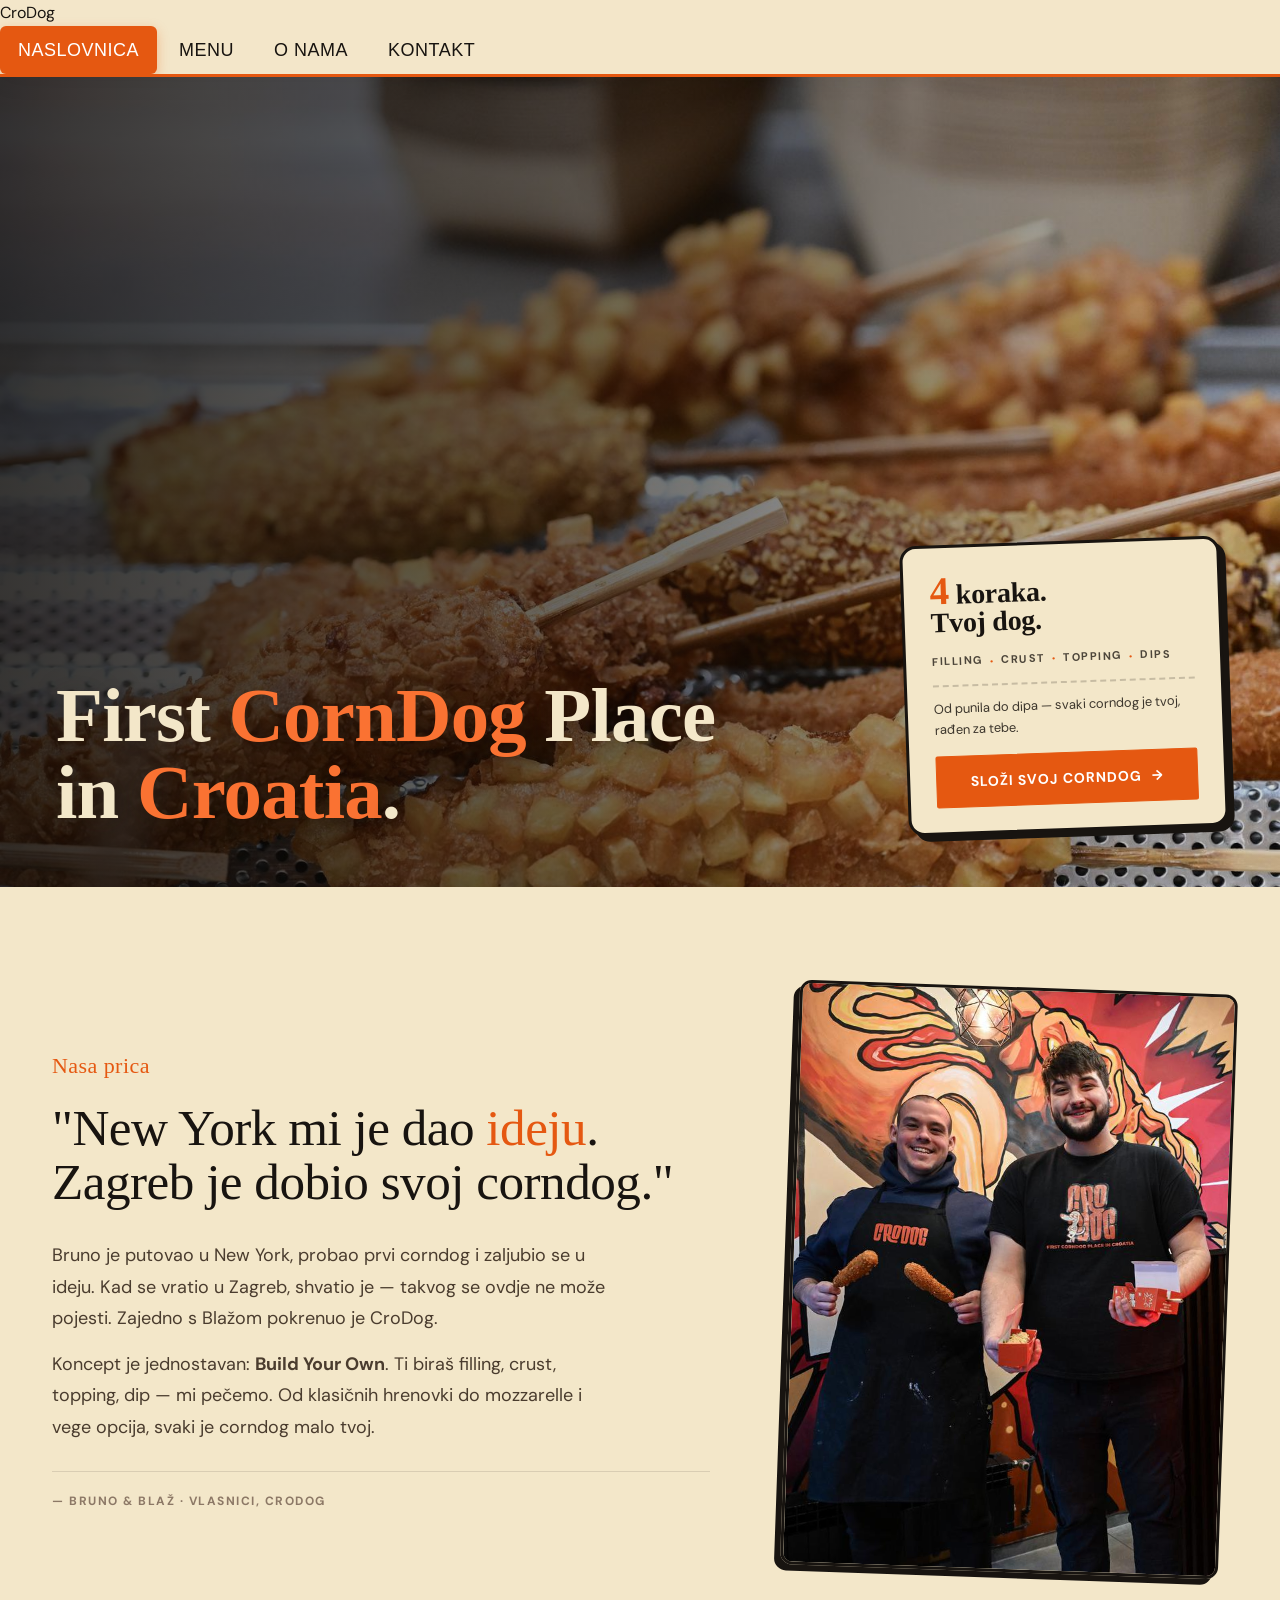
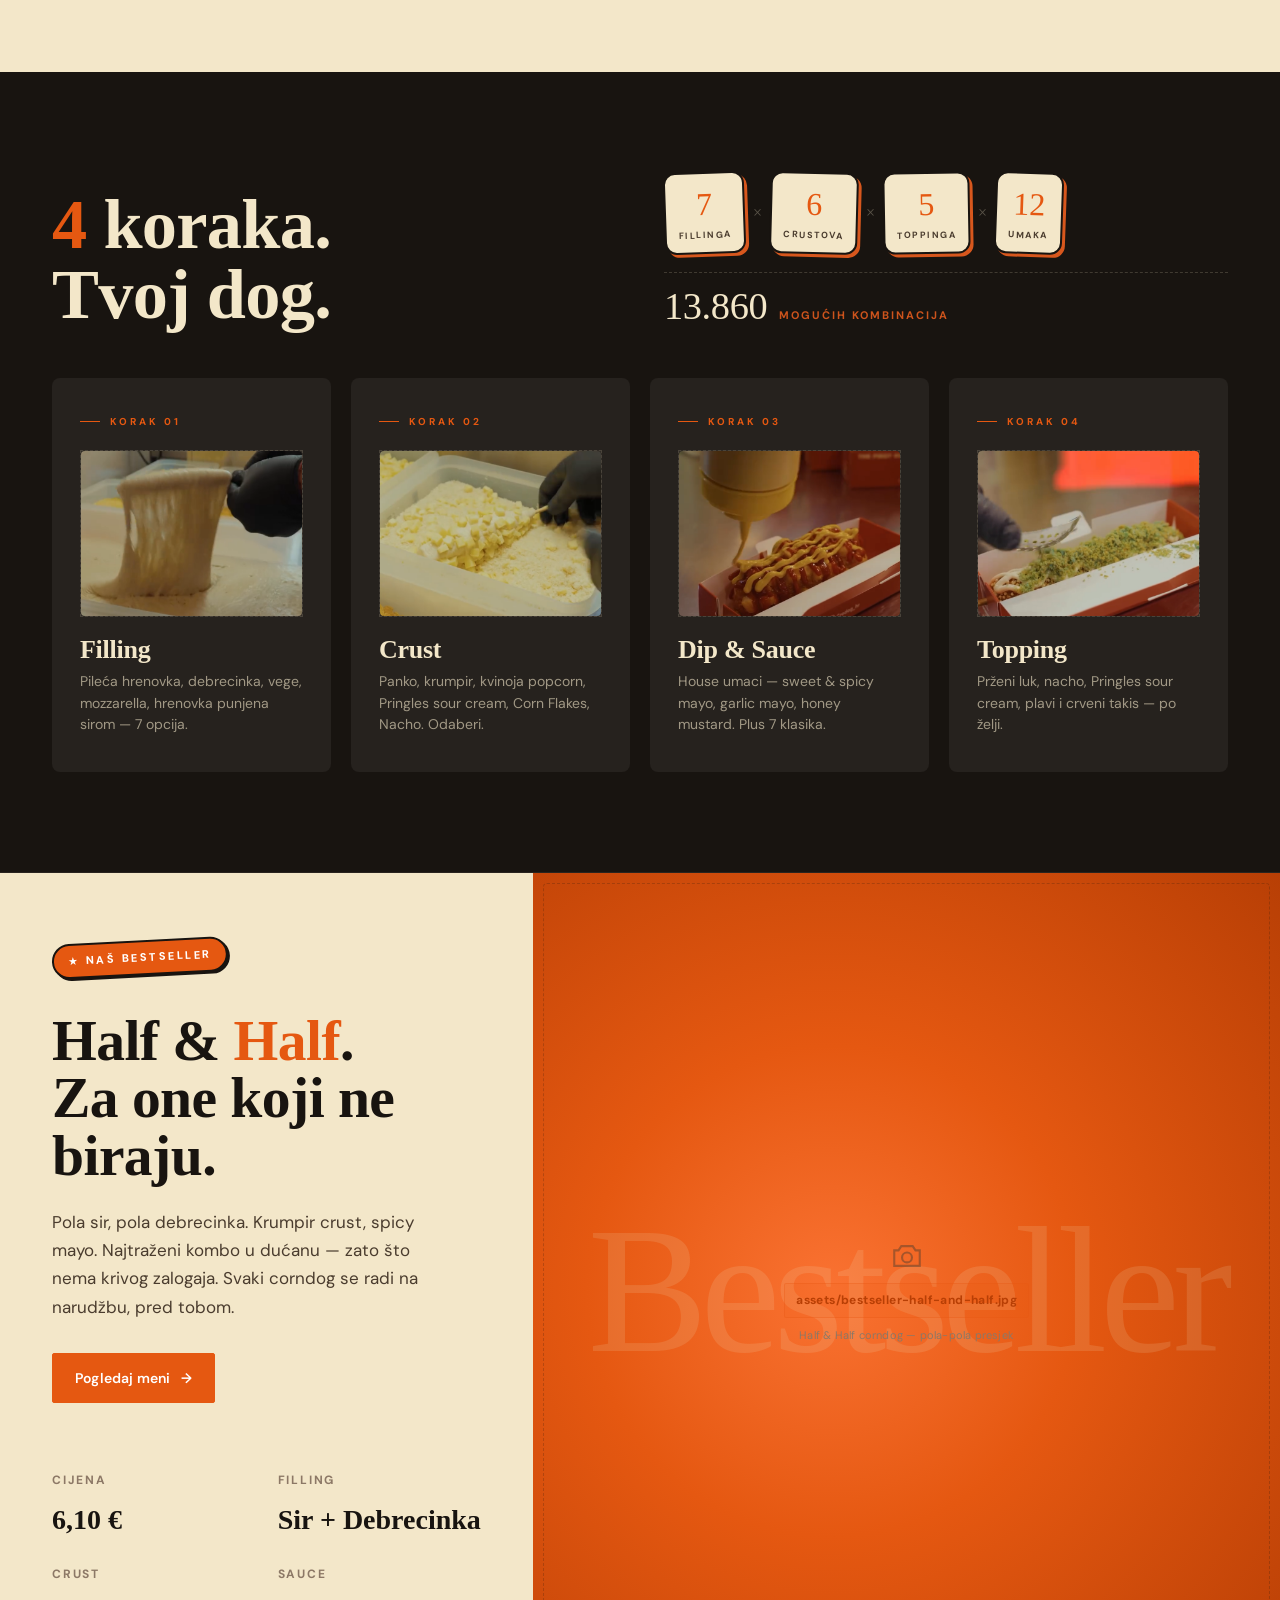
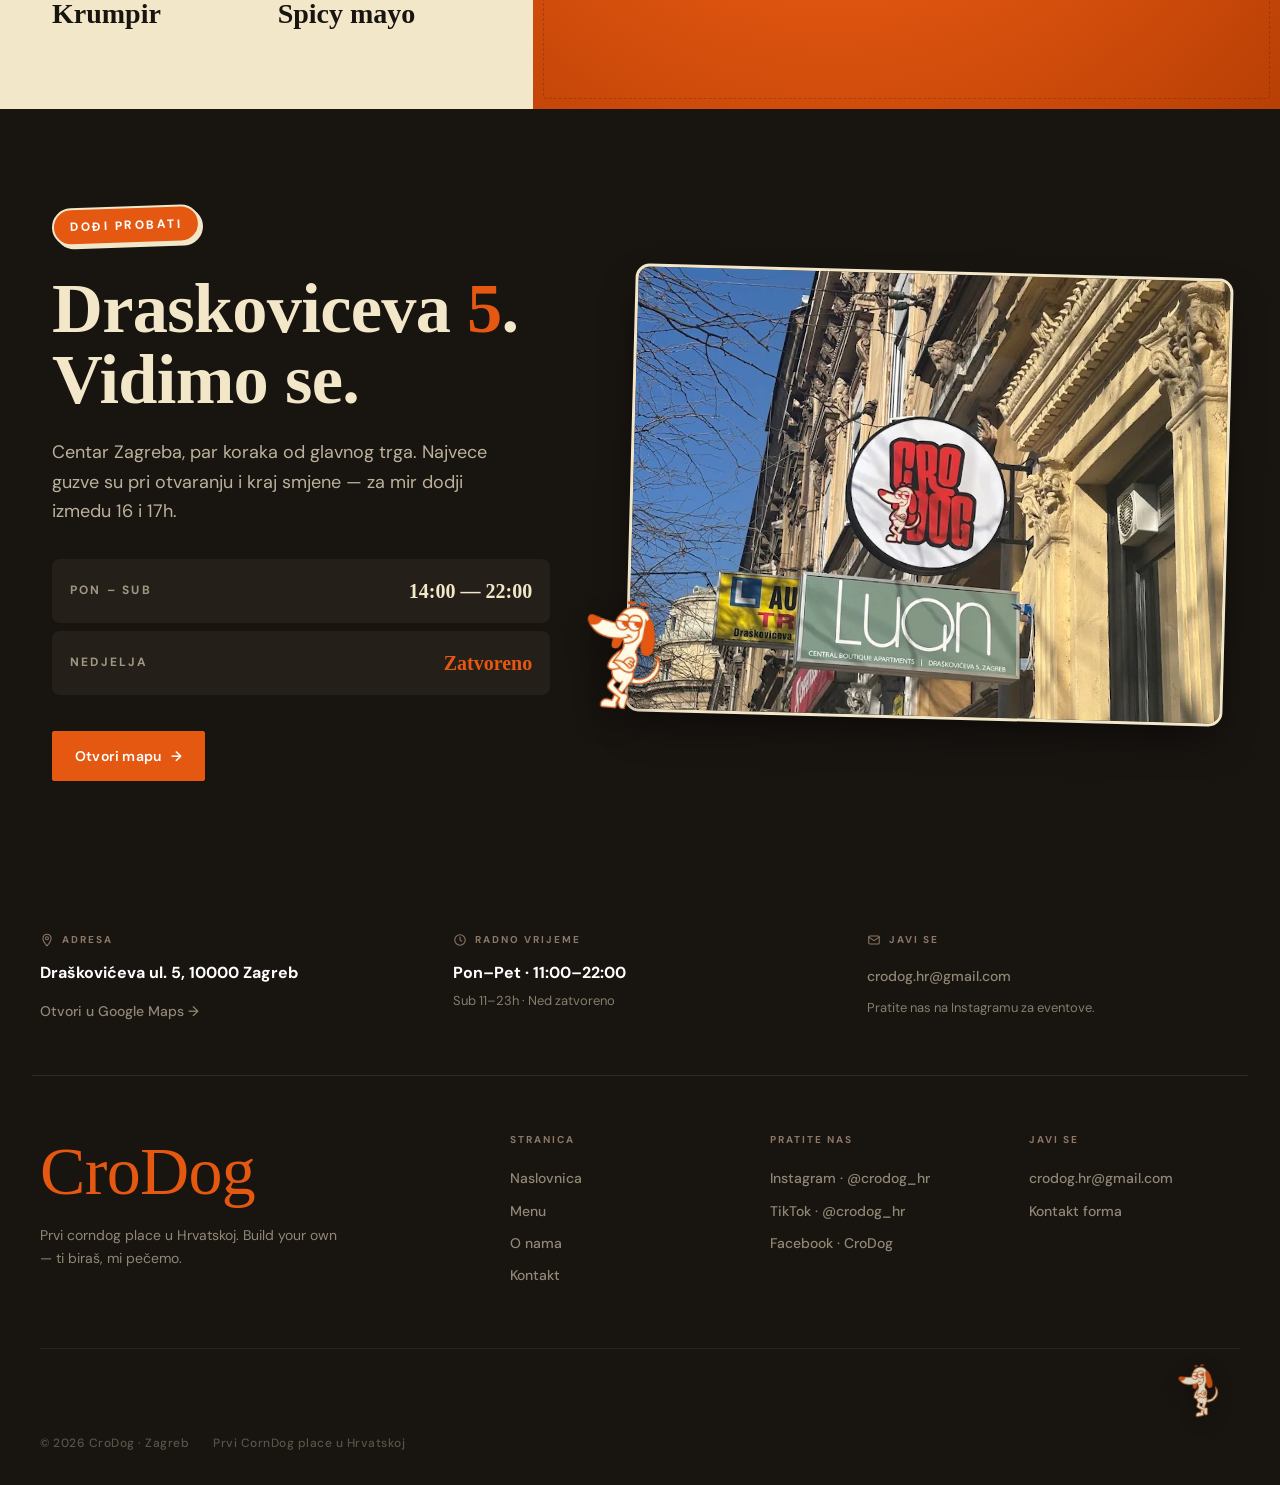
==== index.html @ 54541835 "index fix" ====
<!DOCTYPE html>
<html lang="hr">
<head>
<meta charset="UTF-8" />
<meta name="viewport" content="width=device-width, initial-scale=1.0" />
<meta name="theme-color" content="#E55811" />
<title>CroDog — Hrvatski corndog, napravljen s ljubavlju</title>
<meta name="description" content="Hand-dipped corndog. Draškovićeva 5, Zagreb. Ručno rađeno, svježe pripremljeno." />
<link rel="preconnect" href="https://fonts.googleapis.com">
<link rel="preconnect" href="https://fonts.gstatic.com" crossorigin>
<link href="https://fonts.googleapis.com/css2?family=DM+Sans:ital,opsz,wght@0,9..40,400;0,9..40,500;0,9..40,600;0,9..40,700;0,9..40,800;1,9..40,400&display=swap" rel="stylesheet">
<link rel="stylesheet" href="styles.css" />
</head>
<body>

<a href="#main" class="skip">Skoci na sadrzaj</a>

<svg class="icon-sprite" aria-hidden="true">
  <symbol id="i-arrow" viewBox="0 0 24 24"><path d="M5 12h14M13 5l7 7-7 7"/></symbol>
  <symbol id="i-camera" viewBox="0 0 24 24"><path d="M3 8h3l2-3h8l2 3h3v11H3z"/><circle cx="12" cy="13" r="3.5"/></symbol>
  <symbol id="i-map" viewBox="0 0 24 24"><path d="M9 4 3 6v14l6-2 6 2 6-2V4l-6 2-6-2zM9 4v14M15 6v14"/></symbol>
  <symbol id="i-pin" viewBox="0 0 24 24"><path d="M12 22s7-7.5 7-13a7 7 0 1 0-14 0c0 5.5 7 13 7 13z"/><circle cx="12" cy="9" r="2.5"/></symbol>
  <symbol id="i-clock" viewBox="0 0 24 24"><circle cx="12" cy="12" r="9"/><path d="M12 7v5l3 2"/></symbol>
  <symbol id="i-leaf" viewBox="0 0 24 24"><path d="M21 3c0 9-6 15-15 15-1.5 0-3-.5-3-.5C3 9 9 3 18 3h3z"/><path d="M3 21c4-7 9-12 15-15"/></symbol>
  <symbol id="i-flame" viewBox="0 0 24 24"><path d="M12 2s4 4 4 9a4 4 0 0 1-8 0c0-2 1-3 1-3s-3 2-3 6a6 6 0 0 0 12 0c0-7-6-12-6-12z"/></symbol>
  <symbol id="i-heart" viewBox="0 0 24 24"><path d="M12 21s-7-4.5-9.5-9A5 5 0 0 1 12 6a5 5 0 0 1 9.5 6c-2.5 4.5-9.5 9-9.5 9z"/></symbol>
  <symbol id="i-mail" viewBox="0 0 24 24"><rect x="3" y="5" width="18" height="14" rx="2"/><path d="m3 7 9 6 9-6"/></symbol>
  <symbol id="i-instagram" viewBox="0 0 24 24"><rect x="3" y="3" width="18" height="18" rx="5"/><circle cx="12" cy="12" r="4"/><circle cx="17.5" cy="6.5" r="1" fill="currentColor"/></symbol>
  <symbol id="i-phone" viewBox="0 0 24 24"><path d="M22 16.92v3a2 2 0 0 1-2.18 2 19.79 19.79 0 0 1-8.63-3.07 19.5 19.5 0 0 1-6-6 19.79 19.79 0 0 1-3.07-8.67A2 2 0 0 1 4.11 2h3a2 2 0 0 1 2 1.72 12.84 12.84 0 0 0 .7 2.81 2 2 0 0 1-.45 2.11L8.09 9.91a16 16 0 0 0 6 6l1.27-1.27a2 2 0 0 1 2.11-.45 12.84 12.84 0 0 0 2.81.7A2 2 0 0 1 22 16.92z"/></symbol>
  <symbol id="i-check" viewBox="0 0 24 24"><path d="m5 12 5 5L20 7"/></symbol>
  <symbol id="i-spark" viewBox="0 0 24 24"><path d="M12 2 9 9l-7 3 7 3 3 7 3-7 7-3-7-3z"/></symbol>
  <symbol id="i-paw" viewBox="0 0 24 24"><circle cx="6" cy="9" r="2"/><circle cx="10" cy="6" r="2"/><circle cx="14" cy="6" r="2"/><circle cx="18" cy="9" r="2"/><path d="M12 12c-3 0-6 2-6 5a3 3 0 0 0 3 3c1 0 2-.5 3-.5s2 .5 3 .5a3 3 0 0 0 3-3c0-3-3-5-6-5z"/></symbol>
  <symbol id="i-zap" viewBox="0 0 24 24"><path d="M13 2 3 14h7l-1 8 10-12h-7l1-8z"/></symbol>
</svg>

<nav class="nav">
  <div class="nav-rain" aria-hidden="true">
    <svg class="mini-dog" style="--x:4%;  --d:0s;    --r:-42deg; --dur:6.2s;" viewBox="0 0 20 44"><line x1="10" y1="30" x2="10" y2="44" stroke="#6b4423" stroke-width="2" stroke-linecap="round"/><rect x="3" y="3" width="14" height="28" rx="6" fill="#E55811"/><rect x="3" y="3" width="14" height="28" rx="6" fill="none" stroke="#B83F05" stroke-width="1"/></svg>
    <svg class="mini-dog" style="--x:11%; --d:1.4s;  --r:25deg;  --dur:7.4s;" viewBox="0 0 20 44"><line x1="10" y1="30" x2="10" y2="44" stroke="#6b4423" stroke-width="2" stroke-linecap="round"/><rect x="3" y="3" width="14" height="28" rx="6" fill="#FA7232"/></svg>
    <svg class="mini-dog" style="--x:19%; --d:3.1s;  --r:-55deg; --dur:5.8s;" viewBox="0 0 20 44"><line x1="10" y1="30" x2="10" y2="44" stroke="#6b4423" stroke-width="2" stroke-linecap="round"/><rect x="3" y="3" width="14" height="28" rx="6" fill="#E55811"/></svg>
    <svg class="mini-dog" style="--x:27%; --d:2.2s;  --r:38deg;  --dur:6.9s;" viewBox="0 0 20 44"><line x1="10" y1="30" x2="10" y2="44" stroke="#6b4423" stroke-width="2" stroke-linecap="round"/><rect x="3" y="3" width="14" height="28" rx="6" fill="#B83F05"/></svg>
    <svg class="mini-dog" style="--x:74%; --d:0.6s;  --r:-30deg; --dur:7.1s;" viewBox="0 0 20 44"><line x1="10" y1="30" x2="10" y2="44" stroke="#6b4423" stroke-width="2" stroke-linecap="round"/><rect x="3" y="3" width="14" height="28" rx="6" fill="#FA7232"/></svg>
    <svg class="mini-dog" style="--x:82%; --d:2.8s;  --r:60deg;  --dur:6.4s;" viewBox="0 0 20 44"><line x1="10" y1="30" x2="10" y2="44" stroke="#6b4423" stroke-width="2" stroke-linecap="round"/><rect x="3" y="3" width="14" height="28" rx="6" fill="#E55811"/></svg>
    <svg class="mini-dog" style="--x:89%; --d:1.9s;  --r:-20deg; --dur:5.6s;" viewBox="0 0 20 44"><line x1="10" y1="30" x2="10" y2="44" stroke="#6b4423" stroke-width="2" stroke-linecap="round"/><rect x="3" y="3" width="14" height="28" rx="6" fill="#FA7232"/></svg>
    <svg class="mini-dog" style="--x:96%; --d:3.7s;  --r:48deg;  --dur:7.8s;" viewBox="0 0 20 44"><line x1="10" y1="30" x2="10" y2="44" stroke="#6b4423" stroke-width="2" stroke-linecap="round"/><rect x="3" y="3" width="14" height="28" rx="6" fill="#B83F05"/></svg>
  </div>
  <div class="nav-inner">
    <a href="index.html" class="nav-logo">CroDog</a>
    <div class="nav-links">
      <a href="index.html" class="nav-link active">Naslovnica</a>
      <a href="menu.html" class="nav-link">Menu</a>
      <a href="onama.html" class="nav-link">O nama</a>
      <a href="kontakt.html" class="nav-link">Kontakt</a>
    </div>
  </div>
</nav>

<main id="main">

  <section class="home-hero" aria-labelledby="hero-h">
    <video class="hero-image" src="assets/hero.mp4" autoplay muted loop playsinline preload="auto" poster="assets/hero-main.jpeg" aria-label="CroDog — prvi corndog u Hrvatskoj"></video>
    <div class="hero-content">
      <h1 id="hero-h">First <em>CornDog</em> Place<br>in <em>Croatia</em>.</h1>
      <aside class="hero-cta" aria-label="Build Your Own CornDog">
        <h2 class="hero-cta-title"><em class="cta-num">4</em> koraka.<br>Tvoj dog.</h2>
        <div class="hero-cta-chips" aria-hidden="true">
          <span>Filling</span><span class="dot">·</span><span>Crust</span><span class="dot">·</span><span>Topping</span><span class="dot">·</span><span>Dips</span>
        </div>
        <p class="hero-cta-copy">Od punila do dipa — svaki corndog je tvoj, rađen za tebe.</p>
        <a class="btn orange hero-cta-btn" href="menu.html#build">Složi svoj CornDog <span class="arrow">→</span></a>
      </aside>
    </div>
  </section>

  <section class="sec-c" aria-labelledby="sec-c-h">
    <div class="sec-c-inner">
      <div class="sec-c-text">
        <div class="ch-label">Nasa prica</div>
        <blockquote id="sec-c-h">"New York mi je dao <em>ideju</em>. Zagreb je dobio svoj corndog."</blockquote>
        <p>Bruno je putovao u New York, probao prvi corndog i zaljubio se u ideju. Kad se vratio u Zagreb, shvatio je — takvog se ovdje ne može pojesti. Zajedno s Blažom pokrenuo je CroDog.</p>
        <p>Koncept je jednostavan: <strong>Build Your Own</strong>. Ti biraš filling, crust, topping, dip — mi pečemo. Od klasičnih hrenovki do mozzarelle i vege opcija, svaki je corndog malo tvoj.</p>
        <div class="cite">— Bruno &amp; Blaž · Vlasnici, CroDog</div>
      </div>
      <div class="sec-c-photo" aria-label="Foto: Bruno i Blaz">
        <img src="assets/owners-bruno-blaz.jpeg" alt="Bruno i Blaz, vlasnici CroDog" />
      </div>
    </div>
  </section>

  <section class="sec-b" aria-labelledby="sec-b-h">
    <div class="sec-b-head">
      <h2 id="sec-b-h"><em>4</em> koraka.<br>Tvoj dog.</h2>
      <div class="combo-stats" aria-label="Broj opcija po koraku">
        <div class="combo-row">
          <div class="combo-stat"><span class="cs-num">7</span><span class="cs-lbl">Fillinga</span></div>
          <span class="combo-x">×</span>
          <div class="combo-stat"><span class="cs-num">6</span><span class="cs-lbl">Crustova</span></div>
          <span class="combo-x">×</span>
          <div class="combo-stat"><span class="cs-num">5</span><span class="cs-lbl">Toppinga</span></div>
          <span class="combo-x">×</span>
          <div class="combo-stat"><span class="cs-num">12</span><span class="cs-lbl">Umaka</span></div>
        </div>
        <div class="combo-total">
          <span class="ct-num">13.860</span>
          <span class="ct-lbl">mogućih kombinacija</span>
        </div>
      </div>
    </div>
    <div class="sec-b-steps" role="list">
      <div class="sec-b-step" role="listitem">
        <div class="step-no">Korak 01</div>
        <div class="step-photo" aria-label="Foto: filling"><img src="assets/step-filling.png" alt="Filling opcije" style="width:100%;height:100%;object-fit:cover;display:block;border-radius:4px;"></div>
        <h3>Filling</h3>
        <p>Pileća hrenovka, debrecinka, vege, mozzarella, hrenovka punjena sirom — 7 opcija.</p>
      </div>
      <div class="sec-b-step" role="listitem">
        <div class="step-no">Korak 02</div>
        <div class="step-photo" aria-label="Foto: crust"><img src="assets/step-crust.png" alt="Crust opcije" style="width:100%;height:100%;object-fit:cover;display:block;border-radius:4px;"></div>
        <h3>Crust</h3>
        <p>Panko, krumpir, kvinoja popcorn, Pringles sour cream, Corn Flakes, Nacho. Odaberi.</p>
      </div>
      <div class="sec-b-step" role="listitem">
        <div class="step-no">Korak 03</div>
        <div class="step-photo" aria-label="Foto: umaci"><img src="assets/step-dips.png" alt="Dips i umaci" style="width:100%;height:100%;object-fit:cover;display:block;border-radius:4px;"></div>
        <h3>Dip &amp; Sauce</h3>
        <p>House umaci — sweet &amp; spicy mayo, garlic mayo, honey mustard. Plus 7 klasika.</p>
      </div>
      <div class="sec-b-step" role="listitem">
        <div class="step-no">Korak 04</div>
        <div class="step-photo" aria-label="Foto: topping"><img src="assets/step-topping.png" alt="Topping opcije" style="width:100%;height:100%;object-fit:cover;display:block;border-radius:4px;"></div>
        <h3>Topping</h3>
        <p>Prženi luk, nacho, Pringles sour cream, plavi i crveni takis — po želji.</p>
      </div>
    </div>
  </section>

  <section class="sec-a" aria-labelledby="sec-a-h">
    <div class="panel-l">
      <div>
        <div class="top"><span class="bestseller-pill">★ Naš bestseller</span></div>
        <h2 id="sec-a-h">Half &amp; <em>Half</em>.<br>Za one koji ne biraju.</h2>
        <p>Pola sir, pola debrecinka. Krumpir crust, spicy mayo. Najtraženi kombo u dućanu — zato što nema krivog zalogaja. Svaki corndog se radi na narudžbu, pred tobom.</p>
        <a class="btn orange" href="menu.html#sig-menu" style="margin-bottom:40px;">Pogledaj meni <span class="arrow">→</span></a>
      </div>
      <div class="details">
        <span>Cijena<em>6,10 €</em></span>
        <span>Filling<em>Sir + Debrecinka</em></span>
        <span>Crust<em>Krumpir</em></span>
        <span>Sauce<em>Spicy mayo</em></span>
      </div>
    </div>
    <div class="panel-r img-ph" aria-label="Foto Half & Half corndoga">
      <div class="watermark" aria-hidden="true">Bestseller</div>
      <div class="img-ph-inner">
        <svg width="34" height="34" viewBox="0 0 24 24" fill="none" stroke="currentColor" stroke-width="1.5"><path d="M3 8h3l2-3h8l2 3h3v11H3z"/><circle cx="12" cy="13" r="3.5"/></svg>
        <div class="img-ph-code">assets/bestseller-half-and-half.jpg</div>
        <div class="img-ph-desc">Half &amp; Half corndog — pola-pola presjek</div>
      </div>
    </div>
  </section>

  <section class="sec-d" aria-labelledby="sec-d-h">
    <div class="sec-d-inner">
      <div class="sec-d-text">
        <div class="ch-label">Dođi probati</div>
        <h2 id="sec-d-h">Draskoviceva <em>5</em>.<br>Vidimo se.</h2>
        <p>Centar Zagreba, par koraka od glavnog trga. Najvece guzve su pri otvaranju i kraj smjene — za mir dodji izmedu 16 i 17h.</p>
        <ul class="sec-d-hours">
          <li><span class="day">Pon – Sub</span><span class="time">14:00 — 22:00</span></li>
          <li><span class="day">Nedjelja</span><span class="closed">Zatvoreno</span></li>
        </ul>
        <a href="https://maps.google.com/?q=Draškovićeva+5+Zagreb" target="_blank" rel="noopener" class="btn orange">Otvori mapu <span class="arrow">→</span></a>
      </div>
      <div class="sec-d-wrap">
        <img class="sec-d-mascot" src="assets/mascot.png" alt="" aria-hidden="true" />
        <div class="sec-d-map" aria-label="Mapa lokacije CroDog, Draškovićeva 5 Zagreb">
          <img src="assets/shop-exterior.webp" alt="CroDog ducan, Draškovićeva 5, Zagreb" />
        </div>
      </div>
    </div>
  </section>

</main>

<footer class="foot">
  <div class="foot-loc">
    <div class="foot-loc-inner">
      <div class="fl-block">
        <h4><svg class="ico" style="width:14px;height:14px"><use href="#i-pin"/></svg> Adresa</h4>
        <p class="fl-main">Draškovićeva ul. 5, 10000 Zagreb</p>
        <a href="https://maps.google.com/?q=Draškovićeva+5+Zagreb" target="_blank" rel="noopener" class="fl-link">Otvori u Google Maps →</a>
      </div>
      <div class="fl-block">
        <h4><svg class="ico" style="width:14px;height:14px"><use href="#i-clock"/></svg> Radno vrijeme</h4>
        <p class="fl-main">Pon–Pet · 11:00–22:00</p>
        <p class="fl-sub">Sub 11–23h · Ned zatvoreno</p>
      </div>
      <div class="fl-block">
        <h4><svg class="ico" style="width:14px;height:14px"><use href="#i-mail"/></svg> Javi se</h4>
        <p class="fl-main"><a href="mailto:crodog.hr@gmail.com">crodog.hr@gmail.com</a></p>
        <p class="fl-sub">Pratite nas na Instagramu za eventove.</p>
      </div>
    </div>
  </div>
  <div class="foot-grid">
    <div class="foot-brand">
      <a href="index.html" class="foot-logo">CroDog</a>
      <p class="tag-line">Prvi corndog place u Hrvatskoj. Build your own — ti biraš, mi pečemo.</p>
    </div>
    <div>
      <h4>Stranica</h4>
      <a href="index.html">Naslovnica</a>
      <a href="menu.html">Menu</a>
      <a href="onama.html">O nama</a>
      <a href="kontakt.html">Kontakt</a>
    </div>
    <div>
      <h4>Pratite nas</h4>
      <a href="https://www.instagram.com/crodog_hr/" target="_blank" rel="noopener">Instagram · @crodog_hr</a>
      <a href="https://www.tiktok.com/@crodog_hr" target="_blank" rel="noopener">TikTok · @crodog_hr</a>
      <a href="https://www.facebook.com/profile.php?id=61584961055950" target="_blank" rel="noopener">Facebook · CroDog</a>
    </div>
    <div>
      <h4>Javi se</h4>
      <a href="mailto:crodog.hr@gmail.com">crodog.hr@gmail.com</a>
      <a href="kontakt.html">Kontakt forma</a>
    </div>
  </div>
  <div class="foot-bottom">
    <span>© 2026 CroDog · Zagreb</span>
    <span>Prvi CornDog place u Hrvatskoj</span>
    <img class="foot-mascot" src="assets/mascot.png" alt="" aria-hidden="true" />
  </div>
</footer>

<script>
(function() {
  const nav = document.querySelector('.nav');
  let lastY = 0, ticking = false;
  window.addEventListener('scroll', () => {
    if (!ticking) {
      requestAnimationFrame(() => {
        const y = window.scrollY;
        if (y > lastY && y > 80) nav.classList.add('hidden');
        else nav.classList.remove('hidden');
        lastY = y; ticking = false;
      });
      ticking = true;
    }
  }, { passive: true });
})();
</script>

</body>
</html>
---- styles.css ----
﻿/* =========================================================
   CroDog v4 — Editorial Full-Bleed
   Typography: Chunko (display) + Inter (body)
========================================================= */
@font-face {
  font-family: 'Chunko';
  src: url('font/Chunko-Bold-Demo-BF67b2ec86adebe.otf') format('opentype');
  font-weight: 100 900;
  font-style: normal;
  font-display: swap;
}

:root {
  --orange: #E55811;
  --orange-2: #FA7232;
  --orange-deep: #B83F05;
  --orange-soft: rgba(229,88,17,.12);

  --cream: #f3e7c9;
  --cream-2: #faf0d7;

  --bg: #f3e7c9;
  --bg-2: #e8d9b0;

  /* Accents — used in About/Loc/Contact */
  --butter: #ffd86b;
  --mint: #c8ecd9;
  --pink: #ffd5cf;
  --card: #fff7e0;
  --card-2: #f0dfb0;

  --ink: #181410;
  --ink-2: #4a3c2e;
  --ink-3: #8c7866;
  --ink-4: #b8a594;

  --line: rgba(24,20,16,.12);

  /* Flat radii — editorial */
  --r-sm: 2px;
  --r-md: 4px;
  --r-lg: 6px;
  --r-xl: 8px;
  --r-pill: 999px;

  /* Shadows — subtle */
  --shadow-sm: 0 2px 12px rgba(24,20,16,.06);
  --shadow-md: 0 8px 28px rgba(24,20,16,.09);
  --shadow-lg: 0 20px 56px rgba(24,20,16,.12);

  --t-fast: 160ms cubic-bezier(.2,.8,.4,1);
  --t-base: 260ms cubic-bezier(.2,.8,.4,1);
  --t-bounce: 340ms cubic-bezier(.34,1.56,.64,1);
}

* { box-sizing: border-box; margin: 0; padding: 0; }
html { scroll-behavior: smooth; }

body {
  font-family: 'DM Sans', 'DM Sans', system-ui, sans-serif;
  font-size: 16px; line-height: 1.6;
  color: var(--ink);
  background: var(--bg);
  -webkit-font-smoothing: antialiased;
  text-rendering: optimizeLegibility;
  overflow-x: hidden;
}

a { color: inherit; text-decoration: none; }
main { position: relative; z-index: 1; }

/* a11y */
.skip {
  position: absolute; left: -9999px;
  background: var(--ink); color: white;
  padding: 12px 18px;
  font-weight: 700; z-index: 200;
}
.skip:focus { left: 0; top: 0; }
:focus-visible {
  outline: 3px solid var(--orange);
  outline-offset: 3px;
  border-radius: 4px;
}

@media (prefers-reduced-motion: reduce) {
  *, *::before, *::after {
    animation-duration: 0.01ms !important;
    transition-duration: 0.01ms !important;
  }
}

/* =========================================================
   TYPE UTILITIES
========================================================= */
h1, h2, h3, .display {
  font-family: 'Chunko', system-ui, sans-serif;
  line-height: 1;
  letter-spacing: -.01em;
}

.eyebrow {
  font-family: 'DM Sans', system-ui, sans-serif;
  font-size: 11px; letter-spacing: 3px;
  text-transform: uppercase; font-weight: 700;
  display: inline-flex; align-items: center; gap: 12px;
}
.eyebrow::before {
  content: ''; width: 28px; height: 1px; background: currentColor; flex-shrink: 0;
}

/* =========================================================
   NAV — floating, open, eye-catching
========================================================= */
.nav {
  position: sticky; top: 0;
  z-index: 60;
  width: 100%;
  background: rgba(243,231,201,.96);
  backdrop-filter: blur(12px);
  -webkit-backdrop-filter: blur(12px);
  border-bottom: 3px solid var(--orange);
  box-shadow: 0 2px 24px rgba(24,20,16,.08);
  font-family: 'DM Sans', system-ui, sans-serif;
  overflow: hidden;
  transform: translateY(0);
  transition: transform 320ms cubic-bezier(.2,.8,.4,1);
}
.nav.hidden {
  transform: translateY(-110%);
}

/* Falling mini corndogs — samo u navbaru */
.nav-rain {
  position: absolute; inset: 0;
  pointer-events: none;
  z-index: 0;
  overflow: hidden;
}
.nav-rain .mini-dog {
  position: absolute;
  top: -50px;
  left: var(--x);
  width: 16px; height: 36px;
  opacity: .55;
  animation: navFall var(--dur) linear var(--d) infinite;
  transform-origin: center;
  filter: drop-shadow(0 1px 2px rgba(24,20,16,.15));
}
@keyframes navFall {
  0%   { transform: translateY(0)    rotate(0deg); }
  100% { transform: translateY(160px) rotate(var(--r)); }
}
.nav-main { position: relative; z-index: 1; }

@media (prefers-reduced-motion: reduce) {
  .nav-rain { display: none; }
}

.nav-main {
  display: flex;
  align-items: center;
  justify-content: center;
  padding: 10px 32px;
  gap: 28px;
}

.nav .logo {
  display: inline-flex; align-items: center;
  color: var(--ink);
  flex-shrink: 0;
}
.nav .logo img {
  width: 72px; height: 72px;
  border-radius: 50%; object-fit: cover;
  border: 2px solid var(--ink);
  box-shadow: 0 4px 14px rgba(24,20,16,.18);
  transition: transform var(--t-base);
}
.nav .logo:hover img {
  transform: rotate(-6deg) scale(1.05);
}

.nav-links {
  display: flex; align-items: center;
  gap: 4px;
}

.nav-link {
  font-family: 'Chunko', sans-serif;
  font-size: 18px; letter-spacing: .5px; text-transform: uppercase;
  font-weight: 400;
  background: transparent; color: var(--ink);
  padding: 10px 18px;
  border-radius: 6px;
  cursor: pointer; border: none;
  transition: color var(--t-fast), background var(--t-fast), transform var(--t-fast);
  white-space: nowrap;
  position: relative;
}
.nav-link:hover {
  color: white;
  background: var(--orange);
  transform: translateY(-2px) rotate(-1.5deg);
}
.nav-link.active {
  color: white;
  background: var(--orange);
  box-shadow: 0 4px 12px rgba(229,88,17,.35);
}

/* =========================================================
   BUTTONS
========================================================= */
.btn {
  display: inline-flex; align-items: center; gap: 10px;
  font-family: 'DM Sans', system-ui, sans-serif;
  font-weight: 600; font-size: 14px;
  padding: 13px 22px;
  background: var(--ink); color: var(--cream);
  border: 1px solid var(--ink);
  cursor: pointer;
  transition: background var(--t-fast), color var(--t-fast), transform var(--t-fast);
  letter-spacing: .2px;
  border-radius: var(--r-sm);
}
.btn:hover { background: var(--orange); border-color: var(--orange); }
.btn .arrow { transition: transform var(--t-fast); }
.btn:hover .arrow { transform: translateX(3px); }

.btn.ghost { background: transparent; color: var(--ink); }
.btn.ghost:hover { background: var(--ink); color: var(--cream); }
.btn.orange { background: var(--orange); border-color: var(--orange); color: white; }
.btn.orange:hover { background: var(--orange-deep); border-color: var(--orange-deep); }
.btn.cream { background: var(--cream); color: var(--ink); border-color: var(--cream); }
.btn.cream:hover { background: var(--orange); border-color: var(--orange); color: white; }

/* =========================================================
   PHOTO PLACEHOLDERS
========================================================= */
.photo {
  position: relative;
  background: linear-gradient(135deg, var(--orange) 0%, var(--orange-deep) 100%);
  display: flex; align-items: center; justify-content: center;
  flex-direction: column; gap: 10px;
  color: rgba(255,255,255,.85);
  font-family: 'DM Sans', system-ui; font-size: 10px;
  text-transform: uppercase; letter-spacing: 2px; font-weight: 600;
  overflow: hidden;
}
.photo::after {
  content: '';
  position: absolute; inset: 0;
  border: 1px dashed rgba(255,255,255,.3);
  pointer-events: none;
}
.photo .ico { width: 26px; height: 26px; opacity: .7; stroke: currentColor; fill: none; stroke-width: 1.5; }
.photo .cap { text-align: center; max-width: 220px; line-height: 1.5; opacity: .8; }
.photo.dark { background: linear-gradient(135deg, var(--ink-2) 0%, var(--ink) 100%); color: rgba(243,231,201,.7); }
.photo.cream { background: var(--cream-2); color: var(--ink-3); border: 1px dashed var(--line); }

/* =========================================================
   ICONS
========================================================= */
.ico {
  width: 22px; height: 22px;
  stroke: currentColor; fill: none;
  stroke-width: 1.8; stroke-linecap: round; stroke-linejoin: round;
  flex-shrink: 0;
}
.icon-sprite { position: absolute; width: 0; height: 0; }

/* =========================================================
   TAG
========================================================= */
.tag {
  display: inline-flex; align-items: center; gap: 6px;
  font-family: 'DM Sans', system-ui;
  font-weight: 700; font-size: 10px;
  color: var(--ink);
  padding: 6px 10px;
  border: 1px solid var(--line);
  border-radius: var(--r-sm);
  text-transform: uppercase; letter-spacing: 1.5px;
  background: rgba(255,255,255,.6);
}
.tag.orange { background: var(--orange-soft); color: var(--orange-deep); border-color: rgba(229,88,17,.2); }
.tag.dark { background: var(--ink); color: var(--cream); border-color: var(--ink); }

/* =========================================================
   PAGES
========================================================= */
.page { display: none; }
.page.active { display: block; animation: fadeUp .4s var(--t-base) both; }
@keyframes fadeUp { from { opacity: 0; transform: translateY(10px); } to { opacity: 1; transform: none; } }

/* =========================================================
   FOOTER
========================================================= */
.foot {
  background: var(--ink);
  color: var(--cream);
  padding: 0 32px 32px;
  margin-top: 0;
  position: relative; z-index: 2;
}

/* Location strip — pokazuje se na svakoj stranici */
.foot-loc {
  border-bottom: 1px solid rgba(243,231,201,.1);
  padding: 48px 0;
  margin-bottom: 56px;
}
.foot-loc-inner {
  max-width: 1200px; margin: 0 auto;
  display: grid;
  grid-template-columns: repeat(3, 1fr);
  gap: 40px;
}
.fl-block h4 {
  display: inline-flex; align-items: center; gap: 8px;
  font-family: 'DM Sans', system-ui;
  font-size: 10px; color: var(--orange);
  margin-bottom: 14px;
  text-transform: uppercase; letter-spacing: 2px; font-weight: 700;
}
.fl-main {
  font-family: 'DM Sans', system-ui, sans-serif;
  font-size: 16px;
  font-weight: 700;
  color: white;
  line-height: 1.4;
}
.fl-main a { color: white; transition: color var(--t-fast); }
.fl-main a:hover { color: var(--orange); }
.fl-sub {
  font-size: 13px;
  color: rgba(243,231,201,.5);
  margin-top: 6px;
}
.fl-sub a { color: rgba(243,231,201,.5); }
.fl-sub a:hover { color: var(--orange); }
.fl-link {
  display: inline-block;
  margin-top: 10px;
  font-size: 13px; font-weight: 600;
  color: var(--orange);
  transition: transform var(--t-fast);
}
.fl-link:hover { transform: translateX(3px); color: var(--orange-2); }
.foot-grid {
  max-width: 1200px; margin: 0 auto;
  display: grid;
  grid-template-columns: 2fr 1fr 1fr 1fr;
  gap: 48px;
}
.foot-logo {
  font-family: 'Chunko' !important; font-size: 68px !important; color: var(--orange) !important;
  line-height: 1; letter-spacing: -.01em;
  display: inline-block; margin-bottom: 6px;
}
.foot-logo:hover { color: var(--orange) !important; }
.foot .tag-line {
  font-size: 14px; line-height: 1.65;
  color: rgba(243,231,201,.55);
  margin-top: 14px; max-width: 300px;
}
.foot h4 {
  font-family: 'DM Sans', system-ui;
  font-size: 10px; color: var(--ink-3);
  margin-bottom: 14px;
  text-transform: uppercase; letter-spacing: 2px; font-weight: 700;
}
.foot a {
  color: rgba(243,231,201,.55);
  display: block; padding: 5px 0;
  font-size: 14px; font-weight: 500;
  transition: color var(--t-fast);
}
.foot a:hover { color: var(--orange); }
.foot-bottom {
  border-top: 1px solid rgba(243,231,201,.08);
  margin-top: 56px; padding-top: 24px;
  max-width: 1200px; margin-left: auto; margin-right: auto;
  display: flex; justify-content: space-between; align-items: flex-end;
  gap: 24px;
  font-size: 12px; color: rgba(243,231,201,.3);
  font-weight: 500; letter-spacing: .5px;
}

/* =========================================================
   RESPONSIVE — NAV
========================================================= */
@media (max-width: 900px) {
  .nav-main { flex-wrap: wrap; padding: 12px 16px; gap: 10px; }
  .nav .logo { order: -1; width: 100%; justify-content: center; }
  .nav .logo img { width: 56px; height: 56px; }
  .nav-links { justify-content: center; flex-wrap: wrap; }
  .nav-link { padding: 8px 10px; font-size: 10px; letter-spacing: 1.5px; }
  .foot { padding: 0 20px 24px; }
  .foot-loc { padding: 32px 0; margin-bottom: 40px; }
  .foot-loc-inner { grid-template-columns: 1fr; gap: 24px; }
  .foot-grid { grid-template-columns: 1fr 1fr; gap: 28px; }
  .foot-bottom { flex-direction: column; gap: 6px; }
}



/* ============================================================
   HOME — Full-Bleed Editorial (02)
============================================================ */

/* HERO */
.home-hero {
  position: relative;
  min-height: 90vh;
  background: var(--ink);
  color: var(--cream);
  overflow: hidden;
}
.home-hero::after {
  content: '';
  position: absolute; inset: 0;
  background: linear-gradient(to right, rgba(10,8,6,.82) 0%, rgba(10,8,6,.55) 55%, rgba(10,8,6,.15) 100%);
  z-index: 1;
  pointer-events: none;
}
.home-hero .hero-image {
  position: absolute; inset: 0;
  width: 100%; height: 100%;
  z-index: 0;
  object-fit: cover; object-position: center;
  display: block;
}
/* bottom content */
.hero-content {
  position: absolute; bottom: 56px; left: 56px; right: 56px;
  z-index: 4;
  display: grid; grid-template-columns: 2fr 1fr;
  gap: 56px; align-items: end;
}
.home-hero h1 {
  font-family: 'Chunko';
  font-size: clamp(44px, 6vw, 92px);
  line-height: 1;
  letter-spacing: -.01em;
  max-width: 780px;
  color: var(--cream);
  text-shadow: 0 2px 24px rgba(24,20,16,.4);
}
.home-hero h1 em {
  font-style: normal;
  color: var(--orange-2);
}
/* Hero CTA card — Build Your Own teaser */
.hero-cta {
  justify-self: end;
  max-width: 320px;
  padding: 26px 26px 24px;
  background: var(--cream);
  border: 3px solid var(--ink);
  border-radius: 16px;
  color: var(--ink);
  position: relative;
  transform: rotate(-2deg);
  box-shadow: 6px 6px 0 var(--ink);
  transition: transform .2s ease, box-shadow .2s ease;
}
.hero-cta:hover {
  transform: rotate(-1deg) translateY(-3px);
  box-shadow: 8px 10px 0 var(--ink);
}
.hero-cta::before { display: none; }
.hero-cta-eyebrow {
  font-family: 'DM Sans', system-ui, sans-serif;
  font-size: 10px; letter-spacing: 3px;
  text-transform: uppercase; font-weight: 700;
  color: var(--orange);
  display: inline-block;
  margin-bottom: 10px;
}
.hero-cta-title {
  font-family: 'Chunko';
  font-size: 28px;
  line-height: 1;
  letter-spacing: -.01em;
  color: var(--ink);
  margin-bottom: 14px;
}
.hero-cta-title .cta-num {
  font-style: normal;
  color: var(--orange);
  font-size: 1.4em;
  line-height: .85;
}
.hero-cta-chips {
  display: flex; flex-wrap: wrap;
  gap: 6px; align-items: center;
  font-family: 'DM Sans', system-ui, sans-serif;
  font-size: 11px; letter-spacing: 1.5px;
  text-transform: uppercase; font-weight: 700;
  color: rgba(20,15,10,.75);
  margin-bottom: 12px;
  padding-bottom: 12px;
  border-bottom: 2px dashed rgba(20,15,10,.2);
}
.hero-cta-chips .dot { color: var(--orange); font-size: 14px; }
.hero-cta-copy {
  font-size: 13px; line-height: 1.55;
  color: rgba(20,15,10,.82);
  margin-bottom: 16px;
}
.hero-cta-btn {
  width: 100%;
  justify-content: center;
  font-size: 14px;
  padding: 14px 20px;
  letter-spacing: 1px;
  text-transform: uppercase;
  font-weight: 700;
}
.hero-cta-btn .arrow {
  transition: transform var(--t-base);
}
.hero-cta-btn:hover .arrow {
  transform: translateX(5px);
}

/* ---- HOME SEKCIJA A: SIGNATURE ---- */
.sec-a {
  background: var(--cream);
  display: grid;
  grid-template-columns: 5fr 7fr;
  min-height: 80vh;
}
.sec-a .panel-l {
  padding: 72px 52px;
  display: flex; flex-direction: column; justify-content: space-between;
}
.sec-a .panel-l .top {
  display: flex; justify-content: space-between; align-items: baseline;
  margin-bottom: 32px;
}
.sec-a .panel-l .top .no {
  font-family: 'DM Sans'; font-size: 11px; letter-spacing: 2px;
  text-transform: uppercase; color: var(--ink-3); font-weight: 700;
}
.sec-a .panel-l h2 {
  font-family: 'Chunko';
  font-size: clamp(40px, 4.5vw, 68px);
  line-height: 1; letter-spacing: -.01em;
  margin-bottom: 24px; color: var(--ink);
}
.sec-a .panel-l h2 em { font-style: normal; color: var(--orange); }
.sec-a .panel-l p {
  font-size: 17px; color: var(--ink-2); line-height: 1.65;
  margin-bottom: 32px; max-width: 400px;
}
.sec-a .details {
  padding-top: 28px;
  display: grid; grid-template-columns: 1fr 1fr; gap: 22px;
  font-family: 'DM Sans'; font-size: 12px; letter-spacing: 1.8px;
  text-transform: uppercase; color: var(--ink-3); font-weight: 700;
}
.sec-a .details span em {
  display: block; font-style: normal;
  font-family: 'Chunko'; font-size: 28px;
  color: var(--ink); letter-spacing: 0;
  text-transform: none; margin-top: 8px;
}
.sec-a .panel-r {
  position: relative;
  background: radial-gradient(circle at 40% 50%, var(--orange-2) 0%, var(--orange) 40%, var(--orange-deep) 100%);
  overflow: hidden; min-height: 560px;
}
.sec-a .panel-r .watermark {
  position: absolute; top: 50%; left: 50%;
  transform: translate(-50%, -50%);
  font-family: 'Chunko'; font-size: 180px;
  color: rgba(243,231,201,.14); letter-spacing: -.04em;
  pointer-events: none; white-space: nowrap;
}
.sec-a .panel-r .photo-label {
  position: absolute; bottom: 32px; left: 40px;
  font-family: 'DM Sans'; font-size: 11px; letter-spacing: 2.5px;
  text-transform: uppercase; color: rgba(243,231,201,.7); font-weight: 600;
  display: flex; align-items: center; gap: 12px;
}
.sec-a .panel-r .photo-label::before {
  content: ''; width: 22px; height: 1px; background: rgba(243,231,201,.5);
}
/* placeholder camera icon */
.sec-a .panel-r .ph-icon {
  position: absolute; top: 50%; left: 50%;
  transform: translate(-50%, -80%);
  opacity: .2; color: var(--cream);
  display: flex; flex-direction: column; align-items: center; gap: 12px;
  font-family: 'DM Sans'; font-size: 10px; letter-spacing: 3px; text-transform: uppercase;
}

/* ---- HOME SEKCIJA B: CRAFT PROCESS ---- */
.sec-b {
  background: var(--ink);
  color: var(--cream);
  padding: 100px 52px;
  border-bottom: 1px solid rgba(243,231,201,.08);
}
.sec-b-head {
  max-width: 1200px; margin: 0 auto 48px;
  display: grid; grid-template-columns: 1fr 1fr;
  align-items: end; gap: 48px;
}
.sec-b-head h2 {
  font-family: 'Chunko';
  font-size: clamp(44px, 5.5vw, 80px);
  line-height: 1; letter-spacing: -.01em;
  color: var(--cream);
}
.sec-b-head h2 em { font-style: normal; color: var(--orange); }
.sec-b-head p {
  font-size: 16px; color: rgba(243,231,201,.65);
  line-height: 1.6; max-width: 380px;
  padding-bottom: 4px;
}
.combo-stats {
  padding-bottom: 4px;
  display: flex; flex-direction: column; gap: 18px;
}
.combo-row {
  display: flex; align-items: center; gap: 8px;
  flex-wrap: wrap;
}
.combo-stat {
  display: flex; flex-direction: column;
  align-items: center; justify-content: center;
  min-width: 68px;
  padding: 14px 12px 10px;
  background: var(--cream);
  border: 2px solid var(--ink);
  border-radius: 12px;
  box-shadow: 3px 3px 0 rgba(237,95,30,.9);
  transition: transform .2s, box-shadow .2s;
}
.combo-stat:nth-child(1) { transform: rotate(-2deg); }
.combo-stat:nth-child(3) { transform: rotate(1.5deg); }
.combo-stat:nth-child(5) { transform: rotate(-1deg); }
.combo-stat:nth-child(7) { transform: rotate(2deg); }
.combo-stat:hover {
  transform: rotate(0) translateY(-3px);
  box-shadow: 4px 6px 0 rgba(237,95,30,.9);
}
.combo-stat .cs-num {
  font-family: 'Chunko';
  font-size: 32px;
  color: var(--orange);
  line-height: 1;
}
.combo-stat .cs-lbl {
  font-family: 'DM Sans'; font-size: 9px;
  letter-spacing: 1.5px; text-transform: uppercase;
  color: var(--ink-2); font-weight: 700;
  margin-top: 8px;
}
.combo-x {
  font-family: 'Chunko'; font-size: 16px;
  color: rgba(243,231,201,.3);
}
.combo-total {
  display: flex; align-items: baseline; gap: 12px;
  padding-top: 14px;
  border-top: 1px dashed rgba(243,231,201,.18);
}
.combo-total .ct-num {
  font-family: 'Chunko';
  font-size: clamp(28px, 3vw, 40px);
  color: var(--cream);
  line-height: 1;
  letter-spacing: -.01em;
}
.combo-total .ct-lbl {
  font-family: 'DM Sans'; font-size: 11px;
  letter-spacing: 2px; text-transform: uppercase;
  color: rgba(237,95,30,.85); font-weight: 700;
}
.sec-b-steps {
  max-width: 1200px; margin: 0 auto;
  display: grid; grid-template-columns: repeat(4, 1fr);
  gap: 20px;
}
.sec-b-step {
  background: rgba(255,255,255,.06);
  border-radius: 8px;
  padding: 36px 28px;
}
.sec-b-step .step-no {
  font-family: 'DM Sans'; font-size: 10px; letter-spacing: 3px;
  text-transform: uppercase; color: var(--orange); font-weight: 700;
  margin-bottom: 20px;
  display: flex; align-items: center; gap: 10px;
}
.sec-b-step .step-no::before {
  content: ''; width: 20px; height: 1px; background: var(--orange);
}
.sec-b-step .step-photo {
  aspect-ratio: 4/3; margin-bottom: 20px;
  background: rgba(243,231,201,.05);
  border: 1px dashed rgba(243,231,201,.12);
  display: flex; align-items: center; justify-content: center;
  flex-direction: column; gap: 8px;
  font-family: 'DM Sans'; font-size: 9px; letter-spacing: 2px;
  text-transform: uppercase; color: rgba(243,231,201,.3); font-weight: 600;
}
.sec-b-step h3 {
  font-family: 'Chunko';
  font-size: 26px; color: var(--cream);
  margin-bottom: 8px; line-height: 1;
}
.sec-b-step p {
  font-size: 14px; color: rgba(243,231,201,.6);
  line-height: 1.55;
}

/* ---- HOME SEKCIJA C: PRIcA ---- */
.sec-c {
  background: var(--cream);
  padding: 100px 52px;
}
.sec-c-inner {
  max-width: 1200px; margin: 0 auto;
  display: grid; grid-template-columns: 3fr 2fr;
  gap: 80px; align-items: center;
}
.sec-c-text {}
.sec-c-text .ch-label {
  font-family: 'Chunko'; font-size: 22px; letter-spacing: .02em;
  text-transform: none; color: var(--orange); font-weight: 400;
  display: block;
  margin-bottom: 18px;
}
.sec-c-text .ch-label::before { display: none; }
.sec-c-text blockquote {
  font-family: 'Chunko';
  font-size: clamp(32px, 4vw, 54px);
  line-height: 1.05; letter-spacing: -.01em;
  color: var(--ink); margin-bottom: 32px;
}
.sec-c-text blockquote em { font-style: normal; color: var(--orange); }
.sec-c-text p {
  font-size: 18px; color: var(--ink-2); line-height: 1.75;
  margin-bottom: 14px; max-width: 560px;
}
.sec-c-text .cite {
  margin-top: 28px; padding-top: 20px;
  border-top: 1px solid var(--line);
  font-family: 'DM Sans'; font-size: 12px; letter-spacing: 1.5px;
  text-transform: uppercase; color: var(--ink-3); font-weight: 700;
}
.sec-c-photo {
  aspect-ratio: 3/4;
  position: relative;
  border: 3px solid var(--ink);
  border-radius: 12px;
  overflow: hidden;
  transform: rotate(2deg);
  box-shadow: -6px 6px 0 var(--ink);
  transition: transform .2s ease, box-shadow .2s ease;
}
.sec-c-photo:hover {
  transform: rotate(1deg) translateY(-3px);
  box-shadow: -8px 10px 0 var(--ink);
}
.sec-c-photo img {
  width: 100%; height: 100%;
  object-fit: cover; object-position: 14% top;
  display: block;
}
.sec-c-photo .ph-icon {
  position: absolute; top: 50%; left: 50%;
  transform: translate(-50%, -60%);
  color: rgba(243,231,201,.25);
  display: flex; flex-direction: column; align-items: center; gap: 10px;
  font-family: 'DM Sans'; font-size: 9px; letter-spacing: 3px; text-transform: uppercase;
}

/* ---- HOME SEKCIJA D: VISIT ---- */
.sec-d {
  background: var(--ink);
  color: var(--cream);
  padding: 100px 52px;
}
.sec-d-inner {
  max-width: 1200px; margin: 0 auto;
  display: grid; grid-template-columns: 1fr 1.2fr;
  gap: 80px; align-items: center;
}
.sec-d-text {}
.sec-d-text .ch-label {
  font-family: 'DM Sans'; font-size: 12px; letter-spacing: 2.5px;
  text-transform: uppercase; color: white; font-weight: 800;
  display: inline-flex; align-items: center; gap: 6px;
  background: var(--orange);
  border: 2px solid var(--cream);
  border-radius: 999px;
  padding: 8px 16px 7px;
  margin-bottom: 26px;
  box-shadow: 3px 3px 0 var(--cream);
  transform: rotate(-2deg);
  transform-origin: left center;
}
.sec-d-text .ch-label::after { display: none; }
.sec-d-text .ch-label::before { display: none; }
.sec-d-text h2 {
  font-family: 'Chunko';
  font-size: clamp(44px, 5.5vw, 76px);
  line-height: 1; letter-spacing: -.01em;
  color: var(--cream); margin-bottom: 24px;
}
.sec-d-text h2 em { font-style: normal; color: var(--orange); }
.sec-d-text > p {
  font-size: 18px; color: rgba(243,231,201,.75);
  line-height: 1.65; margin-bottom: 32px; max-width: 440px;
}
.sec-d-hours {
  list-style: none; margin-bottom: 36px;
}
.sec-d-hours li {
  display: flex; justify-content: space-between; align-items: center;
  padding: 16px 18px; font-size: 15px; font-weight: 600;
  background: rgba(243,231,201,.05); border-radius: 8px;
  margin-bottom: 8px;
}
.sec-d-hours li:last-child { border-bottom: none; }
.sec-d-hours li .day {
  font-family: 'DM Sans'; font-size: 12px; letter-spacing: 2.2px;
  text-transform: uppercase; font-weight: 700; color: rgba(243,231,201,.6);
}
.sec-d-hours li .time { color: var(--cream); font-family: 'Chunko'; font-size: 20px; }
.sec-d-hours li .closed { color: var(--orange); font-family: 'Chunko'; font-size: 20px; }
.sec-d-wrap {
  position: relative;
}
.sec-d-mascot {
  position: absolute;
  bottom: -18px;
  left: -90px;
  width: 170px;
  height: auto;
  z-index: 2;
  transform: rotate(5deg);
  pointer-events: none;
  filter: drop-shadow(0 14px 22px rgba(0,0,0,.5));
}
.sec-d-map {
  aspect-ratio: 4/3;
  background: var(--ink-2);
  border: 3px solid var(--cream);
  border-radius: 14px;
  position: relative;
  overflow: hidden;
  transform: rotate(1.5deg);
  box-shadow: 0 18px 40px -12px rgba(0,0,0,.6);
}
.sec-d-map img {
  width: 100%; height: 100%;
  object-fit: cover; object-position: center;
  display: block;
}

/* ============================================================
   MENU — Build Your Own
============================================================ */
.menu-header {
  background: var(--ink);
  color: var(--cream);
  padding: 72px 52px 56px;
  border-bottom: 1px solid rgba(243,231,201,.08);
}
.menu-header-inner { max-width: 1200px; margin: 0 auto; }
.menu-header .eyebrow { color: var(--orange); margin-bottom: 20px; }
.menu-header h1 {
  font-family: 'Chunko';
  font-size: clamp(48px, 6.5vw, 88px);
  line-height: 1; letter-spacing: -.01em;
  color: var(--cream); margin-bottom: 18px;
}
.menu-header h1 em { font-style: normal; color: var(--orange-2); }
.menu-header p {
  font-size: 17px; color: rgba(243,231,201,.65);
  max-width: 560px; line-height: 1.6;
}

.menu-layout {
  max-width: 1200px;
  margin: 0 auto;
  padding: 48px 52px 80px;
  display: grid;
  grid-template-columns: 1fr 360px;
  gap: 40px;
  align-items: start;
}
.builder { display: flex; flex-direction: column; gap: 16px; background: transparent; border: none; }
.b-section {
  background: var(--cream);
  padding: 30px 34px 32px;
  border: 2px solid var(--ink);
  border-radius: 18px;
  box-shadow: 0 2px 0 var(--ink), 0 10px 24px -12px rgba(20,15,10,.2);
}
.b-head {
  display: flex; align-items: center; gap: 14px;
  margin-bottom: 22px;
  padding-bottom: 16px; border-bottom: 2px dashed rgba(20,15,10,.15);
}
.b-head .num {
  width: 36px; height: 36px;
  background: var(--orange); color: white;
  border: 2px solid var(--ink);
  border-radius: 50%;
  display: inline-flex; align-items: center; justify-content: center;
  font-family: 'Chunko'; font-size: 16px; font-weight: 400;
  line-height: 1;
  padding-top: 3px;
  flex-shrink: 0;
  box-shadow: 2px 2px 0 var(--ink);
}
.b-head h3 {
  font-family: 'Chunko'; font-size: 22px; color: var(--ink); line-height: 1;
}
.b-head .hint {
  margin-left: auto;
  font-family: 'DM Sans'; font-size: 11px; letter-spacing: 1.5px;
  color: var(--ink-3); text-transform: uppercase; font-weight: 700;
}
.opts {
  display: grid;
  grid-template-columns: repeat(auto-fill, minmax(160px, 1fr));
  gap: 8px;
}
.opt {
  position: relative;
  background: #fffdf6;
  border: 1.5px solid rgba(20,15,10,.18);
  border-radius: 10px;
  padding: 12px 14px;
  cursor: pointer; font-family: inherit; color: var(--ink);
  text-align: left;
  display: flex; flex-direction: column; gap: 3px;
  transition: background 160ms, border-color 160ms;
}
.opt .o-name {
  display: inline-flex; align-items: center;
}
.opt::after { display: none; }
.opt:hover {
  background: #fff;
  border-color: rgba(237,95,30,.55);
}
.opt .o-name { font-family: 'DM Sans'; font-weight: 700; font-size: 14px; }
.opt .o-price { font-size: 12px; color: var(--ink-3); font-weight: 600; }
.opt.selected {
  background: var(--orange); color: white; border-color: var(--orange-deep);
}
.opt.selected::after {
  background: linear-gradient(135deg, transparent 50%, rgba(255,255,255,.55) 50%);
}
.opt.selected .o-price { color: rgba(255,255,255,.85); }

.board {
  position: relative;
  background: var(--ink); color: var(--cream);
  padding: 32px;
  border: 1px solid rgba(243,231,201,.08);
}
.board-head { margin-bottom: 20px; }
.board h4 { font-family: 'Chunko'; font-size: 36px; color: var(--cream); line-height: 1; }
.board .count { display: none; }
.board .sub { display: none; }
.board-rows { display: flex; flex-direction: column; gap: 1px; background: rgba(243,231,201,.06); margin-bottom: 1px; }
.board-row {
  display: flex; justify-content: space-between; align-items: center;
  padding: 12px 14px; background: var(--ink); gap: 12px;
}
.board-row .k {
  font-family: 'DM Sans'; font-size: 10px; color: rgba(243,231,201,.4);
  font-weight: 700; text-transform: uppercase; letter-spacing: 1.5px;
}
.board-row .v { font-family: 'DM Sans'; font-size: 14px; font-weight: 600; text-align: right; color: var(--cream); }
.board-row .v.empty { color: rgba(243,231,201,.25); font-weight: 400; }
.board-total {
  display: flex; justify-content: space-between; align-items: baseline;
  padding: 20px 0 6px;
  margin-top: 0; border-top: 1px solid rgba(243,231,201,.1);
}
.board-total .lbl { font-family: 'DM Sans'; font-size: 12px; letter-spacing: 2px; text-transform: uppercase; color: rgba(243,231,201,.5); font-weight: 700; }
.board-total .amt {
  font-family: 'Chunko'; font-size: 36px; color: var(--orange);
  transition: transform 340ms cubic-bezier(.34,1.56,.64,1);
}
.board-total .amt.bump { transform: scale(1.15); }
.board .reset {
  margin-top: 12px; width: 100%;
  background: transparent; border: 1px solid rgba(243,231,201,.1);
  padding: 11px; font-family: 'DM Sans'; font-weight: 600; font-size: 13px;
  color: rgba(243,231,201,.45); cursor: pointer;
  transition: background 160ms, color 160ms;
}
.board .reset:hover { background: rgba(243,231,201,.05); color: rgba(243,231,201,.8); }

.board-col { display: flex; flex-direction: column; gap: 22px; position: sticky; top: 80px; align-self: start; }

.sig-hint-card {
  display: flex; align-items: center; gap: 14px;
  padding: 18px 18px 18px 20px;
  background: var(--cream);
  border: 2.5px solid var(--ink);
  border-radius: 16px;
  text-decoration: none;
  cursor: pointer;
  transform: rotate(-1.5deg);
  box-shadow: 5px 5px 0 var(--orange), 5px 5px 0 2px var(--ink);
  transition: transform 180ms ease, box-shadow 180ms ease;
}
.sig-hint-card:hover {
  transform: rotate(0) translateY(-2px);
  box-shadow: 6px 8px 0 var(--orange), 6px 8px 0 2px var(--ink);
}
.sig-hint-text { display: flex; flex-direction: column; gap: 4px; flex: 1; }
.sig-hint-title {
  font-family: 'Chunko'; font-size: 20px; line-height: 1;
  color: var(--ink); letter-spacing: -.005em;
}
.sig-hint-sub {
  font-family: 'DM Sans'; font-size: 12px; font-weight: 600;
  color: var(--ink-2); line-height: 1.35;
}
.sig-hint-arrow {
  flex-shrink: 0;
  width: 44px; height: 44px; border-radius: 50%;
  background: var(--orange); color: white;
  border: 2.5px solid var(--ink);
  display: inline-flex; align-items: center; justify-content: center;
  box-shadow: 2px 2px 0 var(--ink);
  animation: sigBounce 1.4s ease-in-out infinite;
}
.sig-hint-arrow svg { width: 22px; height: 22px; }
@keyframes sigBounce {
  0%, 100% { transform: translateY(0); }
  50%       { transform: translateY(6px); }
}
@media (max-width: 980px) {
  .sig-hint-card { transform: rotate(-1deg); }
}

/* ============================================================
   ABOUT
============================================================ */
.about-hero {
  padding: 80px 52px 56px;
  max-width: 1100px; margin: 0 auto;
  display: grid;
  grid-template-columns: 1fr auto;
  gap: 48px;
  align-items: center;
}
.about-hero-text { max-width: 580px; }
.about-hero h1 {
  font-family: 'Chunko';
  font-size: clamp(40px, 5.5vw, 72px);
  line-height: 1.02; letter-spacing: -.01em;
  color: var(--ink); margin-bottom: 24px;
}
.about-hero h1 em { font-style: normal; color: var(--orange); }
.about-hero p { font-size: 19px; color: var(--ink-2); max-width: 560px; line-height: 1.65; }

/* Interior photo in hero — polaroid sticker */
.about-hero-photo {
  position: relative;
  width: clamp(240px, 28vw, 360px);
  aspect-ratio: 4/5;
  flex-shrink: 0;
  background: var(--cream-2);
  border: 3px solid var(--ink);
  border-radius: 14px;
  overflow: hidden;
  transform: rotate(2deg);
  box-shadow: -6px 6px 0 var(--orange), -6px 6px 0 2px var(--ink);
}
.about-hero-photo img {
  width: 100%; height: 100%;
  object-fit: cover; object-position: center;
  display: block;
}
/* img-ph inside hero photo */
.about-hero-photo .img-ph-inner {
  position: absolute; inset: 0;
  display: flex; align-items: center; justify-content: center;
  flex-direction: column; gap: 10px;
  color: rgba(20,15,10,.3);
  font-family: 'DM Sans'; font-size: 10px;
  letter-spacing: 2px; text-transform: uppercase;
}

/* ---- Stats — sticker cards with count-up ---- */
.about-stats {
  max-width: 1200px; margin: 0 auto;
  padding: 0 52px 72px;
  display: grid; grid-template-columns: repeat(4, 1fr);
  gap: 24px;
}
.about-stat {
  background: var(--cream);
  border: 2.5px solid var(--ink);
  border-radius: 18px;
  padding: 32px 24px 28px;
  display: flex; flex-direction: column; gap: 10px;
}
.about-stat:nth-child(1) { transform: rotate(-1.5deg); box-shadow: 5px 5px 0 var(--orange), 5px 5px 0 2px var(--ink); }
.about-stat:nth-child(2) { transform: rotate(1deg);   box-shadow: 5px 5px 0 var(--ink); }
.about-stat:nth-child(3) { transform: rotate(-1deg);  box-shadow: 5px 5px 0 var(--ink); }
.about-stat:nth-child(4) { transform: rotate(1.5deg); box-shadow: 5px 5px 0 var(--orange), 5px 5px 0 2px var(--ink); }
.about-stat .num {
  font-family: 'Chunko';
  font-size: clamp(52px, 6vw, 80px);
  color: var(--orange);
  line-height: 1; letter-spacing: -.01em;
  display: block;
  /* count-up animation states */
  transition: transform 80ms ease;
}
.about-stat .num.tick { transform: translateY(-4px); }
.about-stat .lbl {
  font-family: 'DM Sans'; font-size: 11px; color: var(--ink-2);
  font-weight: 700; text-transform: uppercase; letter-spacing: 1.8px;
  line-height: 1.4;
}

/* ---- Story ---- */
.story {
  max-width: 1200px; margin: 0 auto;
  padding: 0 52px 80px;
  display: grid; grid-template-columns: 1fr 1.1fr;
  gap: 64px; align-items: center;
}
.story .photo {
  aspect-ratio: 4/5; min-height: 460px;
  background: radial-gradient(circle at 40% 40%, var(--orange-2) 0%, var(--orange-deep) 100%);
  border: 1px solid var(--ink);
  display: flex; align-items: center; justify-content: center;
  flex-direction: column; gap: 10px; color: rgba(243,231,201,.3);
  font-family: 'DM Sans'; font-size: 10px; letter-spacing: 2px;
  text-transform: uppercase; font-weight: 600;
}
.story-text h2 {
  font-family: 'Chunko';
  font-size: clamp(32px, 4vw, 52px); line-height: 1.02;
  letter-spacing: -.01em; margin-bottom: 24px; color: var(--ink);
}
.story-text h2 em { color: var(--orange); font-style: normal; }
.story-text p { font-size: 17px; line-height: 1.7; color: var(--ink-2); margin-bottom: 16px; }
.story-text p.lead { font-size: 19px; color: var(--ink); font-weight: 600; }

/* ---- Reviews ---- */
.reviews-section {
  padding: 0 52px 80px;
  max-width: 1200px; margin: 0 auto;
}
.reviews-head {
  text-align: center; margin-bottom: 48px;
}
.reviews-head h2 {
  font-family: 'Chunko';
  font-size: clamp(32px, 4vw, 52px);
  line-height: 1; letter-spacing: -.01em; color: var(--ink);
}
.reviews-head h2 em { font-style: normal; color: var(--orange); }
.reviews-head p { font-size: 15px; color: var(--ink-2); margin-top: 10px; }
.reviews-grid {
  display: grid; grid-template-columns: repeat(3, 1fr);
  gap: 28px;
}
.review-card {
  background: var(--cream);
  border: 2.5px solid var(--ink);
  border-radius: 18px;
  padding: 28px 26px 26px;
  display: flex; flex-direction: column; gap: 14px;
}
.review-card:nth-child(1) { transform: rotate(-1.5deg); box-shadow: 5px 5px 0 var(--ink); }
.review-card:nth-child(2) { transform: rotate(1deg);   box-shadow: 5px 5px 0 var(--orange), 5px 5px 0 2px var(--ink); }
.review-card:nth-child(3) { transform: rotate(-1deg);  box-shadow: 5px 5px 0 var(--ink); }
.review-top {
  display: flex; align-items: center; justify-content: space-between;
}
/* Google G logo */
.g-logo {
  display: inline-flex; align-items: center; gap: 6px;
  font-family: 'DM Sans'; font-size: 10px; font-weight: 700;
  letter-spacing: 1px; text-transform: uppercase; color: var(--ink-2);
}
.g-logo svg { width: 18px; height: 18px; flex-shrink: 0; }
.review-stars { color: var(--orange); font-size: 15px; letter-spacing: 1px; }
.review-text {
  font-family: 'DM Sans'; font-size: 15px; line-height: 1.65;
  color: var(--ink); font-style: italic; flex: 1;
}
.review-text::before { content: '\201C'; }
.review-text::after  { content: '\201D'; }
.review-author {
  display: flex; align-items: center; gap: 10px;
  padding-top: 12px;
  border-top: 1.5px dashed rgba(20,15,10,.18);
}
.review-avatar {
  width: 36px; height: 36px; border-radius: 50%;
  background: var(--orange);
  color: white; font-family: 'Chunko'; font-size: 14px;
  display: inline-flex; align-items: center; justify-content: center;
  flex-shrink: 0; border: 2px solid var(--ink);
}
.review-name { font-family: 'DM Sans'; font-size: 13px; font-weight: 700; color: var(--ink); }
.review-date { font-size: 11px; color: var(--ink-2); }

/* ---- Values ---- */
.values-section {
  background: var(--ink); color: white;
  padding: 80px 52px; margin: 0;
}
.values-section .section-head { margin-bottom: 48px; max-width: 1200px; margin-left: auto; margin-right: auto; }
.values-section .section-head .label {
  display: inline-flex; align-items: center; gap: 10px;
  font-family: 'DM Sans'; font-size: 11px; letter-spacing: 3px;
  text-transform: uppercase; font-weight: 700;
  color: var(--orange); margin-bottom: 16px;
}
.values-section .section-head .label::before { content: ''; width: 24px; height: 1px; background: var(--orange); }
.values-section .section-head h2 {
  font-family: 'Chunko';
  font-size: clamp(36px, 4.5vw, 60px); line-height: 1.02;
  letter-spacing: -.01em; color: white;
}
.values-section .section-head h2 .hl { color: var(--orange); }
.values-grid {
  max-width: 1200px; margin: 0 auto;
  display: grid; grid-template-columns: repeat(3, 1fr);
  gap: 1px; background: rgba(243,231,201,.06);
}
.value {
  background: var(--ink); padding: 36px 32px;
  transition: background 260ms;
}
.value:hover { background: rgba(243,231,201,.04); }
.value .icon-wrap {
  width: 44px; height: 44px; background: var(--orange);
  display: inline-flex; align-items: center; justify-content: center;
  color: white; margin-bottom: 20px;
}
.value h4 { font-family: 'Chunko'; font-size: 24px; color: white; margin-bottom: 10px; line-height: 1; }
.value p { font-size: 15px; line-height: 1.65; color: rgba(255,255,255,.65); }

/* ---- Social CTA ---- */
.social-cta {
  padding: 80px 52px 96px;
  max-width: 1200px; margin: 0 auto;
  text-align: center;
}
.social-cta h2 {
  font-family: 'Chunko';
  font-size: clamp(32px, 4vw, 52px);
  line-height: 1; letter-spacing: -.01em;
  color: var(--ink); margin-bottom: 10px;
}
.social-cta h2 em { font-style: normal; color: var(--orange); }
.social-cta > p {
  font-size: 16px; color: var(--ink-2); line-height: 1.6;
  max-width: 480px; margin: 0 auto 48px;
}
.social-cards {
  display: grid; grid-template-columns: repeat(3, 1fr);
  gap: 24px; max-width: 820px; margin: 0 auto;
}
.social-card {
  background: var(--cream);
  border: 2.5px solid var(--ink);
  border-radius: 20px;
  padding: 32px 24px 28px;
  display: flex; flex-direction: column; align-items: center; gap: 14px;
  text-decoration: none;
  cursor: pointer;
  transition: transform 180ms ease, box-shadow 180ms ease;
}
.social-card:nth-child(1) { transform: rotate(-1.5deg); box-shadow: 5px 5px 0 var(--ink); }
.social-card:nth-child(2) { transform: rotate(.8deg);  box-shadow: 5px 5px 0 var(--orange), 5px 5px 0 2px var(--ink); }
.social-card:nth-child(3) { transform: rotate(-1deg);  box-shadow: 5px 5px 0 var(--ink); }
.social-card:hover { transform: rotate(0) translateY(-3px); box-shadow: 6px 8px 0 var(--orange), 6px 8px 0 2px var(--ink); }
.social-icon-wrap {
  width: 64px; height: 64px; border-radius: 18px;
  display: flex; align-items: center; justify-content: center;
  border: 2.5px solid var(--ink);
  flex-shrink: 0;
}
.social-card:nth-child(1) .social-icon-wrap { background: radial-gradient(circle at 30% 110%, #feda75, #fa7e1e 30%, #d62976 60%, #962fbf 80%, #4f5bd5); }
.social-card:nth-child(2) .social-icon-wrap { background: #000; }
.social-card:nth-child(3) .social-icon-wrap { background: #1877F2; }
.social-icon-wrap svg { width: 32px; height: 32px; color: white; }
.social-handle {
  font-family: 'Chunko'; font-size: 20px; letter-spacing: -.01em;
  color: var(--ink); line-height: 1;
}
.social-network {
  font-family: 'DM Sans'; font-size: 11px; font-weight: 700;
  letter-spacing: 1.8px; text-transform: uppercase; color: var(--ink-2);
}
.social-follow {
  display: inline-flex; align-items: center;
  padding: 8px 18px 6px;
  background: var(--orange); color: white;
  border: 2px solid var(--ink); border-radius: 999px;
  font-family: 'DM Sans'; font-size: 12px; font-weight: 800;
  letter-spacing: 1px; text-transform: uppercase;
  box-shadow: 2px 2px 0 var(--ink);
  margin-top: 4px;
}

/* ============================================================
   LOCATION
============================================================ */
.loc-hero {
  padding: 80px 52px 48px; max-width: 1100px; margin: 0 auto;
}
.loc-hero .label {
  display: inline-flex; align-items: center; gap: 10px;
  font-family: 'DM Sans'; font-size: 11px; letter-spacing: 3px;
  text-transform: uppercase; font-weight: 700;
  color: var(--orange); margin-bottom: 16px;
}
.loc-hero .label::before { content: ''; width: 24px; height: 1px; background: var(--orange); }
.loc-hero h1 {
  font-family: 'Chunko';
  font-size: clamp(44px, 6vw, 80px); line-height: 1;
  letter-spacing: -.01em; color: var(--ink);
}
.loc-hero h1 em { color: var(--orange); font-style: normal; }

.loc-grid {
  max-width: 1200px; margin: 0 auto;
  padding: 0 52px 80px;
  display: grid; grid-template-columns: 1.4fr 1fr;
  gap: 32px; align-items: start;
}
.loc-map {
  min-height: 540px;
  background: var(--card-2);
  border: 1px solid var(--line);
  display: flex; align-items: center; justify-content: center;
  flex-direction: column; gap: 10px;
  color: var(--ink-3); font-family: 'DM Sans'; font-size: 10px;
  letter-spacing: 2px; text-transform: uppercase; font-weight: 600;
}
.loc-info {
  background: white; border: 1px solid var(--line);
  padding: 36px; display: flex; flex-direction: column; gap: 28px;
}
.loc-info h3 { font-family: 'Chunko'; font-size: 28px; line-height: 1; margin-bottom: 6px; color: var(--ink); }
.loc-info .addr { font-size: 16px; color: var(--ink-2); }
.loc-info .addr-icon {
  display: inline-flex; align-items: center; gap: 8px;
  color: var(--orange); margin-bottom: 6px;
  font-family: 'DM Sans'; font-weight: 700; font-size: 11px;
  text-transform: uppercase; letter-spacing: 1.5px;
}
.hours { display: flex; flex-direction: column; gap: 4px; }
.hours-title {
  display: inline-flex; align-items: center; gap: 8px;
  color: var(--orange); margin-bottom: 10px;
  font-family: 'DM Sans'; font-weight: 700; font-size: 11px;
  text-transform: uppercase; letter-spacing: 1.5px;
}
.hr-row {
  display: flex; justify-content: space-between;
  padding: 11px 14px; background: var(--bg); font-size: 14px;
}
.hr-row .d { font-weight: 700; }
.hr-row .t { color: var(--ink-2); font-weight: 600; }
.hr-row.today { background: var(--orange); color: white; }
.hr-row.today .t { color: rgba(255,255,255,.9); }

.loc-tips { display: grid; grid-template-columns: 1fr 1fr; gap: 10px; }
.tip {
  background: var(--butter); padding: 14px 16px;
  font-size: 13.5px; line-height: 1.45;
  display: flex; gap: 10px; align-items: flex-start;
}
.tip:nth-child(2) { background: var(--mint); }
.tip .ico { color: var(--orange); margin-top: 2px; flex-shrink: 0; }
.tip strong { display: block; font-family: 'Chunko'; font-size: 15px; margin-bottom: 2px; }

/* ============================================================
   CONTACT
============================================================ */
.contact-hero {
  padding: 80px 52px 48px; max-width: 900px; margin: 0 auto;
}
.contact-hero h1 {
  font-family: 'Chunko';
  font-size: clamp(40px, 6vw, 72px); line-height: 1;
  letter-spacing: -.01em; margin-bottom: 18px; color: var(--ink);
}
.contact-hero h1 em { color: var(--orange); font-style: normal; }
.contact-hero p { font-size: 18px; color: var(--ink-2); max-width: 540px; line-height: 1.6; }

.contact-grid {
  max-width: 1100px; margin: 0 auto;
  padding: 0 52px 80px;
  display: grid; grid-template-columns: 1.3fr 1fr;
  gap: 32px; align-items: start;
}

/* Form card — sticker style */
.form-card {
  background: var(--cream);
  border: 2.5px solid var(--ink);
  border-radius: 20px;
  padding: 38px;
  box-shadow: 6px 6px 0 var(--ink);
  transform: rotate(-.5deg);
}
.form { display: flex; flex-direction: column; gap: 18px; }
.field { display: flex; flex-direction: column; gap: 8px; }
.field label {
  font-family: 'DM Sans'; font-weight: 700; font-size: 11px;
  letter-spacing: 1.5px; color: var(--ink-2); text-transform: uppercase;
}
.field input, .field textarea {
  font-family: 'DM Sans'; font-size: 15px; font-weight: 500;
  padding: 13px 16px;
  border: 2px solid rgba(20,15,10,.18);
  border-radius: 10px;
  background: white; color: var(--ink); outline: none;
  transition: border-color 160ms, box-shadow 160ms;
}
.field input:focus, .field textarea:focus {
  border-color: var(--orange);
  box-shadow: 3px 3px 0 var(--orange);
}
.field textarea { resize: vertical; min-height: 140px; line-height: 1.55; }
.field .help { font-size: 12px; color: var(--ink-3); }
.row2 { display: grid; grid-template-columns: 1fr 1fr; gap: 14px; }

/* Contact side cards — sticker style */
.contact-side { display: flex; flex-direction: column; gap: 16px; }
.cs {
  background: var(--cream);
  border: 2.5px solid var(--ink);
  border-radius: 16px;
  padding: 22px;
  display: flex; align-items: flex-start; gap: 14px;
  box-shadow: 4px 4px 0 var(--ink);
}
.cs:nth-child(1) { transform: rotate(1.2deg); }
.cs:nth-child(2) { transform: rotate(-1deg); }
.cs:nth-child(3) { transform: rotate(.8deg); }
.cs:nth-child(4) { transform: rotate(-1.4deg); }
.cs .ic-wrap {
  width: 40px; height: 40px; border-radius: 10px;
  background: var(--orange); color: white;
  border: 2px solid var(--ink);
  display: inline-flex; align-items: center; justify-content: center;
  flex-shrink: 0;
}
.cs:nth-child(2) .ic-wrap { background: var(--ink); color: white; }
.cs:nth-child(3) .ic-wrap { background: #000; color: white; }
.cs:nth-child(4) .ic-wrap { background: #1877F2; color: white; }
.cs .body { flex: 1; min-width: 0; }
.cs .k {
  font-family: 'DM Sans'; font-size: 10px; color: var(--ink-3);
  font-weight: 700; text-transform: uppercase; letter-spacing: 1.5px; margin-bottom: 4px;
}
.cs .v { font-family: 'DM Sans'; font-size: 15px; font-weight: 700; line-height: 1.3; color: var(--ink); margin-bottom: 4px; }
.cs .v a { color: var(--ink); text-decoration: none; }
.cs .v a:hover { color: var(--orange); }
.cs .note { font-size: 13px; color: var(--ink-3); }

/* Job/kuhar blok — ink bg sticker */
.job {
  background: var(--ink); color: white;
  border: 2.5px solid var(--ink);
  border-radius: 16px;
  padding: 28px;
  transform: rotate(-1deg);
  box-shadow: 5px 5px 0 var(--orange), 5px 5px 0 2px var(--ink);
}
.job .k {
  display: inline-block;
  background: var(--orange); color: white;
  border: 1.5px solid rgba(255,255,255,.3);
  border-radius: 999px;
  padding: 5px 12px; font-family: 'DM Sans'; font-size: 10px; font-weight: 800;
  letter-spacing: 1.5px; text-transform: uppercase; margin-bottom: 14px;
}
.job h4 { font-family: 'Chunko'; font-size: 22px; line-height: 1.1; margin-bottom: 10px; color: white; }
.job p { font-size: 14px; line-height: 1.55; color: rgba(255,255,255,.65); margin-bottom: 20px; }
.job .btn { background: var(--orange); color: white; border-color: var(--orange); }
.job .btn:hover { background: white; color: var(--ink); border-color: white; }

/* Toast */
.toast {
  position: fixed; bottom: 24px; left: 50%;
  transform: translateX(-50%) translateY(40px);
  background: var(--ink); color: white;
  padding: 14px 22px;
  font-family: 'DM Sans'; font-weight: 700; font-size: 14px;
  box-shadow: 0 20px 56px rgba(24,20,16,.2);
  display: inline-flex; align-items: center; gap: 10px;
  opacity: 0; pointer-events: none;
  transition: transform 260ms, opacity 260ms;
  z-index: 200;
}
.toast.show { transform: translateX(-50%) translateY(0); opacity: 1; }
.toast .ico { color: var(--orange); }

/* ============================================================
   RESPONSIVE
============================================================ */
@media (max-width: 980px) {
  /* Hero */
  .home-hero { min-height: auto; }
  .hero-topbar { grid-template-columns: 1fr; text-align: center; padding: 20px; gap: 4px; }
  .hero-topbar .hero-left, .hero-topbar .hero-right { display: none; }
  .hero-content { position: relative; inset: auto; padding: 160px 24px 40px; grid-template-columns: 1fr; gap: 28px; }
  .hero-cta { justify-self: stretch; max-width: 100%; }
  .hero-cta-title { font-size: 26px; }
  .hero-issue { display: none; }
  /* Sections */
  .sec-a { grid-template-columns: 1fr; }
  .sec-a .panel-l { padding: 48px 24px; border-right: none; border-bottom: 1px solid var(--ink); }
  .sec-a .panel-r { min-height: 50vh; }
  .sec-b { padding: 64px 24px; }
  .sec-b-head { grid-template-columns: 1fr; gap: 20px; }
  .sec-b-steps { grid-template-columns: 1fr 1fr; }
  .sec-c, .sec-d { padding: 64px 24px; }
  .sec-c-inner { grid-template-columns: 1fr; gap: 40px; }
  .sec-d-inner { grid-template-columns: 1fr; gap: 40px; }
  /* Menu */
  .menu-header { padding: 48px 24px 36px; }
  .menu-layout { grid-template-columns: 1fr; padding: 32px 24px 56px; }
  .board { position: static; }
  /* Other */
  .loc-hero, .contact-hero { padding: 56px 24px 36px; }
  .about-hero { grid-template-columns: 1fr; padding: 56px 24px 40px; }
  .about-hero-photo { width: 100%; max-width: 340px; aspect-ratio: 4/3; margin: 0 auto; }
  .about-stats, .story, .loc-grid, .contact-grid { padding: 0 24px 56px; }
  .about-stats { grid-template-columns: 1fr 1fr; }
  .reviews-section { padding: 0 24px 56px; }
  .reviews-grid { grid-template-columns: 1fr; gap: 36px; }
  .social-cta { padding: 56px 24px 72px; }
  .social-cards { grid-template-columns: 1fr; max-width: 360px; }
  .story { grid-template-columns: 1fr; gap: 32px; }
  .story .photo { aspect-ratio: 4/3; min-height: 280px; }
  .values-section { padding: 64px 24px; }
  .values-grid { grid-template-columns: 1fr; }
  .loc-grid { grid-template-columns: 1fr; }
  .loc-tips { grid-template-columns: 1fr; }
  .contact-grid { grid-template-columns: 1fr; }
  .row2 { grid-template-columns: 1fr; }
  .sec-b-steps { grid-template-columns: 1fr 1fr; }
}
@media (max-width: 600px) {
  .sec-b-steps { grid-template-columns: 1fr; }
  .about-stats { grid-template-columns: 1fr; }
  .sec-a .details { grid-template-columns: 1fr; }
}

/* =========================================================
   IMG PLACEHOLDERS — pokazuju ime fajla koji treba u assets/
========================================================= */
.img-ph {
  position: relative;
  background:
    linear-gradient(135deg, var(--cream-2) 0%, var(--card-2) 100%);
  display: flex; align-items: center; justify-content: center;
  overflow: hidden;
  isolation: isolate;
}
.img-ph::before {
  content: '';
  position: absolute; inset: 10px;
  border: 1.5px dashed rgba(24,20,16,.2);
  border-radius: 4px;
  pointer-events: none;
}
.img-ph-dark { background: linear-gradient(135deg, #2a231b 0%, #181410 100%); }
.img-ph-dark::before { border-color: rgba(243,231,201,.18); }
.img-ph-inner {
  position: relative; z-index: 1;
  text-align: center;
  padding: 18px 22px;
  max-width: 80%;
  display: flex; flex-direction: column;
  align-items: center; gap: 10px;
  color: var(--ink-2);
}
.img-ph-dark .img-ph-inner { color: rgba(243,231,201,.8); }
.img-ph-inner svg { opacity: .45; }
.img-ph-code {
  display: inline-block;
  font-family: 'DM Sans', system-ui, monospace;
  font-size: 12px; font-weight: 700;
  letter-spacing: .4px;
  padding: 7px 11px;
  background: rgba(229,88,17,.1);
  border: 1px solid rgba(229,88,17,.3);
  color: var(--orange-deep);
  border-radius: var(--r-sm);
  word-break: break-all;
}
.img-ph-dark .img-ph-code {
  background: rgba(250,114,50,.16);
  border-color: rgba(250,114,50,.4);
  color: var(--orange-2);
}
.img-ph-desc {
  font-family: 'DM Sans', system-ui;
  font-size: 11px;
  line-height: 1.4;
  letter-spacing: .2px;
  color: var(--ink-3);
  max-width: 240px;
}
.img-ph-dark .img-ph-desc { color: rgba(243,231,201,.5); }
.img-ph-sm .img-ph-code { font-size: 10px; padding: 5px 8px; }
.img-ph-sm { gap: 6px; }

/* =========================================================
   BESTSELLER PILL (sec-a) — butter accent
========================================================= */
.bestseller-pill {
  display: inline-flex; align-items: center; gap: 6px;
  font-family: 'DM Sans', system-ui;
  font-size: 11px; letter-spacing: 2.5px;
  text-transform: uppercase; font-weight: 800;
  color: white;
  padding: 7px 14px 6px;
  background: var(--orange);
  border: 2px solid var(--ink);
  border-radius: 999px;
  box-shadow: 2px 2px 0 var(--ink);
  transform: rotate(-3deg);
  transform-origin: left center;
}
.bestseller-pill .bs-dot { display: none; }
@keyframes infSpin {
  0%   { transform: rotate(0deg) scale(.5); opacity: 0; }
  60%  { transform: rotate(380deg) scale(1.15); opacity: 1; }
  100% { transform: rotate(360deg) scale(1); opacity: 1; }
}
@keyframes bsPulse {
  0%, 100% { box-shadow: 0 0 0 0 rgba(229,88,17,.6); }
  50%      { box-shadow: 0 0 0 6px rgba(229,88,17,0); }
}

/* =========================================================
   MENU — NEW: Option icons, bestseller filling, sauce groups
========================================================= */
.opt {
  position: relative;
  transition: transform var(--t-fast), background var(--t-fast), border-color var(--t-fast), box-shadow var(--t-fast);
}
.opt .o-icon {
  position: absolute;
  top: 12px; right: 12px;
  display: inline-flex; align-items: center; gap: 2px;
}
.opt .o-icon svg { width: 18px; height: 18px; }
.opt .o-icon-spicy svg { width: 15px; height: 18px; }

.opt.selected {
  animation: optPop .34s cubic-bezier(.34,1.56,.64,1);
}
@keyframes optPop {
  0%   { transform: scale(1); }
  45%  { transform: scale(1.04); }
  100% { transform: scale(1); }
}
.opt:hover:not(.selected) {
  transform: translateY(-1px);
  box-shadow: var(--shadow-sm);
}

/* Bestseller filling highlight */
.opt-bestseller .o-badge {
  position: absolute;
  bottom: -10px; right: 10px;
  font-family: 'DM Sans', system-ui;
  font-size: 8px; font-weight: 800;
  letter-spacing: 1.5px;
  text-transform: uppercase;
  padding: 2px 7px;
  background: var(--orange);
  color: white;
  border: 1.5px solid var(--ink);
  border-radius: 999px;
  box-shadow: 1px 1px 0 var(--ink);
}

/* House sauce distinction */
.opt-house.selected {
  background: var(--orange);
  color: white;
  border-color: var(--orange-deep);
}

.sauce-group-label {
  display: flex; justify-content: space-between; align-items: baseline;
  font-family: 'DM Sans';
  font-size: 11px; letter-spacing: 2px;
  text-transform: uppercase; font-weight: 700;
  color: var(--ink-2);
  margin: 20px 0 10px;
  padding-bottom: 6px;
  border-bottom: 1px solid var(--line);
}
.sauce-group-label em {
  font-style: normal;
  font-size: 10px;
  color: var(--orange-deep);
  letter-spacing: 1px;
}
.sauce-group-label:first-child { margin-top: 0; }

/* Price bump animation (already referenced in JS) */
.amt.bump { animation: amtBump .38s cubic-bezier(.34,1.56,.64,1); }
@keyframes amtBump {
  0%   { transform: scale(1); }
  40%  { transform: scale(1.12); color: var(--orange); }
  100% { transform: scale(1); }
}

/* =========================================================
   SIGNATURE DOGS GRID (menu page)
========================================================= */
.signature-dogs {
  padding: 80px 56px 96px;
  background: var(--cream);
  border-top: 1px solid var(--line);
}
.sig-head {
  max-width: 720px;
  margin: 0 auto 48px;
  text-align: center;
}
.sig-head h2 {
  font-family: 'Chunko';
  font-size: clamp(32px, 4.5vw, 56px);
  line-height: 1; letter-spacing: -.01em;
  color: var(--ink);
  margin: 10px 0 14px;
}
.sig-head h2 em { font-style: normal; color: var(--orange); }
.sig-head p {
  color: var(--ink-2); font-size: 16px; line-height: 1.6;
}
/* --- Editorial bento layout: sticker aesthetic --- */
.sig-grid {
  max-width: 1200px; margin: 0 auto;
  display: grid;
  grid-template-columns: repeat(3, 1fr);
  grid-auto-rows: minmax(260px, auto);
  gap: 28px 28px;
  padding: 12px 8px 20px;
}
.sig-card {
  position: relative;
  background: var(--cream, #fbf4e6);
  border: 2.5px solid var(--ink);
  border-radius: 18px;
  display: flex; flex-direction: column;
  overflow: visible;
  box-shadow: 5px 5px 0 var(--ink);
}
/* alternating tilt — magazine cut-out vibe */
.sig-card:nth-child(1) { transform: rotate(-1.2deg); }
.sig-card:nth-child(2) { transform: rotate(-.6deg); box-shadow: 8px 8px 0 var(--orange), 8px 8px 0 2px var(--ink); }
.sig-card:nth-child(3) { transform: rotate(1.4deg); }
.sig-card:nth-child(4) { transform: rotate(-2deg); }
.sig-card:nth-child(5) { transform: rotate(1.1deg); }
.sig-card:nth-child(6) { transform: rotate(-1.6deg); }


/* Photo area */
.sig-photo {
  position: relative;
  aspect-ratio: 4/3;
  background: linear-gradient(135deg, var(--cream-2), var(--card-2));
  border-bottom: 2.5px solid var(--ink);
  border-radius: 15px 15px 0 0;
  overflow: hidden;
}

/* Numbered corner tab — editorial index */
.sig-num {
  position: absolute;
  top: -14px; left: -10px;
  z-index: 3;
  width: 44px; height: 44px;
  display: inline-flex; align-items: center; justify-content: center;
  padding-top: 3px;
  background: var(--orange);
  color: #fff;
  border: 2.5px solid var(--ink);
  border-radius: 50%;
  font-family: 'Chunko';
  font-size: 15px; letter-spacing: 0;
  box-shadow: 2px 2px 0 var(--ink);
  transform: rotate(-8deg);
}

/* Bestseller sticker — pinned top-right, rotated */
.sig-badge {
  position: absolute;
  top: 14px; right: 14px;
  z-index: 3;
  display: inline-flex; align-items: center; gap: 6px;
  padding: 7px 12px;
  background: var(--orange);
  color: #fff;
  font-family: 'DM Sans';
  font-size: 11px; font-weight: 800;
  letter-spacing: 1.4px; text-transform: uppercase;
  border: 2px solid var(--ink);
  border-radius: 999px;
  box-shadow: 2px 2px 0 var(--ink);
  transform: rotate(6deg);
}

/* Body */
.sig-body {
  padding: 22px 24px 24px;
  display: flex; flex-direction: column;
  gap: 10px; flex: 1;
}
.sig-body h3 {
  font-family: 'Chunko';
  font-size: 26px;
  line-height: 1; letter-spacing: -.01em;
  color: var(--ink);
}
.sig-ings {
  font-size: 13.5px; line-height: 1.55;
  color: var(--ink-2);
  flex: 1;
}

/* Price as corner sticker-tag — bottom right */
.sig-foot {
  display: flex; justify-content: flex-end; align-items: center;
  margin-top: 6px;
}
.sig-price {
  display: inline-flex; align-items: center;
  padding: 8px 14px 6px;
  background: var(--cream-2, #f3e8cf);
  border: 2px solid var(--ink);
  border-radius: 10px;
  font-family: 'Chunko';
  font-size: 20px;
  color: var(--orange);
  box-shadow: 2px 2px 0 var(--ink);
  transform: rotate(-2deg);
}

/* Responsive */
@media (max-width: 900px) {
  .signature-dogs { padding: 56px 20px 72px; }
  .sig-grid { grid-template-columns: repeat(2, 1fr); grid-auto-rows: auto; gap: 32px 22px; }
}
@media (max-width: 560px) {
  .sig-grid { grid-template-columns: 1fr; gap: 34px; }
  .sig-card { grid-column: auto; }
}

/* =========================================================
   ABOUT — maskota u hero
========================================================= */
.about-hero {
  position: relative;
}
.about-mascot {
  position: absolute;
  right: 5%;
  bottom: 0;
  width: clamp(120px, 18vw, 220px);
  height: auto;
  pointer-events: none;
  animation: mascotFloat 4s ease-in-out infinite;
}
@keyframes mascotFloat {
  0%, 100% { transform: translateY(0) rotate(-2deg); }
  50%      { transform: translateY(-10px) rotate(2deg); }
}
@media (max-width: 768px) {
  .about-mascot { width: 100px; opacity: .7; }
}

/* =========================================================
   FOOTER — peek-a-boo mascot
========================================================= */
.foot-mascot {
  width: 80px;
  height: auto;
  transform: rotate(-12deg);
  pointer-events: none;
  opacity: .85;
  filter: drop-shadow(0 4px 10px rgba(0,0,0,.3));
  margin-left: auto;
  position: relative;
  top: -24px;
}
@media (max-width: 900px) {
  .foot-mascot { display: none; }
}
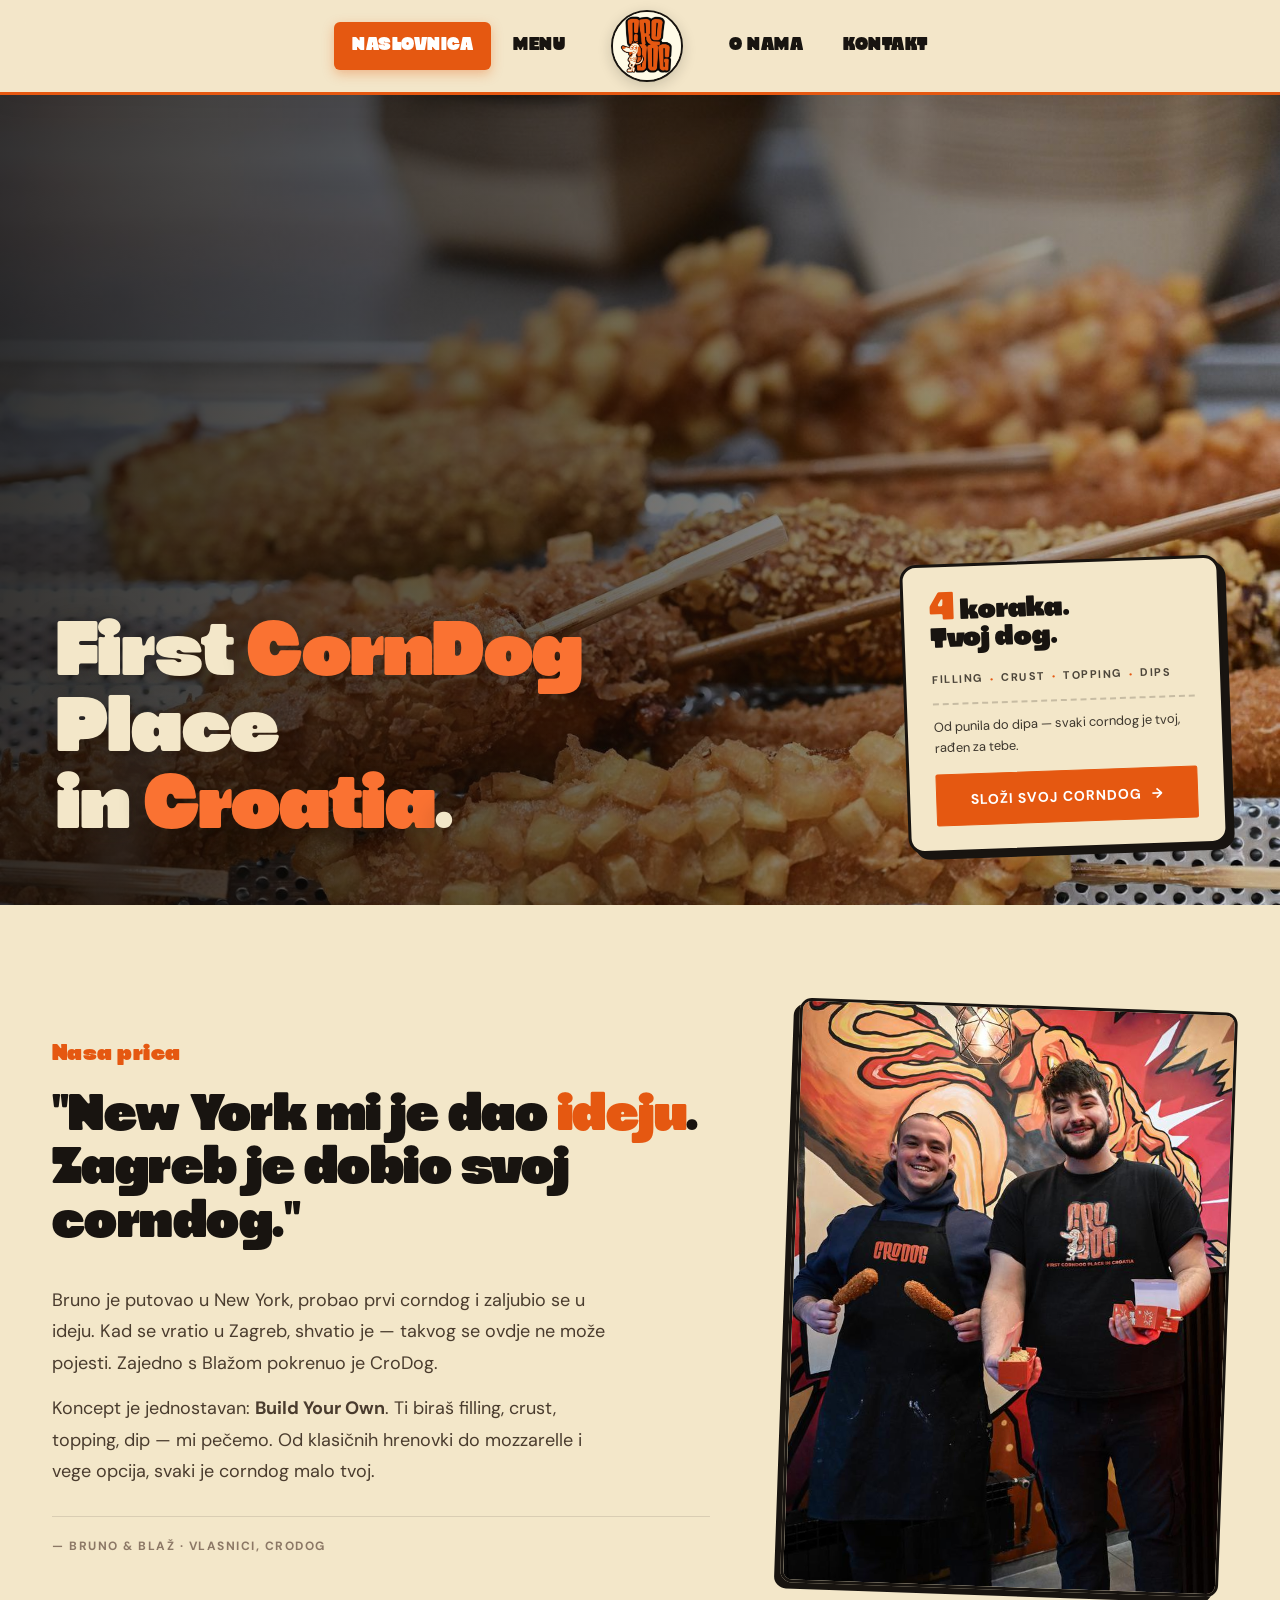
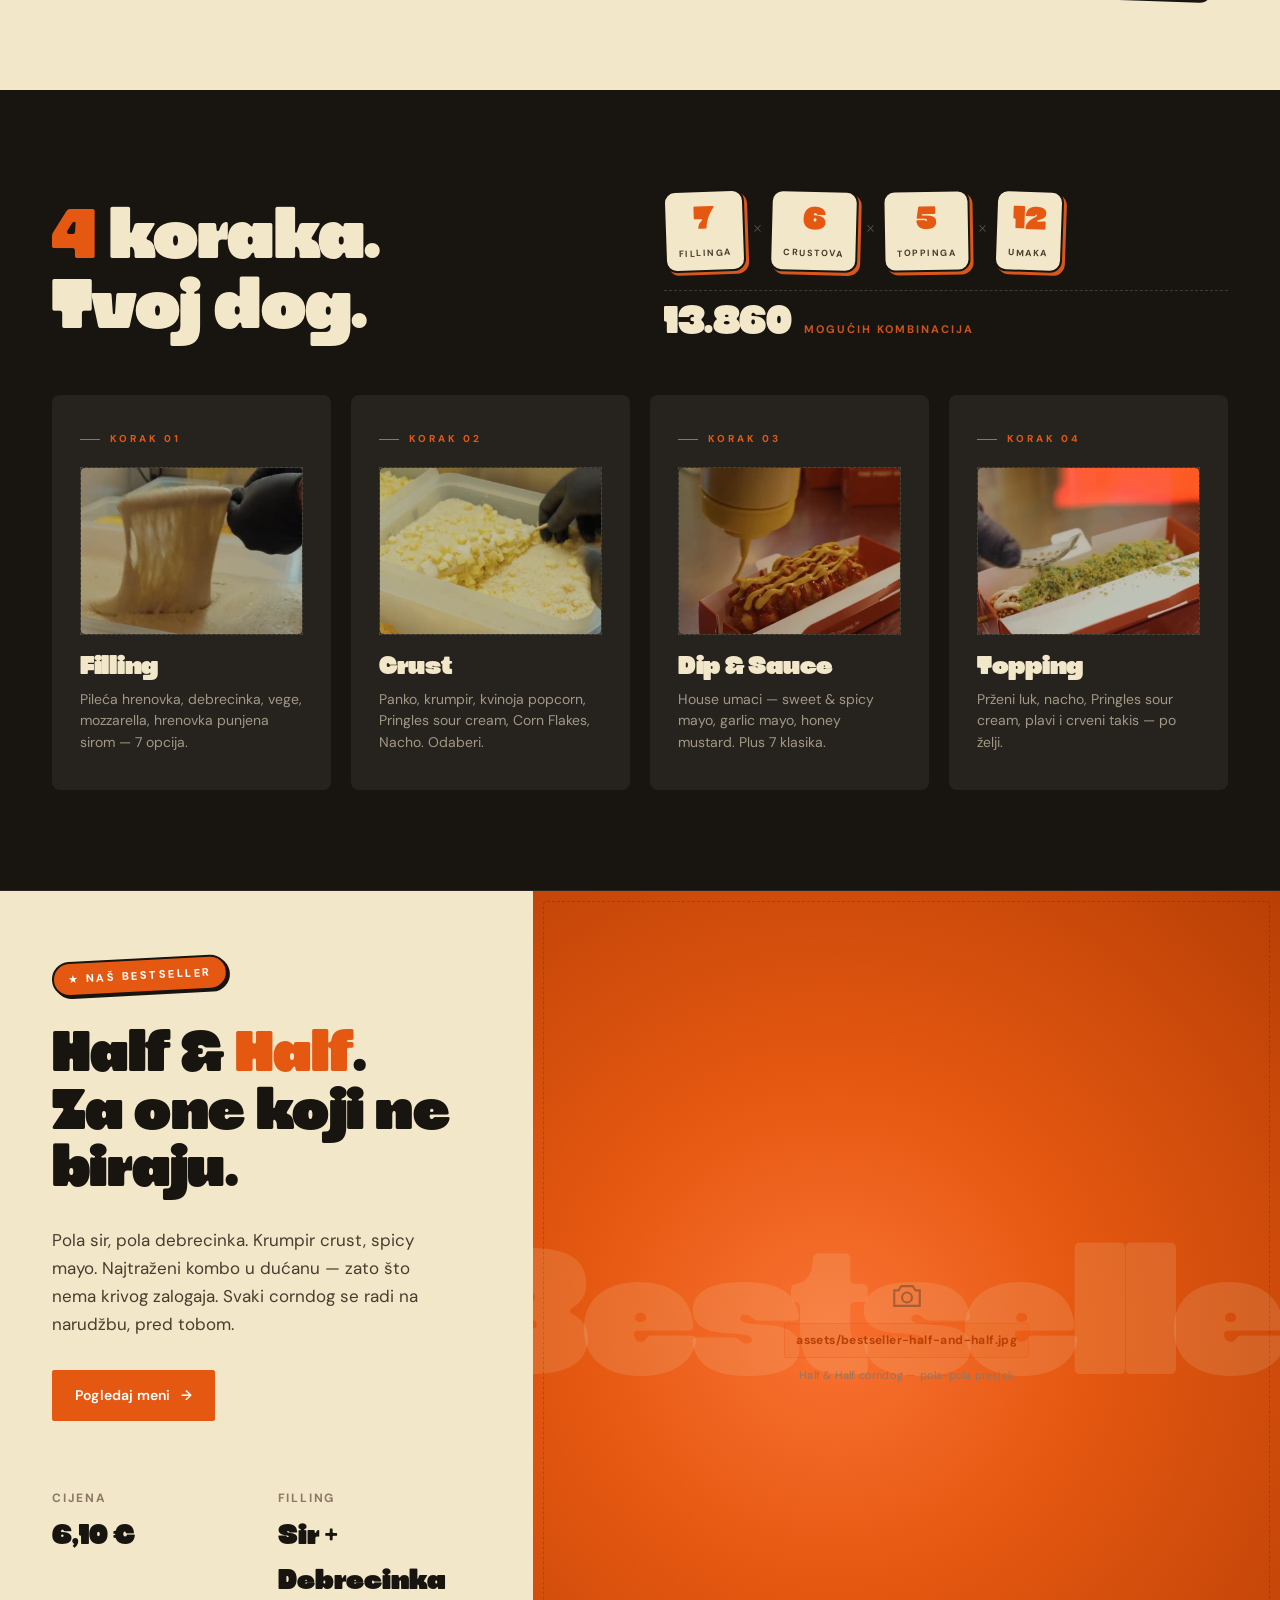
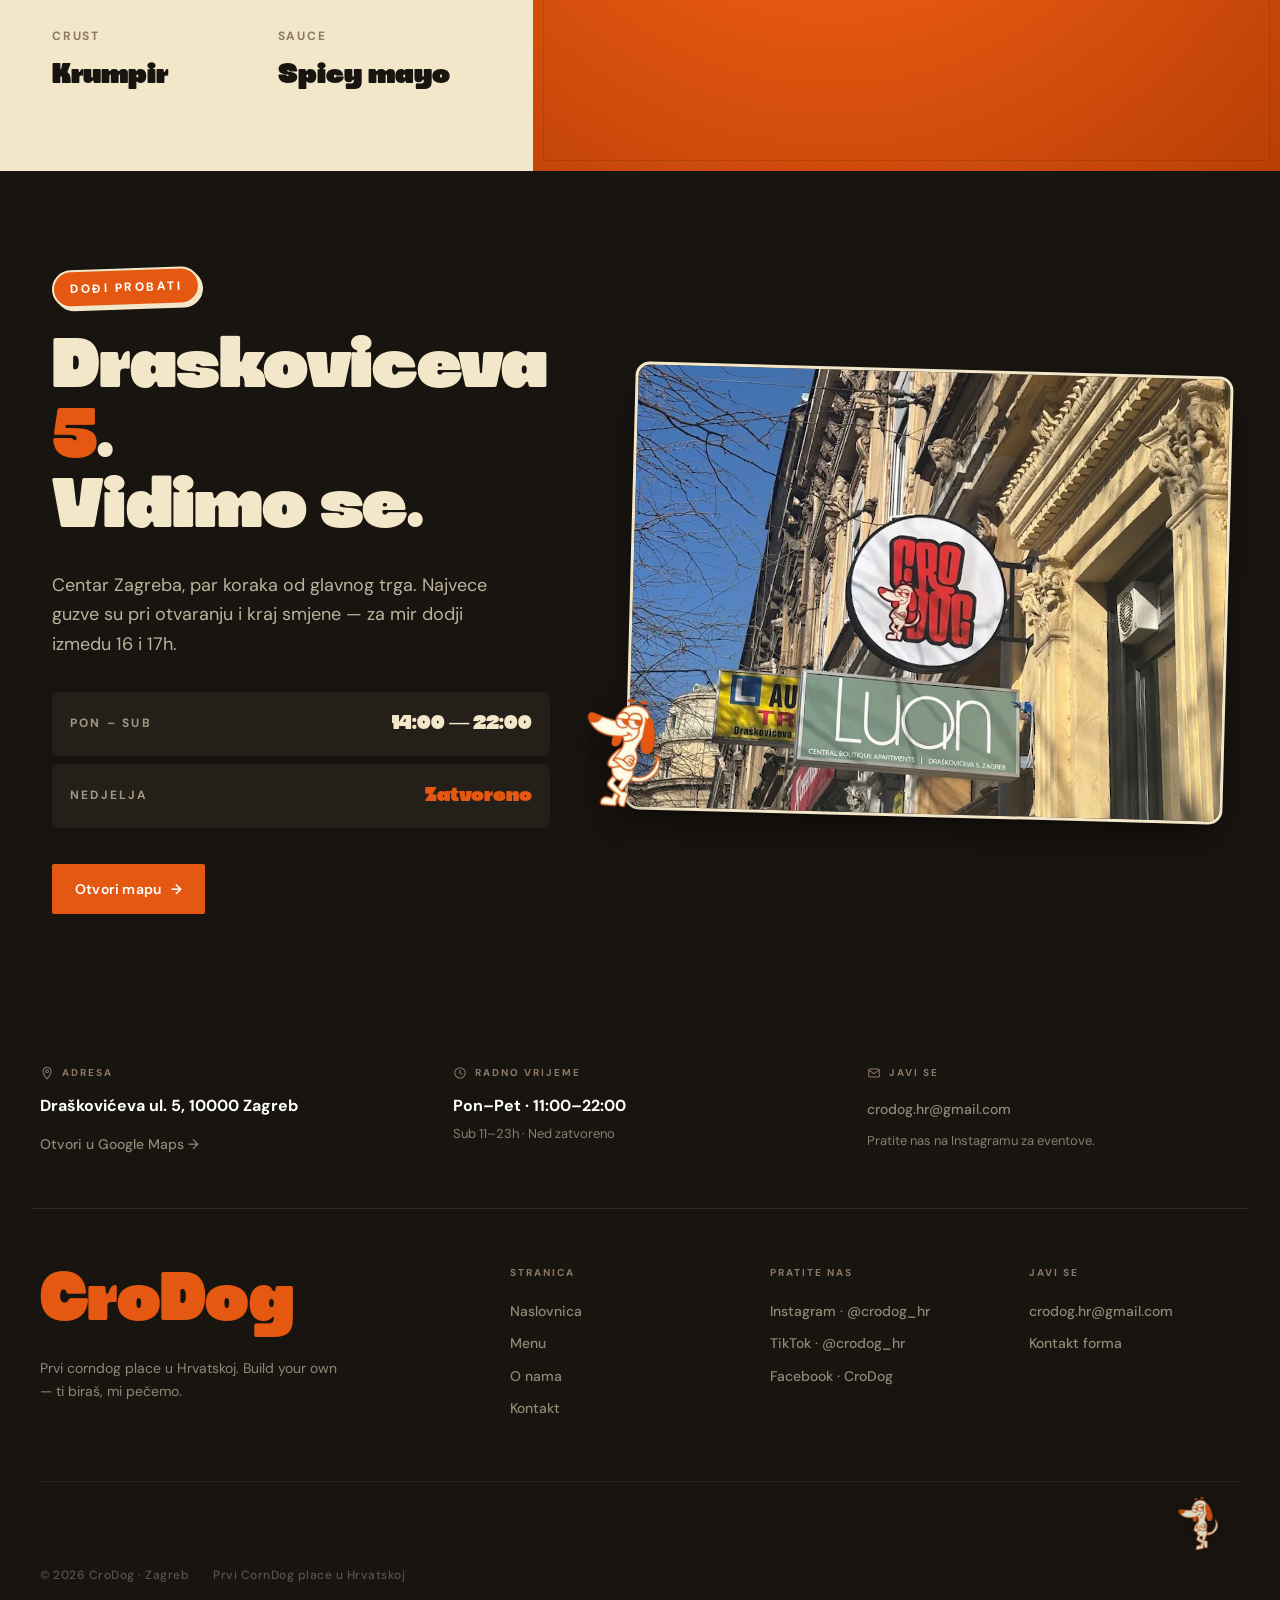
==== commit 2cd03a67: "Navbar" ====
--- a/index.html
+++ b/index.html
@@ -44,11 +44,15 @@
     <svg class="mini-dog" style="--x:89%; --d:1.9s;  --r:-20deg; --dur:5.6s;" viewBox="0 0 20 44"><line x1="10" y1="30" x2="10" y2="44" stroke="#6b4423" stroke-width="2" stroke-linecap="round"/><rect x="3" y="3" width="14" height="28" rx="6" fill="#FA7232"/></svg>
     <svg class="mini-dog" style="--x:96%; --d:3.7s;  --r:48deg;  --dur:7.8s;" viewBox="0 0 20 44"><line x1="10" y1="30" x2="10" y2="44" stroke="#6b4423" stroke-width="2" stroke-linecap="round"/><rect x="3" y="3" width="14" height="28" rx="6" fill="#B83F05"/></svg>
   </div>
-  <div class="nav-inner">
-    <a href="index.html" class="nav-logo">CroDog</a>
-    <div class="nav-links">
+  <div class="nav-main">
+    <div class="nav-links left">
       <a href="index.html" class="nav-link active">Naslovnica</a>
       <a href="menu.html" class="nav-link">Menu</a>
+    </div>
+    <a href="index.html" class="logo" aria-label="CroDog naslovnica">
+      <img src="assets/logo.jpg" alt="CroDog" />
+    </a>
+    <div class="nav-links right">
       <a href="onama.html" class="nav-link">O nama</a>
       <a href="kontakt.html" class="nav-link">Kontakt</a>
     </div>
--- a/styles.css
+++ b/styles.css
@@ -4,7 +4,7 @@
 ========================================================= */
 @font-face {
   font-family: 'Chunko';
-  src: url('font/Chunko-Bold-Demo-BF67b2ec86adebe.otf') format('opentype');
+  src: url('Font/Chunko-Bold-Demo-BF67b2ec86adebe.otf') format('opentype');
   font-weight: 100 900;
   font-style: normal;
   font-display: swap;
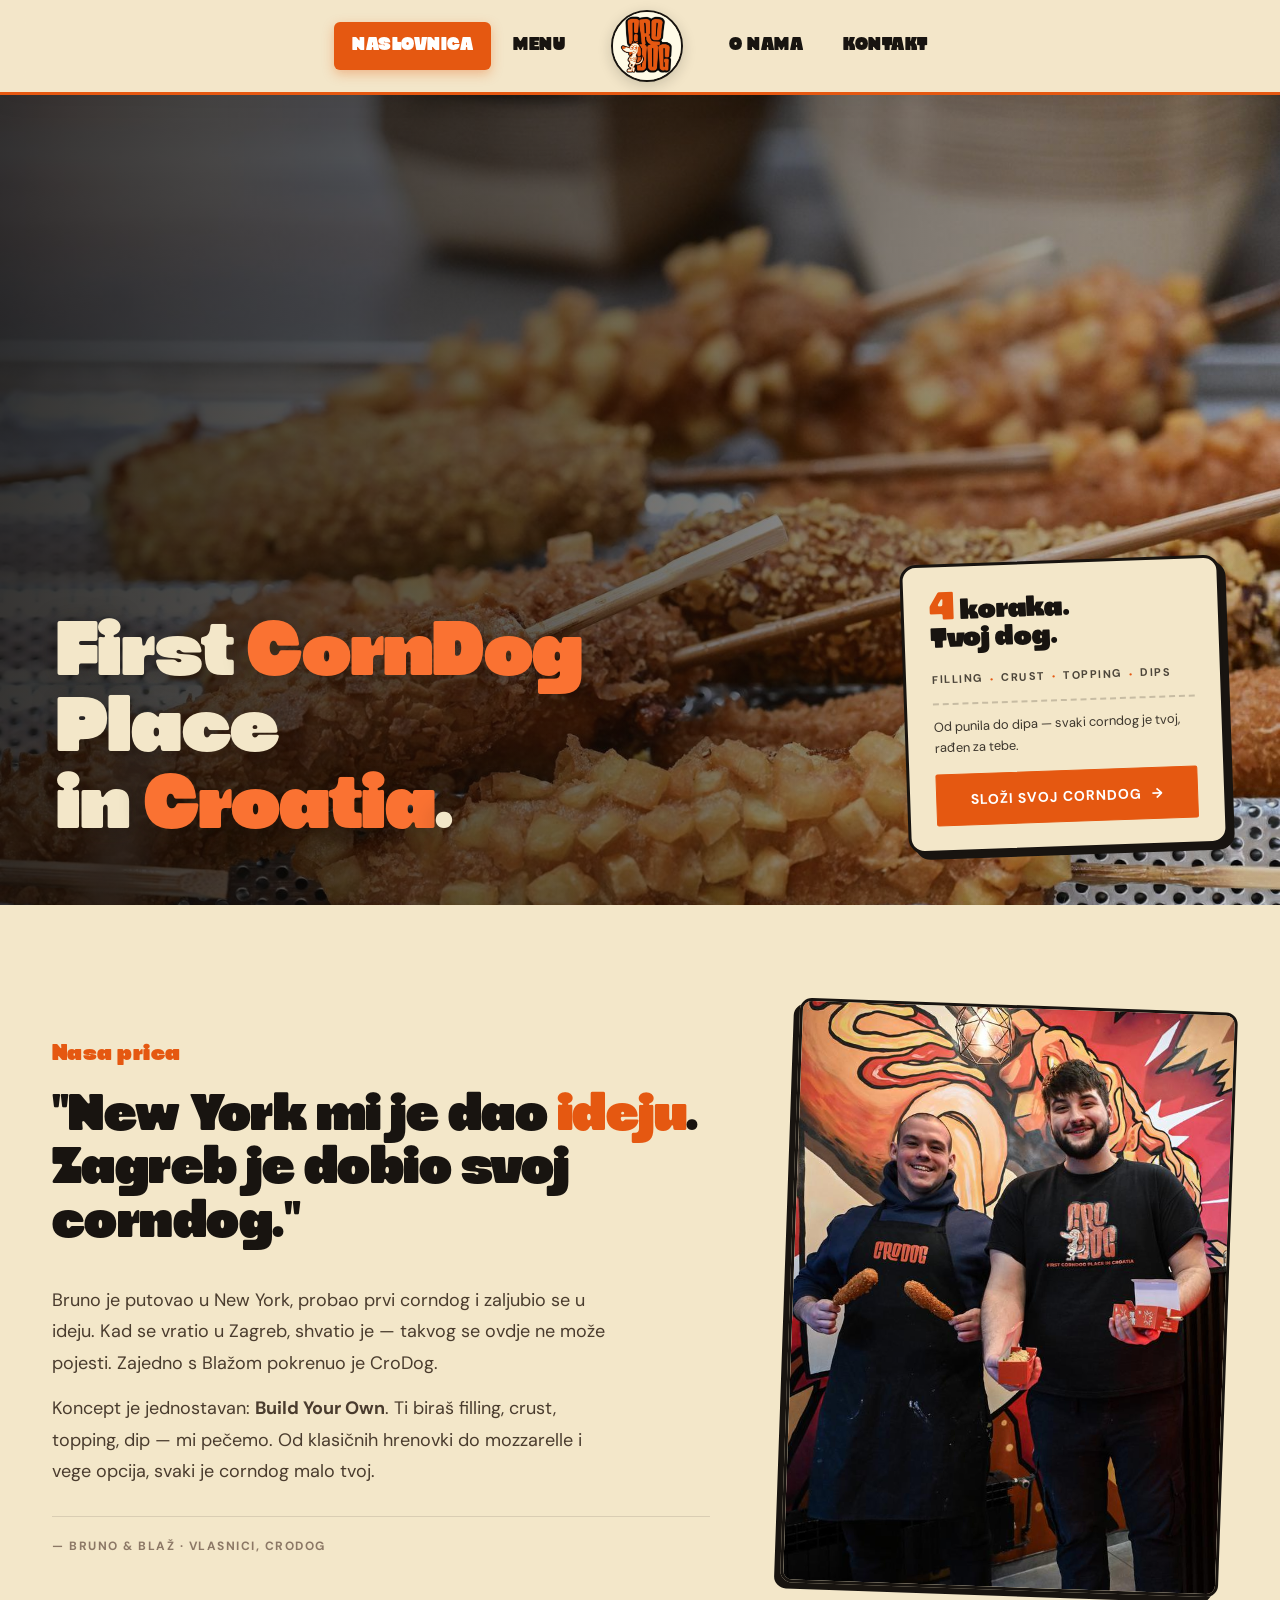
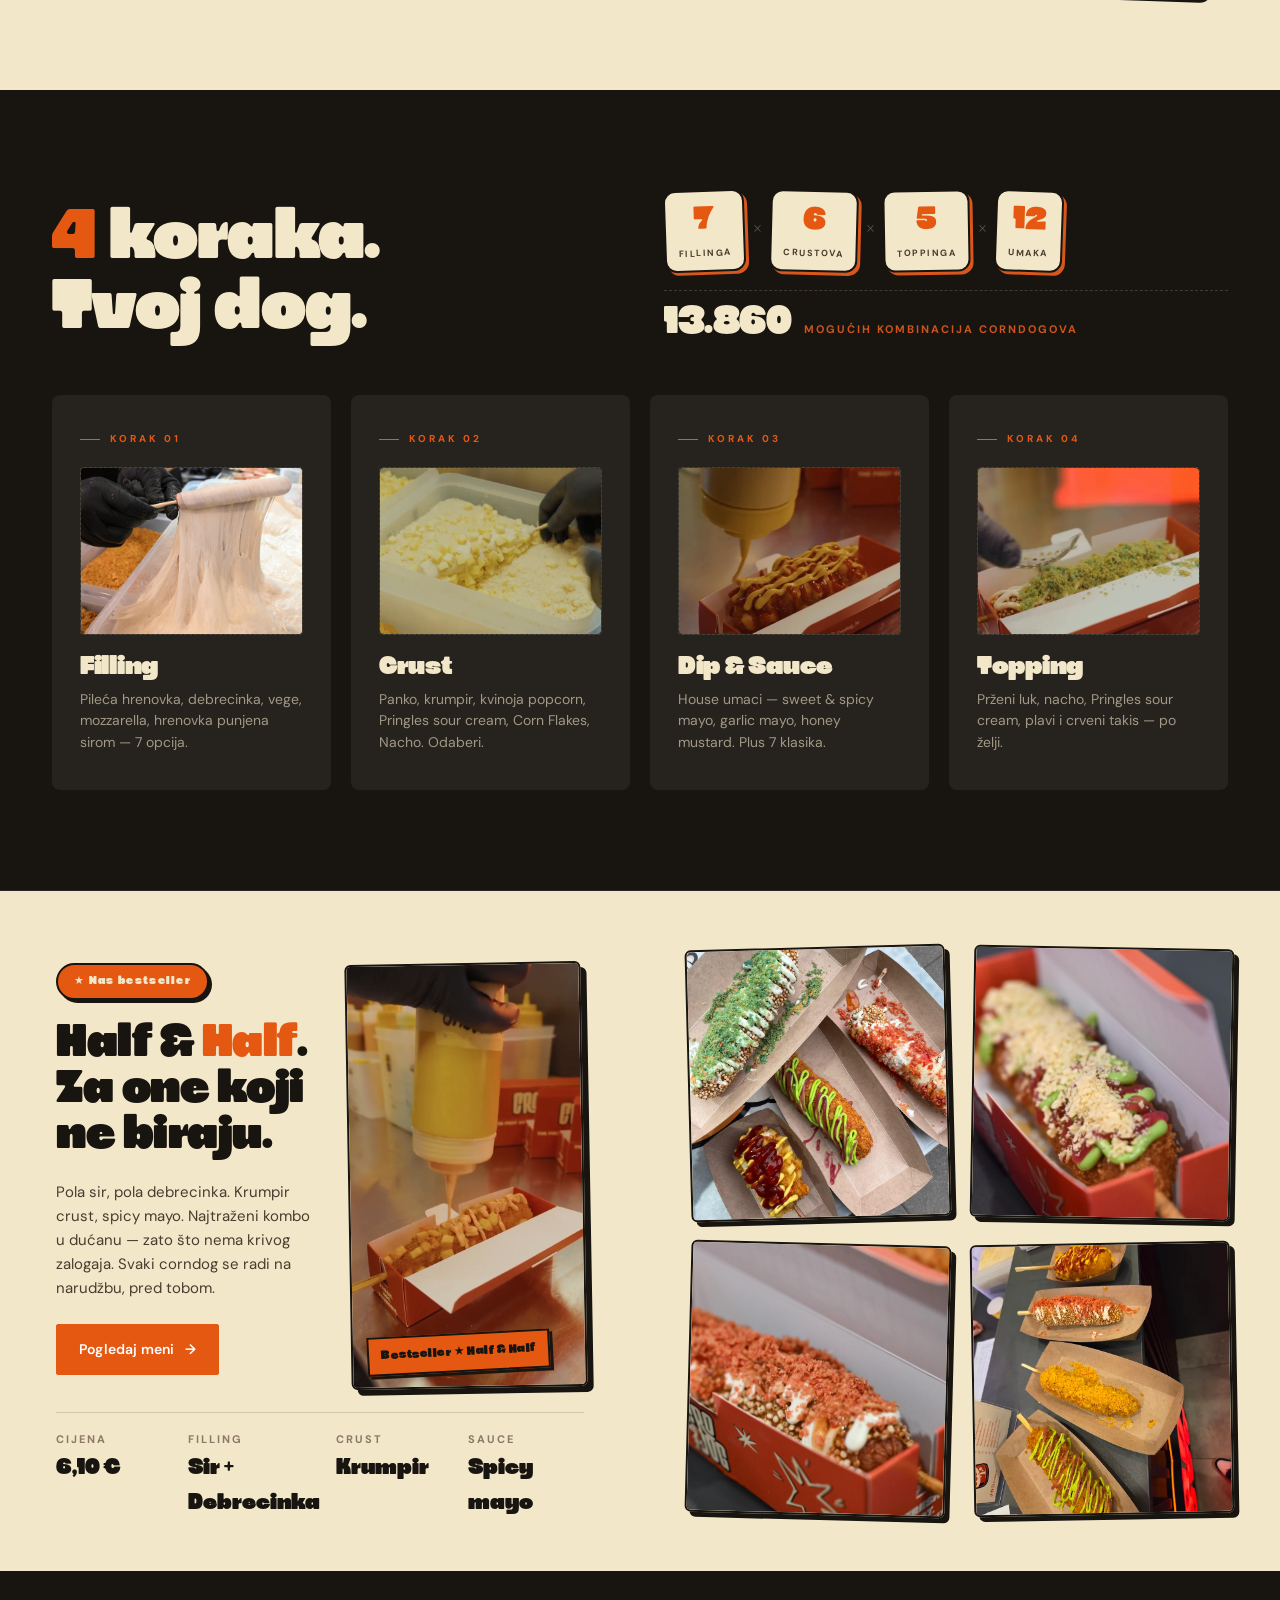
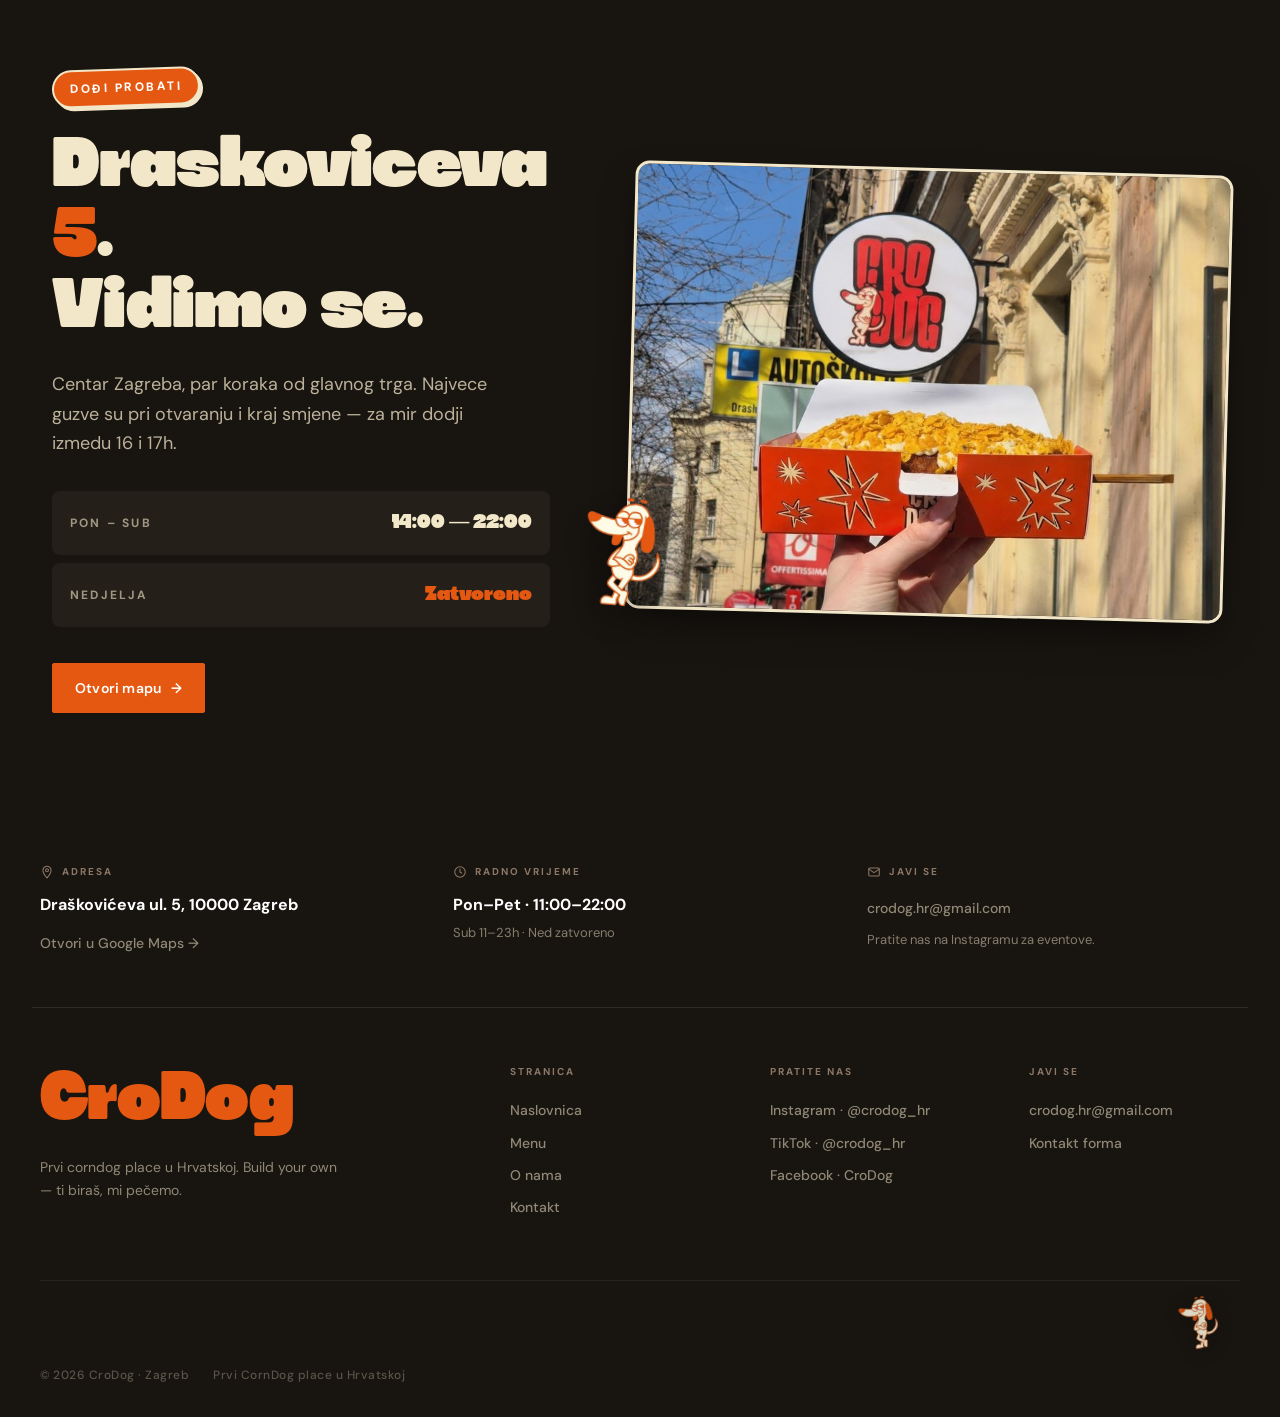
==== commit 50c28f68: "responzivnost" ====
--- a/index.html
+++ b/index.html
@@ -45,6 +45,7 @@
     <svg class="mini-dog" style="--x:96%; --d:3.7s;  --r:48deg;  --dur:7.8s;" viewBox="0 0 20 44"><line x1="10" y1="30" x2="10" y2="44" stroke="#6b4423" stroke-width="2" stroke-linecap="round"/><rect x="3" y="3" width="14" height="28" rx="6" fill="#B83F05"/></svg>
   </div>
   <div class="nav-main">
+    <button class="nav-burger" aria-label="Otvori izbornik" aria-expanded="false"><span></span><span></span><span></span></button>
     <div class="nav-links left">
       <a href="index.html" class="nav-link active">Naslovnica</a>
       <a href="menu.html" class="nav-link">Menu</a>
@@ -106,14 +107,14 @@
         </div>
         <div class="combo-total">
           <span class="ct-num">13.860</span>
-          <span class="ct-lbl">mogućih kombinacija</span>
+          <span class="ct-lbl">mogućih kombinacija CornDogova</span>
         </div>
       </div>
     </div>
     <div class="sec-b-steps" role="list">
       <div class="sec-b-step" role="listitem">
         <div class="step-no">Korak 01</div>
-        <div class="step-photo" aria-label="Foto: filling"><img src="assets/step-filling.png" alt="Filling opcije" style="width:100%;height:100%;object-fit:cover;display:block;border-radius:4px;"></div>
+        <div class="step-photo" aria-label="Foto: filling"><img src="assets/step-filling.jpeg" alt="Filling opcije" style="width:100%;height:100%;object-fit:cover;display:block;border-radius:4px;transform:scale(1.25);transform-origin:center;"></div>
         <h3>Filling</h3>
         <p>Pileća hrenovka, debrecinka, vege, mozzarella, hrenovka punjena sirom — 7 opcija.</p>
       </div>
@@ -138,27 +139,37 @@
     </div>
   </section>
 
-  <section class="sec-a" aria-labelledby="sec-a-h">
-    <div class="panel-l">
-      <div>
-        <div class="top"><span class="bestseller-pill">★ Naš bestseller</span></div>
-        <h2 id="sec-a-h">Half &amp; <em>Half</em>.<br>Za one koji ne biraju.</h2>
-        <p>Pola sir, pola debrecinka. Krumpir crust, spicy mayo. Najtraženi kombo u dućanu — zato što nema krivog zalogaja. Svaki corndog se radi na narudžbu, pred tobom.</p>
-        <a class="btn orange" href="menu.html#sig-menu" style="margin-bottom:40px;">Pogledaj meni <span class="arrow">→</span></a>
-      </div>
-      <div class="details">
+  <section class="sec-half" aria-labelledby="sec-a-h">
+    <div class="sec-half-left">
+      <div class="sec-half-text">
+        <span class="sec-half-pill">★ Nas bestseller</span>
+        <h2 id="sec-a-h" class="sec-half-title">Half &amp; <em>Half</em>.<br>Za one koji ne biraju.</h2>
+        <p class="sec-half-desc">Pola sir, pola debrecinka. Krumpir crust, spicy mayo. Najtraženi kombo u dućanu — zato što nema krivog zalogaja. Svaki corndog se radi na narudžbu, pred tobom.</p>
+        <a class="btn orange sec-half-cta" href="menu.html#sig-menu">Pogledaj meni <span class="arrow">→</span></a>
+      </div>
+      <div class="sec-half-photo" aria-label="Half & Half bestseller">
+        <img src="assets/hero-half-and-half.png" alt="Half & Half corndog" loading="lazy">
+        <span class="sec-half-tag">Bestseller ★ Half &amp; Half</span>
+      </div>
+      <div class="sec-half-details">
         <span>Cijena<em>6,10 €</em></span>
         <span>Filling<em>Sir + Debrecinka</em></span>
         <span>Crust<em>Krumpir</em></span>
         <span>Sauce<em>Spicy mayo</em></span>
       </div>
     </div>
-    <div class="panel-r img-ph" aria-label="Foto Half & Half corndoga">
-      <div class="watermark" aria-hidden="true">Bestseller</div>
-      <div class="img-ph-inner">
-        <svg width="34" height="34" viewBox="0 0 24 24" fill="none" stroke="currentColor" stroke-width="1.5"><path d="M3 8h3l2-3h8l2 3h3v11H3z"/><circle cx="12" cy="13" r="3.5"/></svg>
-        <div class="img-ph-code">assets/bestseller-half-and-half.jpg</div>
-        <div class="img-ph-desc">Half &amp; Half corndog — pola-pola presjek</div>
+    <div class="sec-half-right" aria-label="Galerija corndoga">
+      <div class="sec-half-gal">
+        <img src="assets/gal-1.jpg" alt="Corndog" loading="lazy">
+      </div>
+      <div class="sec-half-gal">
+        <img src="assets/gal-2.jpeg" alt="Corndog" loading="lazy">
+      </div>
+      <div class="sec-half-gal">
+        <img src="assets/gal-3.jpeg" alt="Corndog" loading="lazy">
+      </div>
+      <div class="sec-half-gal">
+        <img src="assets/gal-4.webp" alt="Corndog" loading="lazy">
       </div>
     </div>
   </section>
@@ -178,7 +189,7 @@
       <div class="sec-d-wrap">
         <img class="sec-d-mascot" src="assets/mascot.png" alt="" aria-hidden="true" />
         <div class="sec-d-map" aria-label="Mapa lokacije CroDog, Draškovićeva 5 Zagreb">
-          <img src="assets/shop-exterior.webp" alt="CroDog ducan, Draškovićeva 5, Zagreb" />
+          <img src="assets/shop-exterior.jpg" alt="CroDog ducan, Draškovićeva 5, Zagreb" />
         </div>
       </div>
     </div>
@@ -240,6 +251,11 @@
 <script>
 (function() {
   const nav = document.querySelector('.nav');
+  const burger = document.querySelector('.nav-burger');
+  if (burger) burger.addEventListener('click', () => {
+    const open = nav.classList.toggle('open');
+    burger.setAttribute('aria-expanded', open ? 'true' : 'false');
+  });
   let lastY = 0, ticking = false;
   window.addEventListener('scroll', () => {
     if (!ticking) {
--- a/styles.css
+++ b/styles.css
@@ -389,14 +389,70 @@
 }
 
 /* =========================================================
+   GLOBAL — prevent horizontal scroll
+========================================================= */
+html, body { max-width: 100%; overflow-x: hidden; }
+
+/* =========================================================
+   HAMBURGER BUTTON
+========================================================= */
+.nav-burger {
+  display: none;
+  position: absolute;
+  top: 50%; right: 16px;
+  transform: translateY(-50%);
+  width: 44px; height: 44px;
+  background: var(--orange);
+  border: 2px solid var(--ink);
+  border-radius: 8px;
+  box-shadow: 3px 3px 0 var(--ink);
+  cursor: pointer;
+  align-items: center; justify-content: center;
+  flex-direction: column;
+  gap: 4px;
+  padding: 0;
+  z-index: 5;
+}
+.nav-burger span {
+  display: block;
+  width: 20px; height: 2.5px;
+  background: white;
+  border-radius: 2px;
+  transition: transform .2s, opacity .2s;
+}
+.nav.open .nav-burger span:nth-child(1) { transform: translateY(6.5px) rotate(45deg); }
+.nav.open .nav-burger span:nth-child(2) { opacity: 0; }
+.nav.open .nav-burger span:nth-child(3) { transform: translateY(-6.5px) rotate(-45deg); }
+
+/* =========================================================
    RESPONSIVE — NAV
 ========================================================= */
 @media (max-width: 900px) {
-  .nav-main { flex-wrap: wrap; padding: 12px 16px; gap: 10px; }
-  .nav .logo { order: -1; width: 100%; justify-content: center; }
-  .nav .logo img { width: 56px; height: 56px; }
-  .nav-links { justify-content: center; flex-wrap: wrap; }
-  .nav-link { padding: 8px 10px; font-size: 10px; letter-spacing: 1.5px; }
+  .nav { overflow: visible; }
+  .nav-main { padding: 10px 16px; gap: 0; justify-content: center; position: relative; }
+  .nav .logo { width: auto; }
+  .nav .logo img { width: 52px; height: 52px; }
+  .nav-burger { display: flex; }
+  .nav-links {
+    display: none;
+    position: absolute;
+    left: 0; right: 0;
+    background: rgba(243,231,201,.98);
+    backdrop-filter: blur(12px);
+    flex-direction: column;
+    padding: 4px 16px;
+    gap: 0;
+    z-index: 4;
+  }
+  .nav-links.left { top: 100%; padding-top: 12px; padding-bottom: 0; }
+  .nav-links.right {
+    top: calc(100% + 100px);
+    padding-top: 0; padding-bottom: 14px;
+    border-bottom: 3px solid var(--orange);
+    box-shadow: 0 8px 20px rgba(24,20,16,.12);
+  }
+  .nav-link { padding: 12px 16px; font-size: 16px; letter-spacing: 1px; text-align: center; width: 100%; }
+  .nav.open .nav-links { display: flex; }
   .foot { padding: 0 20px 24px; }
   .foot-loc { padding: 32px 0; margin-bottom: 40px; }
   .foot-loc-inner { grid-template-columns: 1fr; gap: 24px; }
@@ -531,7 +587,7 @@
   background: var(--cream);
   display: grid;
   grid-template-columns: 5fr 7fr;
-  min-height: 80vh;
+  height: 680px;
 }
 .sec-a .panel-l {
   padding: 72px 52px;
@@ -709,6 +765,7 @@
   flex-direction: column; gap: 8px;
   font-family: 'DM Sans'; font-size: 9px; letter-spacing: 2px;
   text-transform: uppercase; color: rgba(243,231,201,.3); font-weight: 600;
+  overflow: hidden; border-radius: 4px;
 }
 .sec-b-step h3 {
   font-family: 'Chunko';
@@ -1157,7 +1214,19 @@
 }
 .story-text h2 em { color: var(--orange); font-style: normal; }
 .story-text p { font-size: 17px; line-height: 1.7; color: var(--ink-2); margin-bottom: 16px; }
-.story-text p.lead { font-size: 19px; color: var(--ink); font-weight: 600; }
+.story-text p.lead {
+  font-family: 'Chunko', system-ui, sans-serif;
+  font-size: clamp(28px, 3vw, 40px);
+  line-height: 1.15;
+  color: var(--ink);
+  font-weight: 400;
+  letter-spacing: -.01em;
+  margin-bottom: 28px;
+}
+.story-text p.lead em {
+  font-style: normal;
+  color: var(--orange);
+}
 
 /* ---- Reviews ---- */
 .reviews-section {
@@ -1526,9 +1595,12 @@
   .home-hero { min-height: auto; }
   .hero-topbar { grid-template-columns: 1fr; text-align: center; padding: 20px; gap: 4px; }
   .hero-topbar .hero-left, .hero-topbar .hero-right { display: none; }
-  .hero-content { position: relative; inset: auto; padding: 160px 24px 40px; grid-template-columns: 1fr; gap: 28px; }
-  .hero-cta { justify-self: stretch; max-width: 100%; }
-  .hero-cta-title { font-size: 26px; }
+  .hero-content { position: relative; inset: auto; padding: 90px 24px 36px; grid-template-columns: 1fr; gap: 20px; }
+  .home-hero h1 { font-size: clamp(40px, 9vw, 64px); line-height: .95; }
+  .hero-cta { justify-self: stretch; max-width: 100%; padding: 20px; }
+  .hero-cta-title { font-size: 20px; line-height: 1; }
+  .hero-cta-chips { font-size: 12px; }
+  .hero-cta-copy { font-size: 13px; }
   .hero-issue { display: none; }
   /* Sections */
   .sec-a { grid-template-columns: 1fr; }
@@ -1917,5 +1989,203 @@
 }
 @media (max-width: 900px) {
   .foot-mascot { display: none; }
-}
-
+  .sec-d-mascot { left: auto; right: 8px; bottom: -8px; width: 110px; }
+  .foot { padding: 0 16px 24px; }
+  .foot-bottom { text-align: center; padding: 24px 8px 0; }
+  .foot-bottom span { word-break: break-word; }
+  .foot a, .fl-main, .fl-sub { word-break: break-word; }
+}
+
+
+/* =========================================================
+   HOME SEC-A — Process grid (panel-r)
+========================================================= */
+.process-cell {
+  position: relative;
+  min-height: 200px;
+  display: flex; align-items: center; justify-content: center;
+  overflow: hidden;
+}
+.process-cell .img-ph-inner { color: rgba(243,231,201,.4); }
+.process-cell .img-ph-code { background: rgba(243,231,201,.08); border-color: rgba(243,231,201,.2); color: rgba(243,231,201,.6); }
+.process-label {
+  position: absolute;
+  bottom: 12px; left: 12px;
+  font-family: 'DM Sans', sans-serif;
+  font-size: 10px; font-weight: 800;
+  letter-spacing: 2px; text-transform: uppercase;
+  background: var(--cream); color: var(--ink);
+  padding: 5px 10px;
+  border: 1.5px solid var(--ink);
+  border-radius: 999px;
+  box-shadow: 2px 2px 0 var(--ink);
+}
+
+.process-num {
+  position: absolute;
+  top: 12px; left: 12px;
+  z-index: 2;
+  width: 36px; height: 36px;
+  display: inline-flex; align-items: center; justify-content: center;
+  background: var(--orange); color: white;
+  border: 2px solid var(--ink);
+  border-radius: 50%;
+  font-family: 'Chunko'; font-size: 14px;
+  box-shadow: 2px 2px 0 var(--ink);
+  padding-top: 2px;
+}
+
+/* === Half & Half section — fresh rewrite === */
+.sec-half{
+  background: #F3E7CA;
+  display: grid;
+  grid-template-columns: 1fr 1fr;
+  height: 680px;
+}
+.sec-half-left{
+  background: #F3E7CA;
+  padding: 72px 56px 48px;
+  display: grid;
+  grid-template-columns: 1.1fr 1fr;
+  grid-template-rows: auto 1fr auto;
+  column-gap: 32px;
+  row-gap: 24px;
+  box-sizing: border-box;
+  overflow: hidden;
+}
+.sec-half-text{
+  grid-column: 1;
+  grid-row: 1 / 3;
+  display: flex; flex-direction: column;
+  min-width: 0;
+}
+.sec-half-pill{
+  display: inline-flex; align-items: center;
+  align-self: flex-start;
+  background: var(--orange); color: var(--cream);
+  font-family: 'Chunko'; font-size: 11px; letter-spacing: .12em;
+  padding: 8px 16px;
+  border: 2.5px solid var(--ink);
+  border-radius: 999px;
+  box-shadow: 3px 3px 0 var(--ink);
+  margin-bottom: 22px;
+}
+.sec-half-title{
+  font-family: 'Chunko';
+  font-size: clamp(34px, 3.6vw, 52px);
+  line-height: 1;
+  letter-spacing: -.01em;
+  color: var(--ink);
+  margin: 0 0 20px;
+}
+.sec-half-title em{ font-style: normal; color: var(--orange); }
+.sec-half-desc{
+  font-family: 'DM Sans';
+  font-size: 15px; line-height: 1.6;
+  color: var(--ink-2, #3a2f26);
+  margin: 0 0 24px;
+  max-width: 420px;
+}
+.sec-half-cta{ align-self: flex-start; }
+
+.sec-half-photo{
+  grid-column: 2;
+  grid-row: 1 / 3;
+  position: relative; display: block;
+  width: 100%; height: 100%;
+  min-height: 0; min-width: 0;
+  overflow: hidden;
+  text-decoration: none;
+  border: 2.5px solid var(--ink);
+  box-shadow: 6px 6px 0 var(--ink);
+  border-radius: 6px;
+  transform: rotate(-1deg);
+  transition: transform .3s ease, filter .3s ease;
+}
+.sec-half-photo:hover{ transform: rotate(0deg); filter: brightness(1.05); }
+.sec-half-photo img{
+  position: absolute; inset: 0;
+  width: 100%; height: 100%;
+  object-fit: cover; display: block;
+  object-position: center 75%;
+}
+.sec-half-tag{
+  position: absolute; left: 14px; bottom: 14px;
+  background: var(--orange); color: var(--ink);
+  font-family: 'Chunko'; font-size: 12px; letter-spacing: .04em;
+  padding: 8px 12px;
+  border: 2.5px solid var(--ink);
+  box-shadow: 3px 3px 0 var(--ink);
+  transform: rotate(-2deg);
+  z-index: 2;
+}
+
+.sec-half-details{
+  grid-column: 1 / -1;
+  grid-row: 3;
+  display: grid; grid-template-columns: repeat(4, 1fr); gap: 16px;
+  padding-top: 18px;
+  border-top: 1px solid rgba(24,20,16,.15);
+  font-family: 'DM Sans'; font-size: 11px; letter-spacing: 2px;
+  text-transform: uppercase; color: var(--ink-3, #6b5d4f);
+  font-weight: 700;
+}
+.sec-half-details span em{
+  display: block; font-style: normal;
+  font-family: 'Chunko'; font-size: 22px;
+  color: var(--ink); letter-spacing: 0;
+  text-transform: none; margin-top: 4px;
+}
+
+/* Right: gallery on cream */
+.sec-half-right{
+  background: #F3E7CA;
+  padding: 56px 48px;
+  display: grid;
+  grid-template-columns: 1fr 1fr;
+  grid-template-rows: 1fr 1fr;
+  gap: 24px;
+  box-sizing: border-box;
+  overflow: hidden;
+}
+.sec-half-gal{
+  position: relative; display: block;
+  overflow: hidden;
+  text-decoration: none;
+  border: 2.5px solid var(--ink);
+  box-shadow: 5px 5px 0 var(--ink);
+  border-radius: 6px;
+  transition: transform .25s ease, box-shadow .25s ease;
+}
+.sec-half-gal:nth-child(1){ transform: rotate(-1.5deg); }
+.sec-half-gal:nth-child(2){ transform: rotate(1deg); }
+.sec-half-gal:nth-child(3){ transform: rotate(1.5deg); }
+.sec-half-gal:nth-child(4){ transform: rotate(-1deg); }
+.sec-half-gal:hover{
+  transform: rotate(0deg) translateY(-3px);
+  box-shadow: 7px 7px 0 var(--ink);
+}
+.sec-half-gal img{
+  position: absolute; inset: 0;
+  width: 100%; height: 100%;
+  object-fit: cover; display: block;
+  transition: transform .4s ease;
+}
+.sec-half-gal:hover img{ transform: scale(1.06); }
+
+@media (max-width: 980px){
+  .sec-half{ grid-template-columns: 1fr; height: auto; }
+  .sec-half-left{
+    grid-template-columns: 1fr;
+    grid-template-rows: auto auto auto;
+    padding: 48px 24px;
+  }
+  .sec-half-text{ grid-column: 1; grid-row: 1; }
+  .sec-half-photo{ grid-column: 1; grid-row: 2; min-height: 320px; }
+  .sec-half-details{ grid-row: 3; grid-template-columns: repeat(2,1fr); }
+  .sec-half-right{ padding: 40px 24px; min-height: 500px; }
+}
+@media (max-width: 560px){
+  .sec-half-left{ padding: 36px 20px; }
+  .sec-half-details{ grid-template-columns: 1fr; }
+}
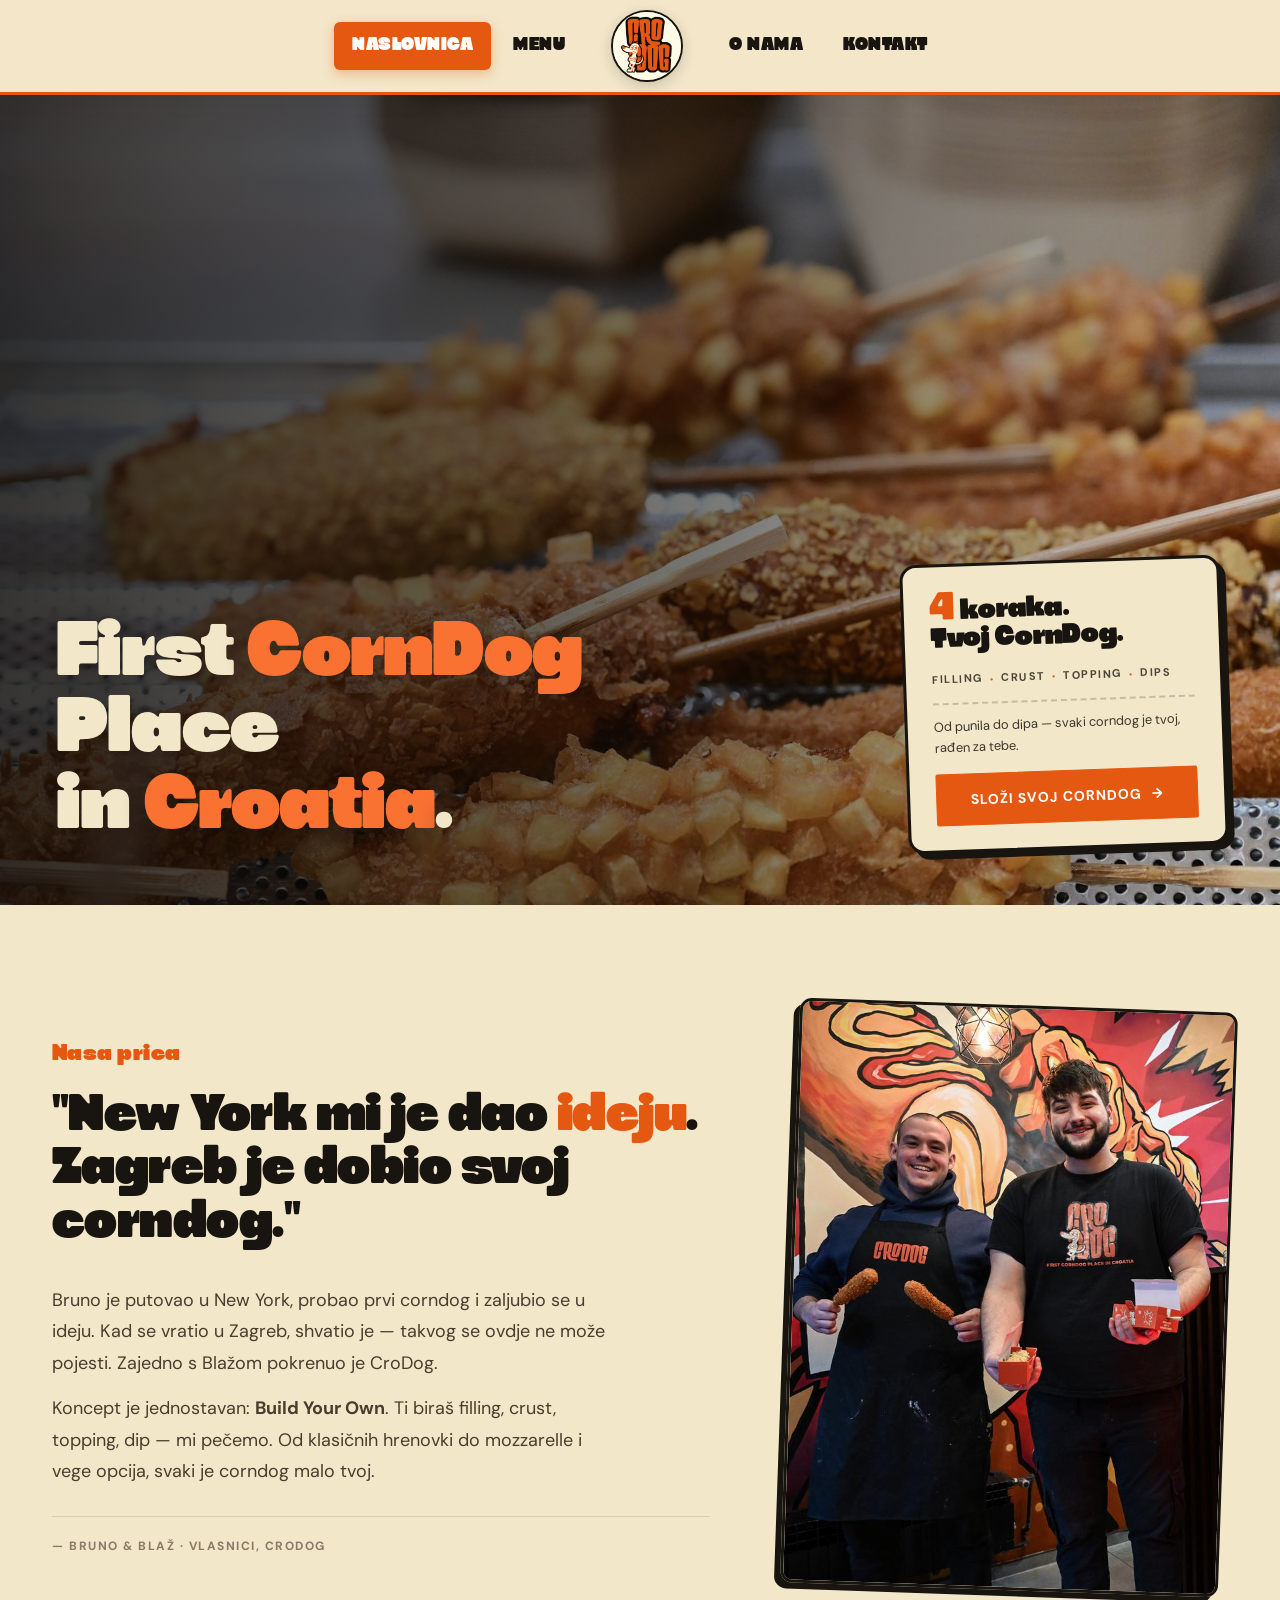
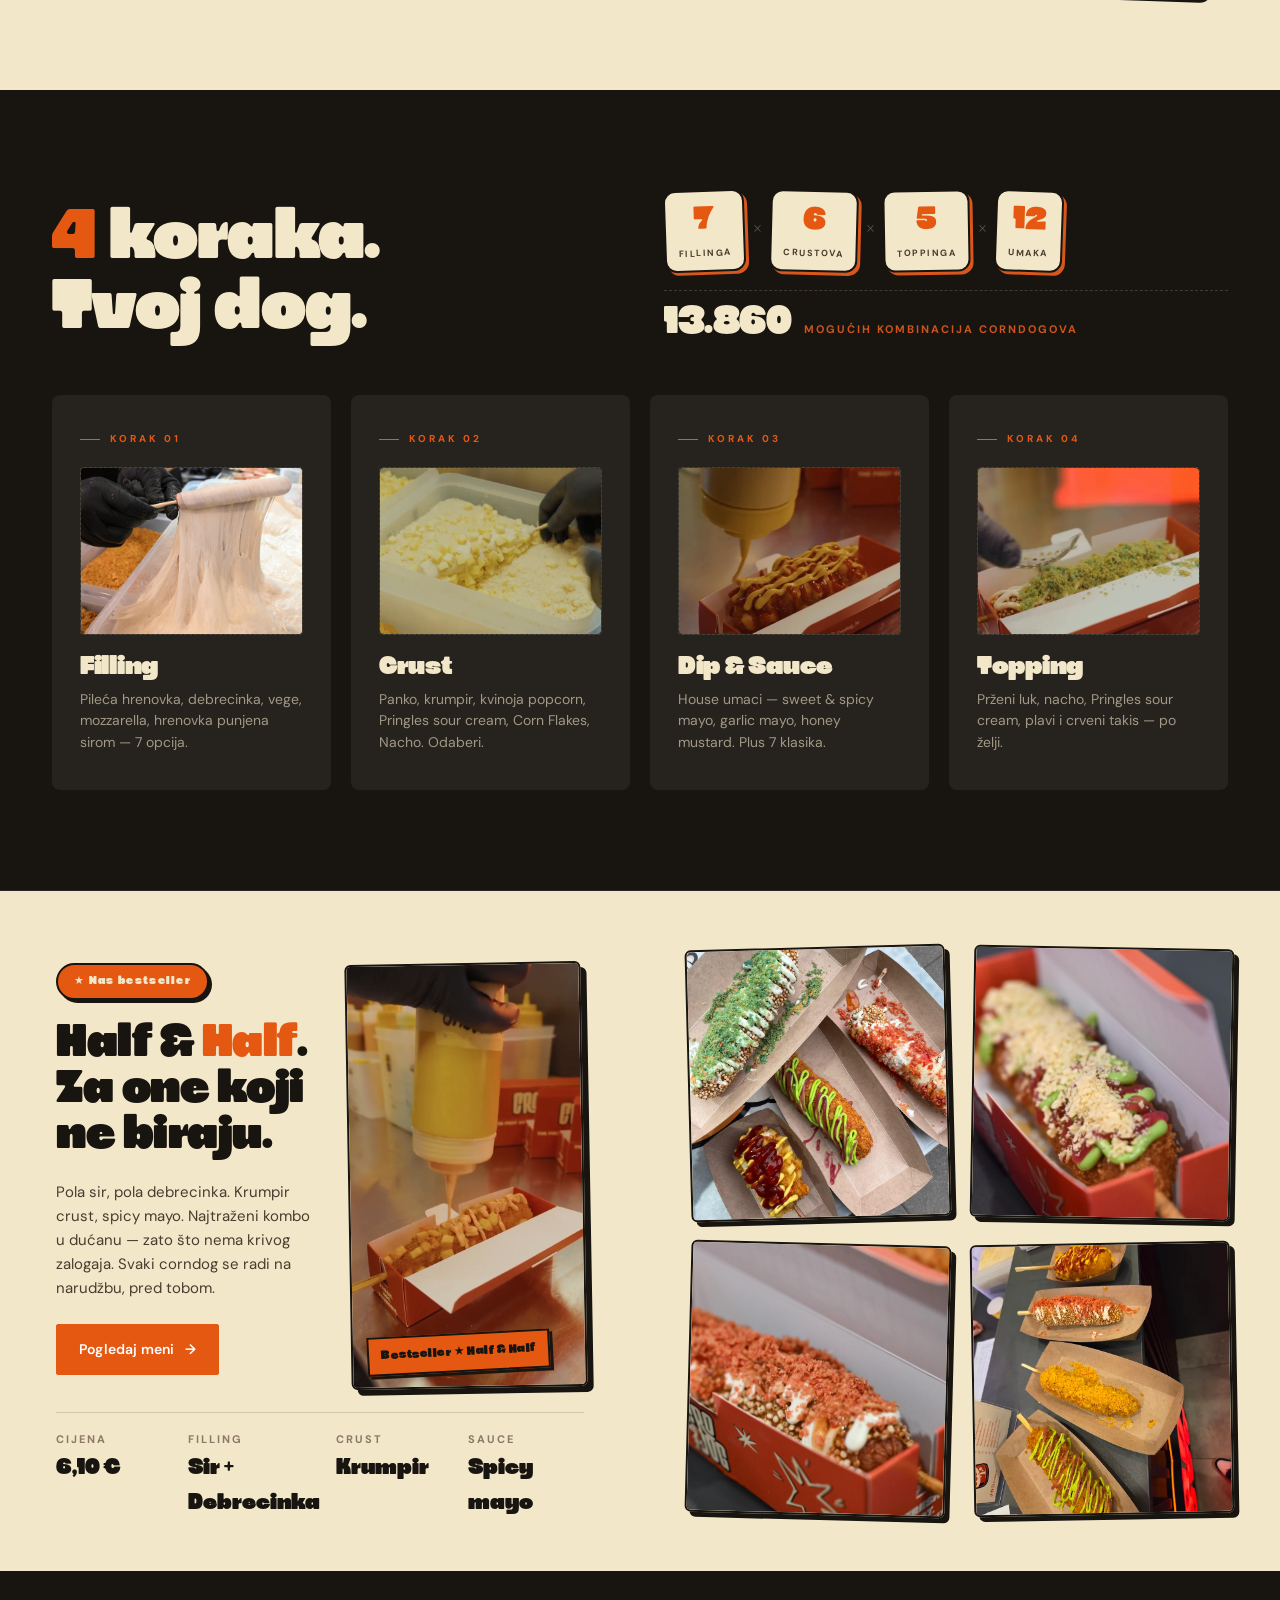
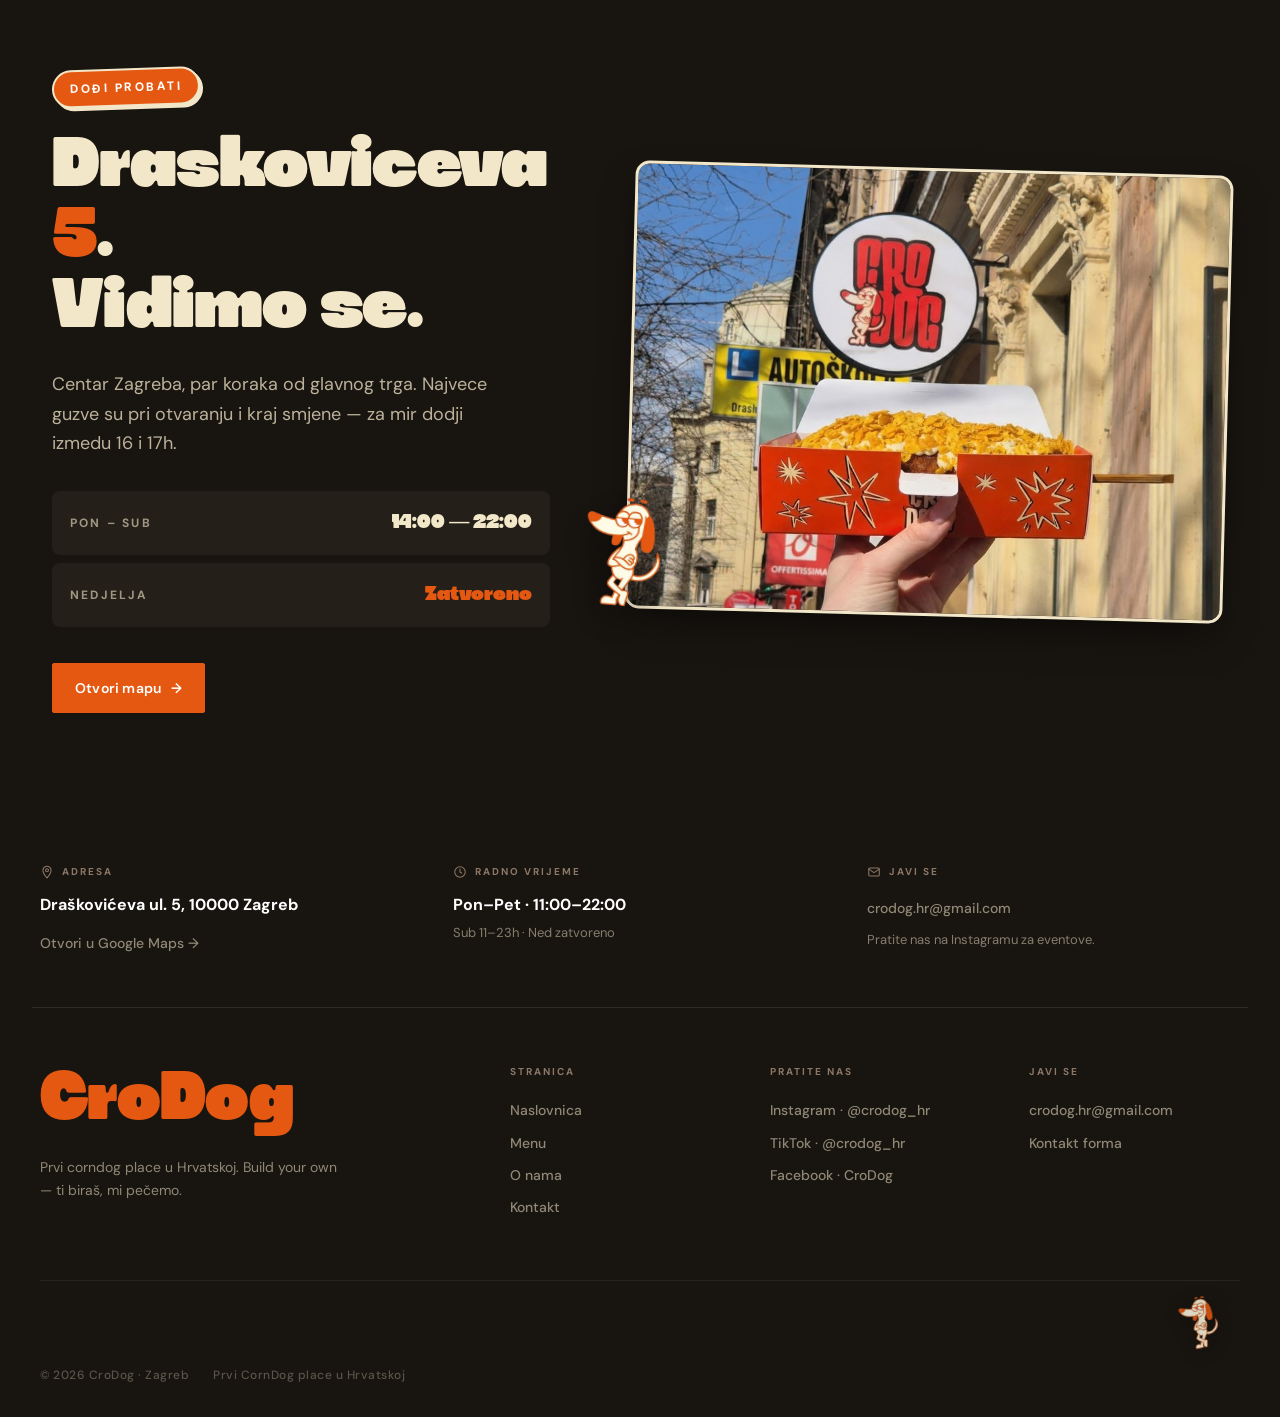
==== commit 735fd31b: "Brze promjene" ====
--- a/index.html
+++ b/index.html
@@ -67,7 +67,7 @@
     <div class="hero-content">
       <h1 id="hero-h">First <em>CornDog</em> Place<br>in <em>Croatia</em>.</h1>
       <aside class="hero-cta" aria-label="Build Your Own CornDog">
-        <h2 class="hero-cta-title"><em class="cta-num">4</em> koraka.<br>Tvoj dog.</h2>
+        <h2 class="hero-cta-title"><em class="cta-num">4</em> koraka.<br>Tvoj CornDog.</h2>
         <div class="hero-cta-chips" aria-hidden="true">
           <span>Filling</span><span class="dot">·</span><span>Crust</span><span class="dot">·</span><span>Topping</span><span class="dot">·</span><span>Dips</span>
         </div>
--- a/styles.css
+++ b/styles.css
@@ -1185,6 +1185,12 @@
   transition: transform 80ms ease;
 }
 .about-stat .num.tick { transform: translateY(-4px); }
+.about-stat .num[data-type="infinity"] {
+  font-family: 'DM Sans', system-ui, sans-serif;
+  font-weight: 900;
+  -webkit-text-stroke: 3px var(--orange);
+  font-size: clamp(58px, 6.5vw, 88px);
+}
 .about-stat .lbl {
   font-family: 'DM Sans'; font-size: 11px; color: var(--ink-2);
   font-weight: 700; text-transform: uppercase; letter-spacing: 1.8px;
@@ -1524,18 +1530,41 @@
   padding: 22px;
   display: flex; align-items: flex-start; gap: 14px;
   box-shadow: 4px 4px 0 var(--ink);
+  cursor: pointer;
+  position: relative;
+  transition: transform .35s cubic-bezier(.2,.8,.4,1), box-shadow .35s cubic-bezier(.2,.8,.4,1);
 }
 .cs:nth-child(1) { transform: rotate(1.2deg); }
 .cs:nth-child(2) { transform: rotate(-1deg); }
 .cs:nth-child(3) { transform: rotate(.8deg); }
 .cs:nth-child(4) { transform: rotate(-1.4deg); }
+.cs:hover {
+  transform: rotate(0deg) translate(-3px, -5px);
+  box-shadow: 9px 11px 0 var(--ink);
+}
+.cs:active {
+  transform: rotate(0deg) translate(1px, 1px);
+  box-shadow: 2px 2px 0 var(--ink);
+  transition-duration: .08s;
+}
 .cs .ic-wrap {
   width: 40px; height: 40px; border-radius: 10px;
   background: var(--orange); color: white;
   border: 2px solid var(--ink);
   display: inline-flex; align-items: center; justify-content: center;
   flex-shrink: 0;
-}
+  transition: transform .4s cubic-bezier(.2,.8,.4,1), box-shadow .3s;
+}
+.cs:hover .ic-wrap {
+  transform: rotate(-12deg) scale(1.12);
+  box-shadow: 0 4px 12px rgba(24,20,16,.25);
+}
+.cs:nth-child(2):hover .ic-wrap { background: linear-gradient(45deg, #f09433, #e6683c, #dc2743, #cc2366, #bc1888); border-color: var(--ink); }
+.cs:hover .v a { color: var(--orange); }
+.cs:nth-child(2):hover .v a { color: #dc2743; }
+.cs:nth-child(3):hover .v a { color: #000; }
+.cs:nth-child(4):hover .v a { color: #1877F2; }
+.cs .v a { transition: color .25s; }
 .cs:nth-child(2) .ic-wrap { background: var(--ink); color: white; }
 .cs:nth-child(3) .ic-wrap { background: #000; color: white; }
 .cs:nth-child(4) .ic-wrap { background: #1877F2; color: white; }
@@ -1546,6 +1575,14 @@
 }
 .cs .v { font-family: 'DM Sans'; font-size: 15px; font-weight: 700; line-height: 1.3; color: var(--ink); margin-bottom: 4px; }
 .cs .v a { color: var(--ink); text-decoration: none; }
+.cs .v a::after {
+  content: '';
+  position: absolute;
+  inset: 0;
+  border-radius: 16px;
+  z-index: 1;
+}
+.cs > * { position: relative; z-index: 2; }
 .cs .v a:hover { color: var(--orange); }
 .cs .note { font-size: 13px; color: var(--ink-3); }
 
@@ -1592,15 +1629,25 @@
 ============================================================ */
 @media (max-width: 980px) {
   /* Hero */
-  .home-hero { min-height: auto; }
+  .home-hero { min-height: 72vh; }
   .hero-topbar { grid-template-columns: 1fr; text-align: center; padding: 20px; gap: 4px; }
   .hero-topbar .hero-left, .hero-topbar .hero-right { display: none; }
-  .hero-content { position: relative; inset: auto; padding: 90px 24px 36px; grid-template-columns: 1fr; gap: 20px; }
+  .hero-content {
+    position: relative; inset: auto;
+    padding: 90px 24px 28px;
+    display: flex; flex-direction: column;
+    justify-content: space-between;
+    min-height: 72vh;
+    gap: 16px;
+  }
+  .hero-cta { margin-top: auto; }
   .home-hero h1 { font-size: clamp(40px, 9vw, 64px); line-height: .95; }
-  .hero-cta { justify-self: stretch; max-width: 100%; padding: 20px; }
-  .hero-cta-title { font-size: 20px; line-height: 1; }
-  .hero-cta-chips { font-size: 12px; }
-  .hero-cta-copy { font-size: 13px; }
+  .hero-cta { justify-self: stretch; max-width: 100%; padding: 14px 16px; }
+  .hero-cta-title { font-size: 17px; line-height: 1; margin-bottom: 8px; }
+  .hero-cta-title .cta-num { font-size: 1.4em; }
+  .hero-cta-chips { font-size: 10px; gap: 4px; margin-bottom: 8px; padding-bottom: 8px; }
+  .hero-cta-copy { font-size: 12px; margin-bottom: 10px; line-height: 1.4; }
+  .hero-cta-btn { padding: 10px 14px; font-size: 12px; }
   .hero-issue { display: none; }
   /* Sections */
   .sec-a { grid-template-columns: 1fr; }
@@ -1989,7 +2036,14 @@
 }
 @media (max-width: 900px) {
   .foot-mascot { display: none; }
-  .sec-d-mascot { left: auto; right: 8px; bottom: -8px; width: 110px; }
+  .sec-d-mascot {
+    left: -36px; right: auto;
+    bottom: auto; top: 100%;
+    width: 100px;
+    transform: translateY(-158%) rotate(-8deg);
+  }
+  .sec-d-map { max-width: 88%; margin: 0 auto; }
+  .sec-d-wrap { padding-bottom: 70px; }
   .foot { padding: 0 16px 24px; }
   .foot-bottom { text-align: center; padding: 24px 8px 0; }
   .foot-bottom span { word-break: break-word; }
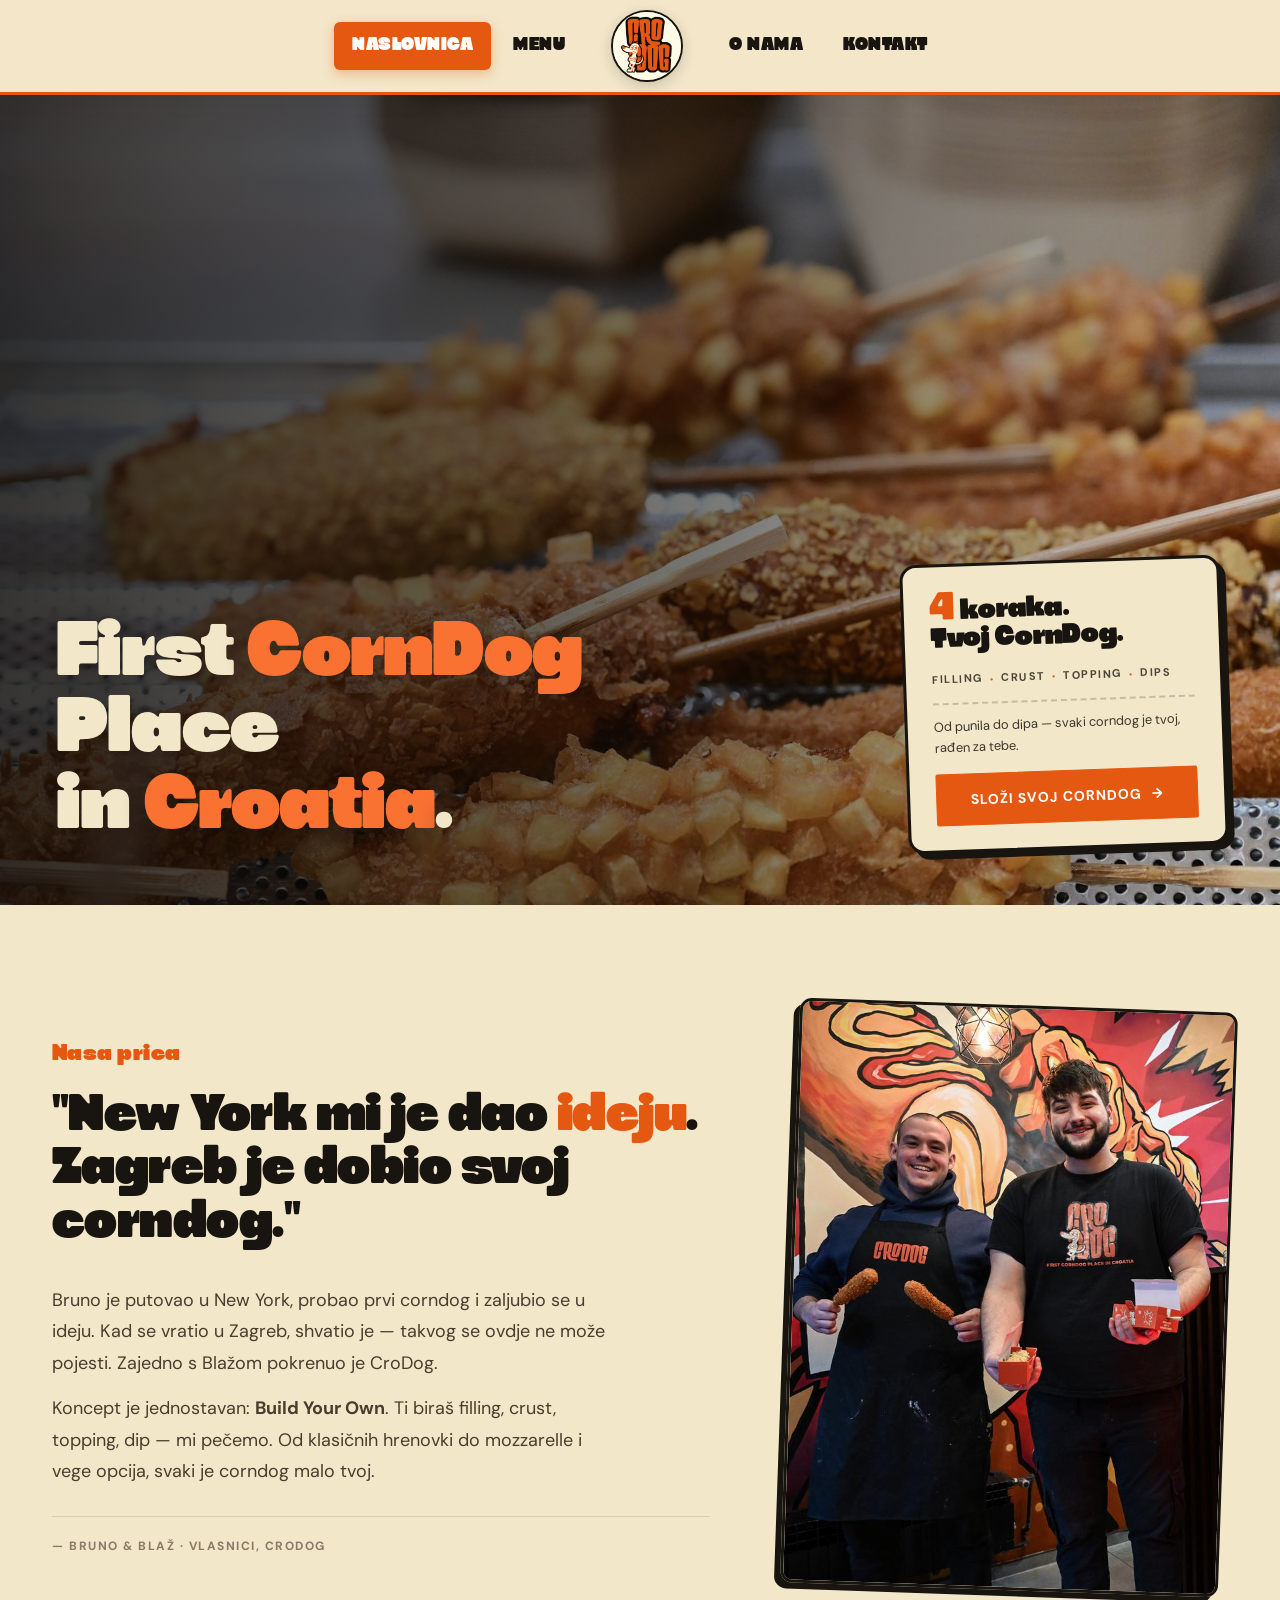
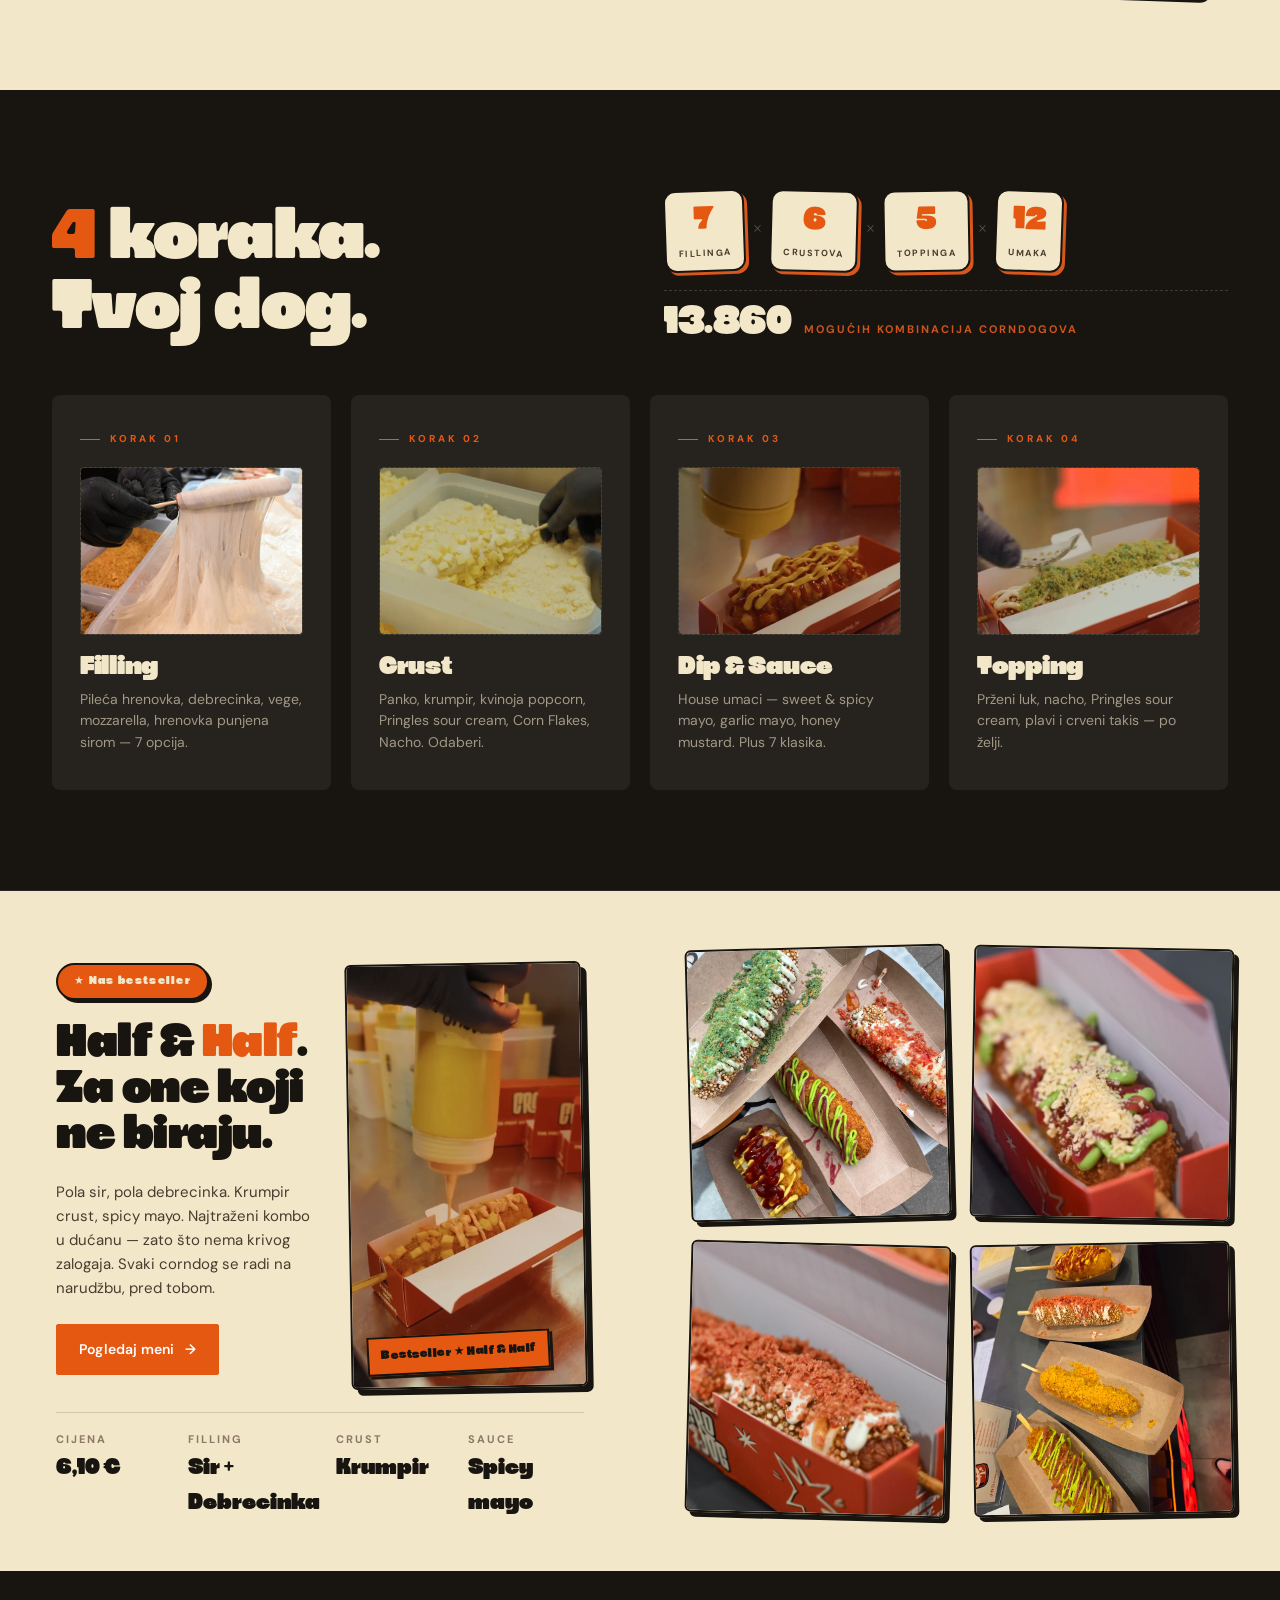
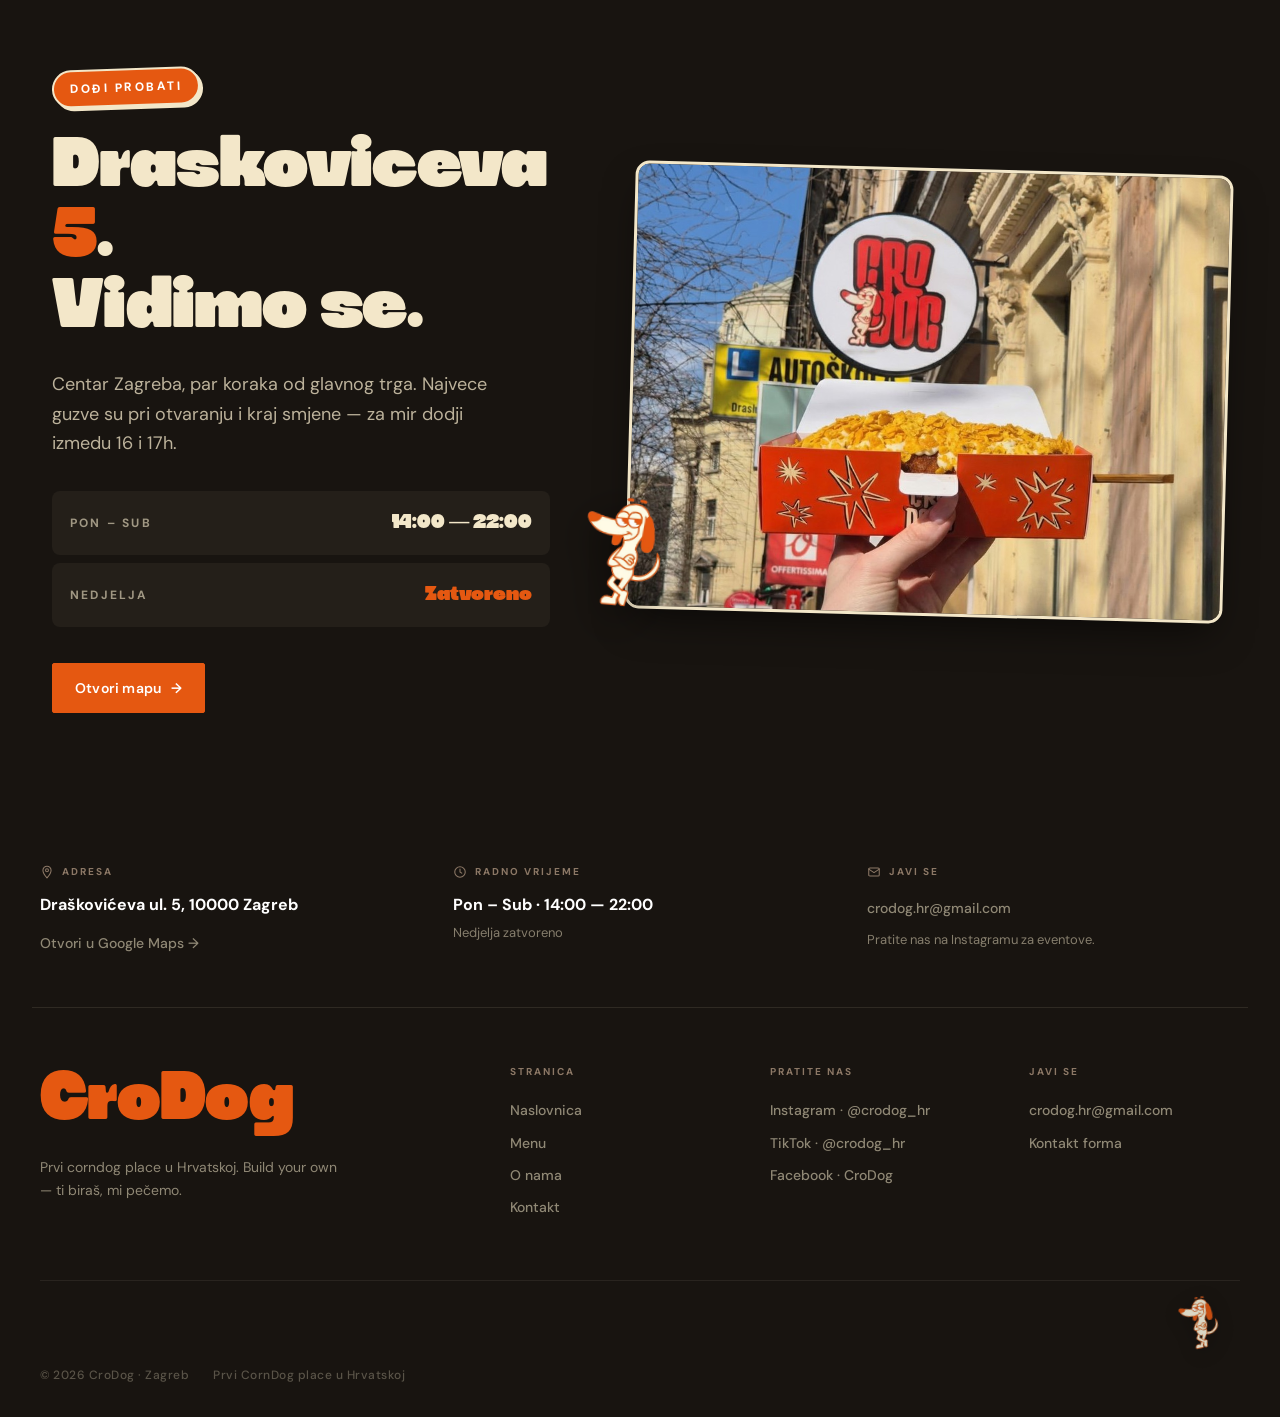
==== commit 20838eab: "Radno vrijeme" ====
--- a/index.html
+++ b/index.html
@@ -207,8 +207,8 @@
       </div>
       <div class="fl-block">
         <h4><svg class="ico" style="width:14px;height:14px"><use href="#i-clock"/></svg> Radno vrijeme</h4>
-        <p class="fl-main">Pon–Pet · 11:00–22:00</p>
-        <p class="fl-sub">Sub 11–23h · Ned zatvoreno</p>
+        <p class="fl-main">Pon – Sub · 14:00 — 22:00</p>
+        <p class="fl-sub">Nedjelja zatvoreno</p>
       </div>
       <div class="fl-block">
         <h4><svg class="ico" style="width:14px;height:14px"><use href="#i-mail"/></svg> Javi se</h4>
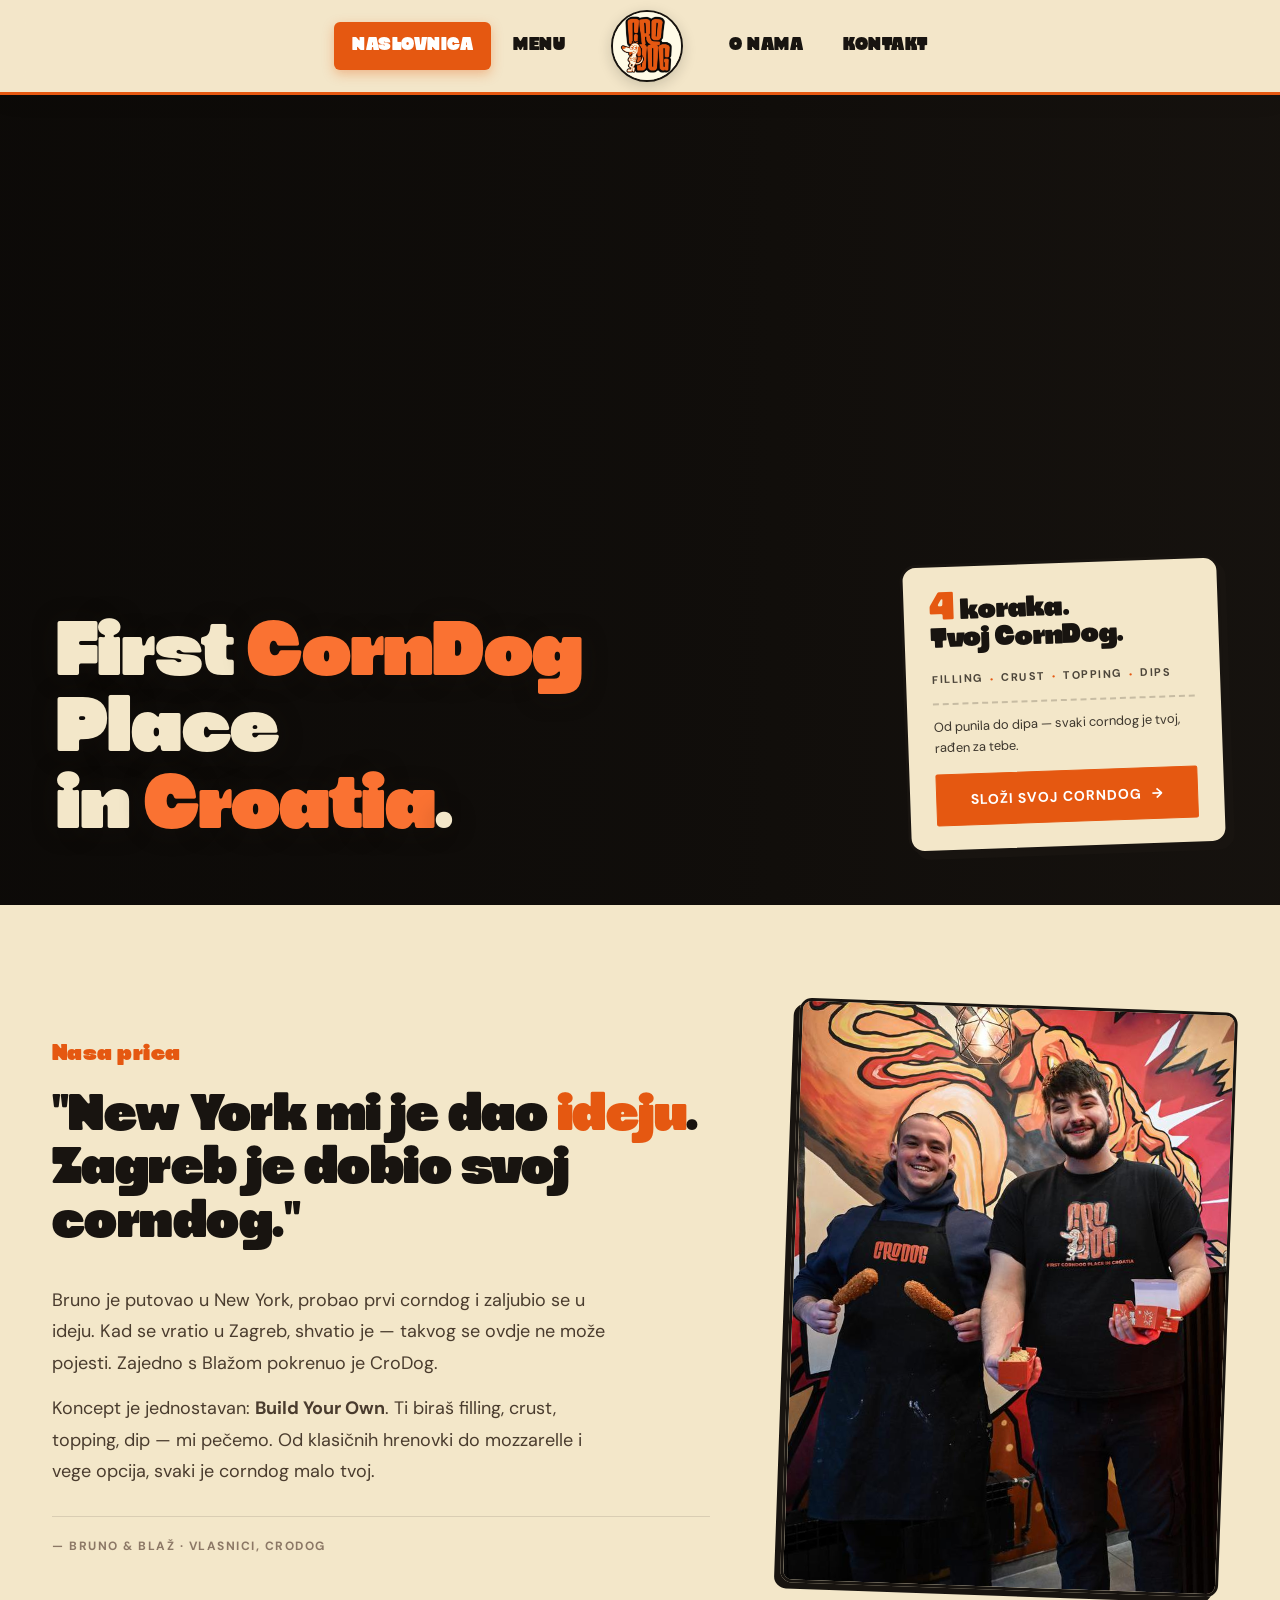
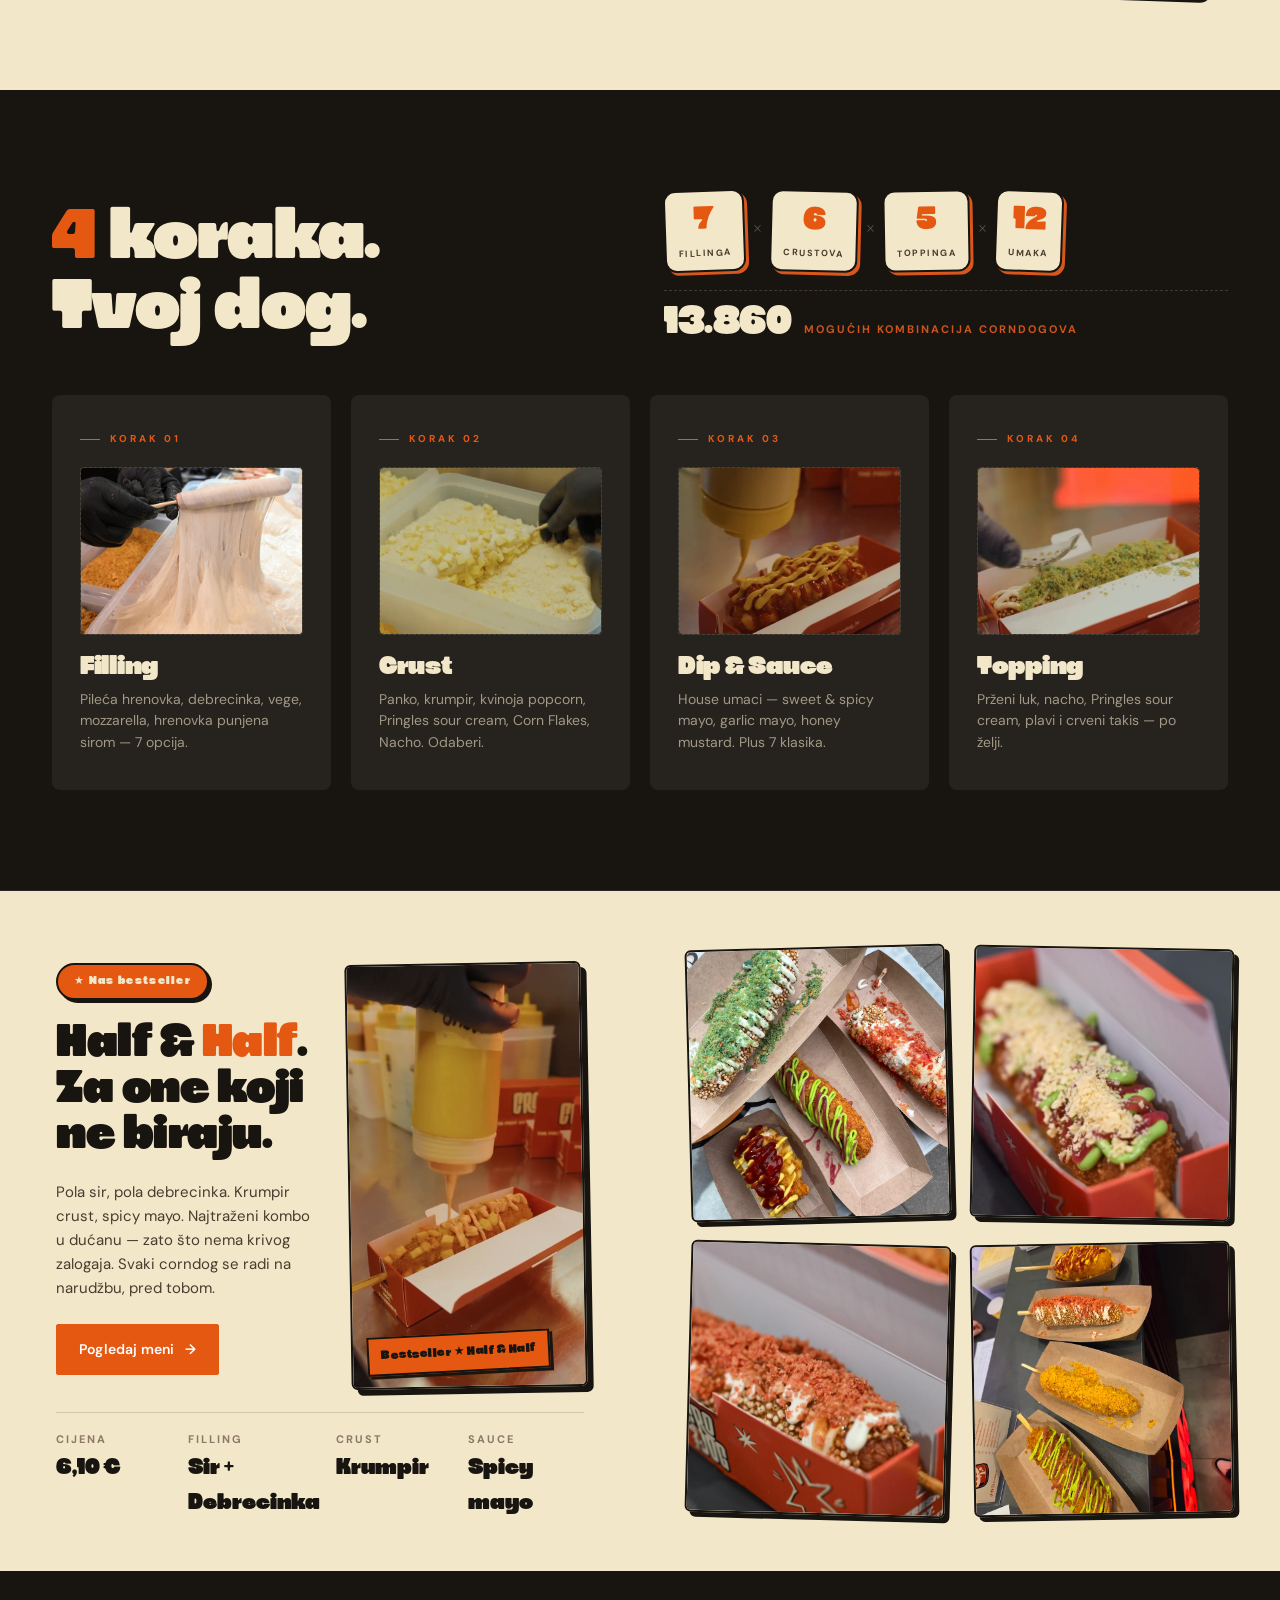
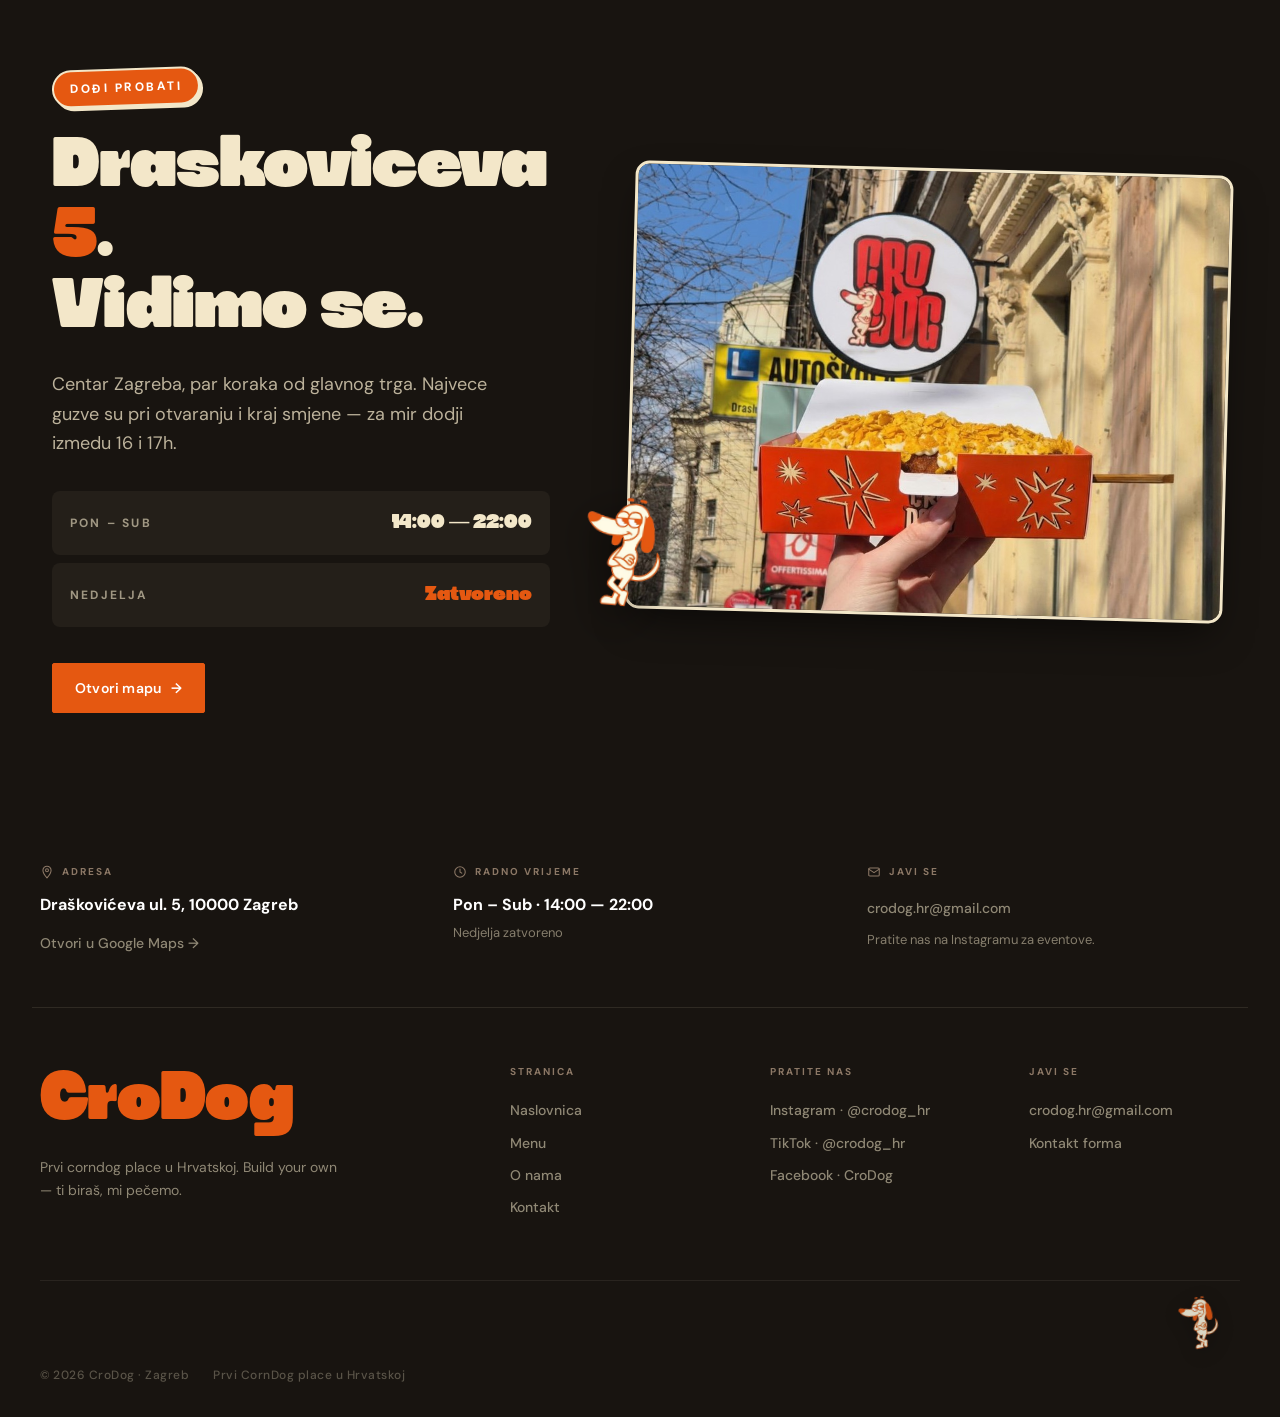
==== commit 92424bc0: "fixx" ====
--- a/index.html
+++ b/index.html
@@ -63,7 +63,7 @@
 <main id="main">
 
   <section class="home-hero" aria-labelledby="hero-h">
-    <video class="hero-image" src="assets/hero.mp4" autoplay muted loop playsinline preload="auto" poster="assets/hero-main.jpeg" aria-label="CroDog — prvi corndog u Hrvatskoj"></video>
+    <video class="hero-image" src="assets/hero.mp4" autoplay muted loop playsinline preload="auto" aria-label="CroDog — prvi corndog u Hrvatskoj"></video>
     <div class="hero-content">
       <h1 id="hero-h">First <em>CornDog</em> Place<br>in <em>Croatia</em>.</h1>
       <aside class="hero-cta" aria-label="Build Your Own CornDog">
--- a/styles.css
+++ b/styles.css
@@ -1630,6 +1630,7 @@
 @media (max-width: 980px) {
   /* Hero */
   .home-hero { min-height: 72vh; }
+  .home-hero .hero-image { object-position: 60% center; }
   .hero-topbar { grid-template-columns: 1fr; text-align: center; padding: 20px; gap: 4px; }
   .hero-topbar .hero-left, .hero-topbar .hero-right { display: none; }
   .hero-content {
@@ -1674,7 +1675,7 @@
   .social-cta { padding: 56px 24px 72px; }
   .social-cards { grid-template-columns: 1fr; max-width: 360px; }
   .story { grid-template-columns: 1fr; gap: 32px; }
-  .story .photo { aspect-ratio: 4/3; min-height: 280px; }
+  .story .photo { aspect-ratio: 4/3; min-height: 0; width: 100%; }
   .values-section { padding: 64px 24px; }
   .values-grid { grid-template-columns: 1fr; }
   .loc-grid { grid-template-columns: 1fr; }
